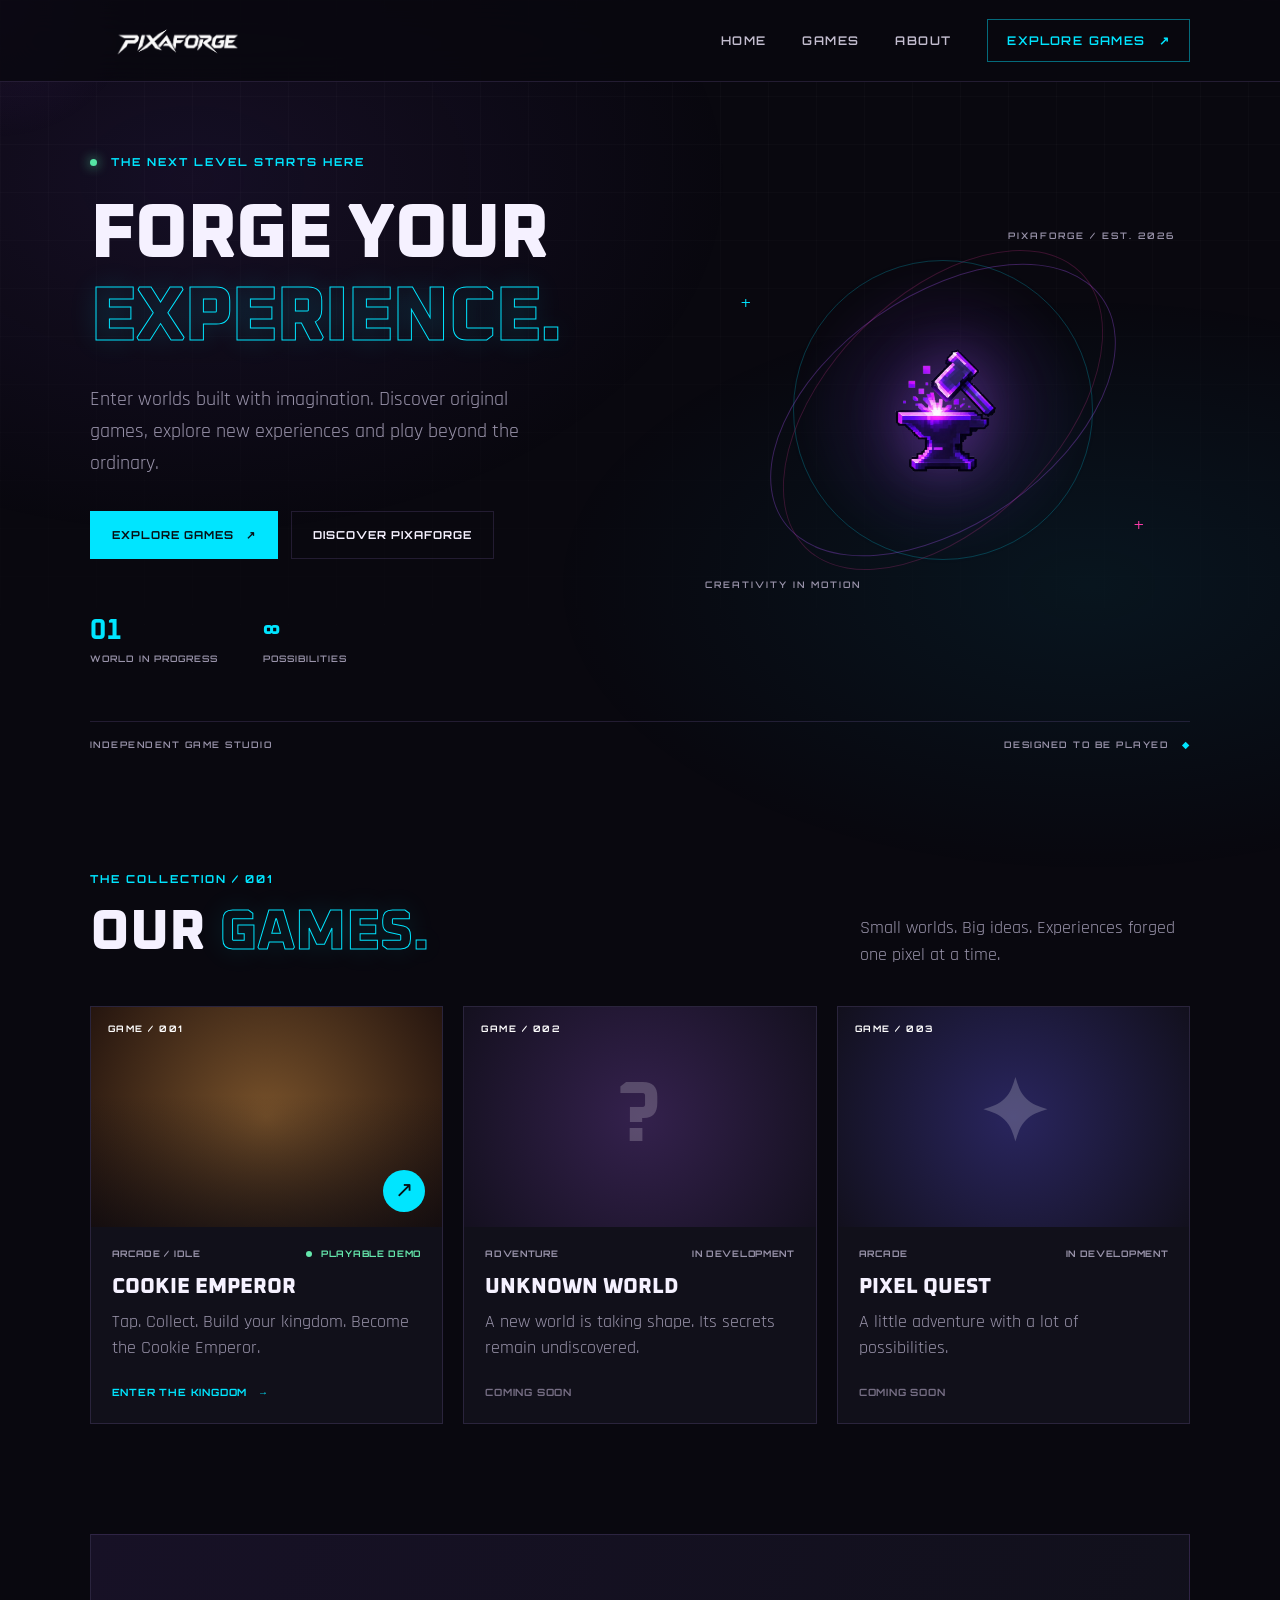
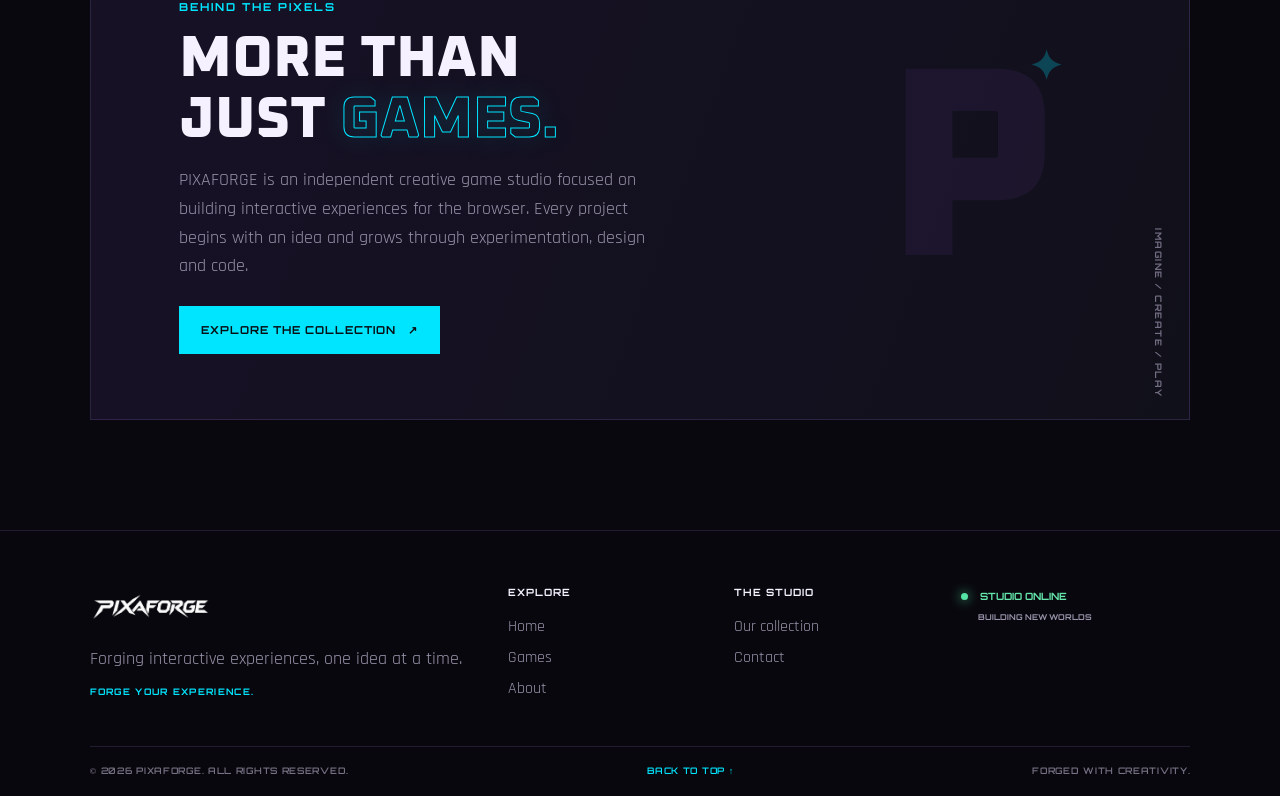
==== index.html @ 7cdd970c "Add files via upload" ====
<!DOCTYPE html>
<html lang="en">
<head>
  <meta charset="UTF-8">
  <meta name="viewport" content="width=device-width, initial-scale=1.0">
  <meta name="theme-color" content="#09080f">
  <meta name="description" content="PIXAFORGE — Forge your experience. Discover original browser games and interactive worlds.">
  <title>PIXAFORGE — Forge Your Experience</title>
  <link rel="icon" href="favicon.png">
  <link rel="preconnect" href="https://fonts.googleapis.com">
  <link rel="preconnect" href="https://fonts.gstatic.com" crossorigin>
  <link href="https://fonts.googleapis.com/css2?family=Orbitron:wght@400;500;600;700;800;900&family=Rajdhani:wght@400;500;600;700&family=Oxanium:wght@400;500;600;700;800&display=swap" rel="stylesheet">
  <link rel="stylesheet" href="style.css">
</head>
<body>
  <div class="background-glow"></div>
  <div class="background-grid"></div>
  <div class="cursor-glow" id="cursorGlow"></div>

  <header class="site-header">
    <a class="brand" href="#home" aria-label="PIXAFORGE home">
      <img src="word.png" alt="PIXAFORGE" onerror="this.style.display='none';this.nextElementSibling.style.display='block'">
      <span class="brand-fallback">PIXAFORGE</span>
    </a>

    <button class="menu-toggle" id="menuToggle" aria-label="Toggle navigation" aria-expanded="false">
      <span></span><span></span><span></span>
    </button>

    <nav class="main-nav" id="mainNav">
      <a href="#home">HOME</a>
      <a href="#games">GAMES</a>
      <a href="#about">ABOUT</a>
      <a class="nav-cta" href="#games">EXPLORE GAMES <span>↗</span></a>
    </nav>
  </header>

  <main>
    <!-- PIXAFORGE HOME -->
    <div id="studioView">
      <section class="hero section-wrap" id="home">
        <div class="hero-copy">
          <div class="eyebrow"><span class="status-dot"></span> THE NEXT LEVEL STARTS HERE</div>
          <h1>FORGE YOUR<br><span>EXPERIENCE.</span></h1>
          <p class="hero-description">
            Enter worlds built with imagination. Discover original games,
            explore new experiences and play beyond the ordinary.
          </p>
          <div class="hero-actions">
            <a class="button button-primary" href="#games">EXPLORE GAMES <span>↗</span></a>
            <a class="button button-ghost" href="#about">DISCOVER PIXAFORGE</a>
          </div>
          <div class="hero-stats">
            <div><strong>01</strong><span>WORLD IN PROGRESS</span></div>
            <div><strong>∞</strong><span>POSSIBILITIES</span></div>
          </div>
        </div>

        <div class="hero-visual">
          <div class="orbit orbit-one"></div>
          <div class="orbit orbit-two"></div>
          <div class="orbit orbit-three"></div>
          <div class="hero-logo">
            <img src="favicon.png" alt="PIXAFORGE emblem" onerror="this.style.display='none';this.nextElementSibling.style.display='grid'">
            <span class="hero-logo-fallback">P</span>
          </div>
          <div class="visual-label label-top">PIXAFORGE / EST. 2026</div>
          <div class="visual-label label-bottom">CREATIVITY IN MOTION</div>
          <div class="visual-cross cross-one">+</div>
          <div class="visual-cross cross-two">+</div>
        </div>

        <div class="hero-bottom">
          <span>INDEPENDENT GAME STUDIO</span>
          <span>DESIGNED TO BE PLAYED <b>◆</b></span>
        </div>
      </section>

      <section class="games-section section-wrap" id="games">
        <div class="section-heading">
          <div>
            <div class="eyebrow">THE COLLECTION / 001</div>
            <h2>OUR <span>GAMES.</span></h2>
          </div>
          <p>Small worlds. Big ideas. Experiences forged one pixel at a time.</p>
        </div>

        <div class="games-grid">
          <article class="game-card featured-card">
            <a class="game-image" href="#cookie-emperor" aria-label="Play Cookie Emperor">
              <img src="game.png" alt="COOKIE EMPEROR game artwork" onerror="this.style.display='none';this.parentElement.classList.add('image-fallback')">
              <span class="image-overlay"></span>
              <span class="game-number">GAME / 001</span>
              <span class="play-icon">↗</span>
            </a>
            <div class="game-info">
              <div class="game-meta"><span>ARCADE / IDLE</span><span class="available"><i></i> PLAYABLE DEMO</span></div>
              <h3>COOKIE EMPEROR</h3>
              <p>Tap. Collect. Build your kingdom. Become the Cookie Emperor.</p>
              <a href="#cookie-emperor" class="text-link">ENTER THE KINGDOM <span>→</span></a>
            </div>
          </article>

          <article class="game-card coming-card">
            <div class="coming-art"><span class="coming-symbol">?</span><span class="game-number">GAME / 002</span></div>
            <div class="game-info">
              <div class="game-meta"><span>ADVENTURE</span><span>IN DEVELOPMENT</span></div>
              <h3>UNKNOWN WORLD</h3>
              <p>A new world is taking shape. Its secrets remain undiscovered.</p>
              <span class="text-link muted-link">COMING SOON</span>
            </div>
          </article>

          <article class="game-card coming-card">
            <div class="coming-art art-purple"><span class="coming-symbol">✦</span><span class="game-number">GAME / 003</span></div>
            <div class="game-info">
              <div class="game-meta"><span>ARCADE</span><span>IN DEVELOPMENT</span></div>
              <h3>PIXEL QUEST</h3>
              <p>A little adventure with a lot of possibilities.</p>
              <span class="text-link muted-link">COMING SOON</span>
            </div>
          </article>
        </div>
      </section>

      <section class="about-section section-wrap" id="about">
        <div class="about-panel">
          <div class="about-decoration">P<span>✦</span></div>
          <div class="about-content">
            <div class="eyebrow">BEHIND THE PIXELS</div>
            <h2>MORE THAN<br>JUST <span>GAMES.</span></h2>
            <p>PIXAFORGE is an independent creative game studio focused on building interactive experiences for the browser. Every project begins with an idea and grows through experimentation, design and code.</p>
            <a class="button button-primary" href="#games">EXPLORE THE COLLECTION <span>↗</span></a>
          </div>
          <div class="about-side">IMAGINE / CREATE / PLAY</div>
        </div>
      </section>
    </div>

    <!-- COOKIE EMPEROR GAME -->
    <section class="game-view" id="cookieEmperor" hidden>
      <div class="game-topbar">
        <a href="#home" class="back-studio">← PIXAFORGE</a>
        <div class="game-brand"><span>✦</span> COOKIE EMPEROR</div>
        <button class="game-settings" id="settingsButton" aria-label="Game information">⚙</button>
      </div>

      <div class="kingdom-header">
        <div>
          <div class="kingdom-kicker">WELCOME TO YOUR KINGDOM</div>
          <h1 id="kingdomTitle">COOKIE KINGDOM</h1>
          <div class="empire-rank" id="rankLabel">APPRENTICE BAKER</div>
        </div>
        <button class="rename-button" id="renameKingdom">✎ RENAME KINGDOM</button>
      </div>

      <div class="game-resourcebar">
        <div class="resource">
          <span class="resource-icon">🍪</span>
          <div><small>TOTAL COOKIES</small><strong id="cookieCount">0</strong></div>
        </div>
        <div class="resource">
          <span class="resource-icon">⚒</span>
          <div><small>PRODUCTION / SEC</small><strong id="cpsCount">0</strong></div>
        </div>
        <div class="resource">
          <span class="resource-icon">👑</span>
          <div><small>EMPIRE LEVEL</small><strong id="empireLevel">1</strong></div>
        </div>
      </div>

      <div class="game-layout">
        <section class="cookie-stage">
          <div class="stage-heading">
            <span>THE ROYAL BAKERY</span>
            <span class="stage-status"><i></i> OPEN</span>
          </div>
          <div class="cookie-scene">
            <div class="cookie-rays"></div>
            <button class="giant-cookie" id="giantCookie" aria-label="Bake a cookie">
              <span class="cookie-face">🍪</span>
            </button>
            <div class="click-hint">CLICK THE COOKIE TO BAKE</div>
            <div class="floating-text" id="floatingText" aria-live="polite"></div>
          </div>
          <div class="click-power">
            <span>BAKING POWER</span>
            <strong>+<b id="clickPower">1</b> COOKIE / CLICK</strong>
          </div>
          <div class="stage-tip">Every great empire begins with a single cookie.</div>
        </section>

        <section class="empire-panel">
          <div class="panel-heading">
            <div><small>YOUR PROGRESS</small><h2>EMPIRE STATUS</h2></div>
            <span class="crown-mark">♛</span>
          </div>
          <div class="level-row"><span>Empire experience</span><strong id="xpText">0 / 100</strong></div>
          <div class="xp-track"><span id="xpBar"></span></div>
          <div class="progress-note">Bake cookies and expand your kingdom to gain experience.</div>

          <div class="panel-divider"></div>
          <div class="panel-heading upgrade-heading">
            <div><small>PERMANENT IMPROVEMENTS</small><h2>UPGRADES</h2></div>
          </div>
          <div class="upgrade-list" id="upgradeList">
            <button class="upgrade-item" id="clickUpgrade">
              <span class="upgrade-icon">👆</span>
              <span class="upgrade-description"><b>Stronger Fingers</b><small>Increase cookies per click</small><em>Cost: <span id="clickUpgradeCost">25</span></em></span>
              <span class="upgrade-buy">BUY</span>
            </button>
            <button class="upgrade-item" id="ovenUpgrade">
              <span class="upgrade-icon">🔥</span>
              <span class="upgrade-description"><b>Royal Oven</b><small>Increase all production</small><em>Cost: <span id="ovenUpgradeCost">100</span></em></span>
              <span class="upgrade-buy">BUY</span>
            </button>
          </div>
        </section>

        <section class="building-panel">
          <div class="panel-heading">
            <div><small>GROW YOUR ECONOMY</small><h2>BUILDINGS</h2></div>
            <span class="building-count" id="buildingCount">0 OWNED</span>
          </div>
          <div class="building-list" id="buildingList">
            <article class="building-item">
              <span class="building-icon">🏠</span>
              <div class="building-details"><b>Tiny Bakery</b><small>Produces 1 cookie/sec</small><strong>Cost: 15 cookies</strong></div>
              <div class="building-buy"><span class="owned">0 owned</span><button data-building="0">BUY</button></div>
            </article>
            <article class="building-item">
              <span class="building-icon">🌾</span>
              <div class="building-details"><b>Cookie Farm</b><small>Produces 5 cookies/sec</small><strong>Cost: 100 cookies</strong></div>
              <div class="building-buy"><span class="owned">0 owned</span><button data-building="1">BUY</button></div>
            </article>
            <article class="building-item">
              <span class="building-icon">🔥</span>
              <div class="building-details"><b>Royal Oven</b><small>Produces 20 cookies/sec</small><strong>Cost: 500 cookies</strong></div>
              <div class="building-buy"><span class="owned">0 owned</span><button data-building="2">BUY</button></div>
            </article>
            <article class="building-item">
              <span class="building-icon">🏭</span>
              <div class="building-details"><b>Cookie Factory</b><small>Produces 75 cookies/sec</small><strong>Cost: 2,500 cookies</strong></div>
              <div class="building-buy"><span class="owned">0 owned</span><button data-building="3">BUY</button></div>
            </article>
          </div>
          <div class="shop-footer">MORE ROYAL BUILDINGS COMING IN FUTURE UPDATES</div>
        </section>
      </div>

      <div class="game-bottom">
        <span>COOKIE EMPEROR <b>•</b> PIXAFORGE ORIGINAL</span>
        <span>BUILD YOUR EMPIRE, ONE COOKIE AT A TIME.</span>
      </div>
    </section>
  </main>

  <footer class="site-footer" id="siteFooter">
    <div class="footer-main">
      <div class="footer-brand">
        <img src="word.png" alt="PIXAFORGE" onerror="this.style.display='none'">
        <p>Forging interactive experiences, one idea at a time.</p>
        <span>FORGE YOUR EXPERIENCE.</span>
      </div>
      <div class="footer-column"><h4>EXPLORE</h4><a href="#home">Home</a><a href="#games">Games</a><a href="#about">About</a></div>
      <div class="footer-column"><h4>THE STUDIO</h4><a href="#games">Our collection</a><a href="mailto:hello@pixaforge.com">Contact</a></div>
      <div class="footer-status"><i></i> STUDIO ONLINE<br><small>BUILDING NEW WORLDS</small></div>
    </div>
    <div class="footer-bottom"><span>© 2026 PIXAFORGE. ALL RIGHTS RESERVED.</span><a href="#home">BACK TO TOP ↑</a><span>FORGED WITH CREATIVITY.</span></div>
  </footer>

  <div class="modal-backdrop" id="gameModal" hidden>
    <div class="game-modal">
      <button class="modal-close" id="closeModal" aria-label="Close">×</button>
      <div class="eyebrow">KINGDOM SETTINGS</div>
      <h2>YOUR EMPIRE</h2>
      <p>This is the playable front-end prototype. Account registration, cloud saves, online leaderboards and server-verified offline earnings require the Supabase backend integration.</p>
      <button class="button button-primary" id="modalOkay">UNDERSTOOD</button>
    </div>
  </div>

  <script src="script.js"></script>
</body>
</html>
---- style.css ----
/* =========================================
   PIXAFORGE — STUDIO DESIGN
========================================= */

:root {
  --bg: #09080f;
  --surface: #11101a;
  --surface-light: #171326;
  --text: #f5f1ff;
  --muted: #9993aa;
  --purple: #a855f7;
  --cyan: #00e5ff;
  --pink: #ff3cac;
  --blue: #6366ff;
  --border: rgba(190,150,255,.15);
  --game-bg: #24140f;
  --game-panel: #38251b;
  --game-panel-light: #493020;
  --game-text: #f5e1b8;
  --game-muted: #c4a984;
  --gold: #f5c451;
  --caramel: #c9853b;
}

* { box-sizing: border-box; margin: 0; padding: 0; }
html { scroll-behavior: smooth; scroll-padding-top: 90px; }
body {
  background: var(--bg);
  color: var(--text);
  font-family: "Rajdhani", sans-serif;
  font-size: 18px;
  overflow-x: hidden;
}
a { color: inherit; text-decoration: none; }
button { font: inherit; }
button, a { -webkit-tap-highlight-color: transparent; }

.background-glow {
  position: fixed; inset: 0; pointer-events: none; z-index: -2;
  background:
    radial-gradient(ellipse at 15% 20%, rgba(99,55,170,.14), transparent 35%),
    radial-gradient(ellipse at 85% 65%, rgba(0,180,220,.08), transparent 35%);
}
.background-grid {
  position: fixed; inset: 0; z-index: -1; pointer-events: none;
  background-image: linear-gradient(rgba(255,255,255,.025) 1px, transparent 1px),
                    linear-gradient(90deg, rgba(255,255,255,.025) 1px, transparent 1px);
  background-size: 48px 48px;
  mask-image: linear-gradient(to bottom, black, transparent 90%);
}
.cursor-glow {
  position: fixed; width: 280px; height: 280px; border-radius: 50%;
  pointer-events: none; z-index: 0; opacity: .10;
  background: radial-gradient(circle, var(--purple), transparent 70%);
  transform: translate(-50%,-50%);
}
.site-header {
  height: 82px; padding: 0 7%;
  display: flex; align-items: center; justify-content: space-between;
  position: sticky; top: 0; z-index: 20;
  background: rgba(9,8,15,.83); backdrop-filter: blur(18px);
  border-bottom: 1px solid var(--border);
}
.brand { display: flex; align-items: center; min-width: 160px; }
.brand img { width: 175px; max-height: 42px; object-fit: contain; }
.brand-fallback { display: none; font: 800 21px "Orbitron"; letter-spacing: 2px; }
.main-nav { display: flex; align-items: center; gap: 36px; }
.main-nav a { font: 600 12px "Orbitron"; letter-spacing: 1.4px; color: #c3bdcf; transition: .25s; }
.main-nav a:hover { color: var(--cyan); }
.main-nav .nav-cta {
  padding: 13px 19px; border: 1px solid rgba(0,229,255,.45);
  color: var(--cyan); transition: .25s;
}
.nav-cta:hover { background: rgba(0,229,255,.1); box-shadow: 0 0 22px #00e5ff22; }
.nav-cta span { margin-left: 8px; }
.menu-toggle { display: none; background: none; border: 0; cursor: pointer; }
.menu-toggle span { display: block; width: 25px; height: 2px; background: white; margin: 5px; }

.section-wrap { width: min(1180px, 86%); margin: auto; }
.hero { min-height: 690px; position: relative; display: grid; grid-template-columns: 1.1fr .9fr; align-items: center; padding-top: 55px; padding-bottom: 90px; }
.hero-copy { position: relative; z-index: 2; }
.eyebrow { font: 700 11px "Orbitron"; letter-spacing: 2px; color: var(--cyan); }
.status-dot, .stage-status i, .footer-status i {
  display: inline-block; width: 7px; height: 7px; background: #56e5a5;
  border-radius: 50%; margin-right: 9px; box-shadow: 0 0 12px #56e5a5;
}
.hero h1 {
  margin-top: 25px; font: 800 clamp(43px,6vw,78px)/1.08 "Oxanium";
  letter-spacing: -2px;
}
.hero h1 span, .section-heading h2 span, .about-content h2 span {
  color: transparent; -webkit-text-stroke: 1px var(--cyan);
  text-shadow: 0 0 28px rgba(0,229,255,.12);
}
.hero-description { color: var(--muted); max-width: 480px; margin-top: 23px; line-height: 1.6; font-size: 20px; }
.hero-actions { display: flex; flex-wrap: wrap; gap: 13px; margin-top: 32px; }
.button {
  display: inline-flex; align-items: center; justify-content: center; gap: 12px;
  min-height: 48px; padding: 0 21px; font: 700 11px "Orbitron";
  letter-spacing: 1px; border: 1px solid transparent; cursor: pointer; transition: .25s;
}
.button-primary { background: var(--cyan); color: #071014; }
.button-primary:hover { background: white; box-shadow: 0 0 30px #00e5ff55; transform: translateY(-2px); }
.button-ghost { border-color: var(--border); color: var(--text); }
.button-ghost:hover { border-color: var(--purple); color: var(--purple); }
.hero-stats { display: flex; gap: 45px; margin-top: 55px; }
.hero-stats div { display: flex; flex-direction: column; gap: 4px; }
.hero-stats strong { font: 700 28px "Oxanium"; color: var(--cyan); }
.hero-stats span { color: var(--muted); font: 600 9px "Orbitron"; letter-spacing: 1px; }

.hero-visual { min-height: 440px; position: relative; display: grid; place-items: center; }
.hero-visual::before {
  content: ""; position: absolute; width: 290px; height: 290px; border-radius: 50%;
  background: radial-gradient(circle, rgba(125,54,220,.22), transparent 70%);
  filter: blur(12px);
}
.orbit { position: absolute; border: 1px solid rgba(0,229,255,.22); border-radius: 50%; }
.orbit-one { width: 300px; height: 300px; animation: spin 22s linear infinite; }
.orbit-two { width: 390px; height: 230px; transform: rotate(-35deg); border-color: rgba(168,85,247,.32); animation: spin 28s linear infinite reverse; }
.orbit-three { width: 230px; height: 390px; transform: rotate(45deg); border-color: rgba(255,60,172,.2); }
.hero-logo { width: 150px; height: 150px; display: grid; place-items: center; z-index: 1; }
.hero-logo img { width: 100%; height: 100%; object-fit: contain; filter: drop-shadow(0 0 28px #a855f766); }
.hero-logo-fallback { display: none; width: 110px; height: 110px; place-items: center; border: 2px solid var(--cyan); font: 800 75px "Oxanium"; color: var(--cyan); }
.visual-label { position: absolute; color: var(--muted); font: 600 9px "Orbitron"; letter-spacing: 2px; }
.label-top { top: 40px; right: 15px; }
.label-bottom { bottom: 40px; left: 10px; }
.visual-cross { position: absolute; color: var(--cyan); font-size: 22px; }
.cross-one { top: 100px; left: 45px; }
.cross-two { bottom: 90px; right: 45px; color: var(--pink); }
.hero-bottom {
  position: absolute; bottom: 22px; left: 0; right: 0;
  border-top: 1px solid var(--border); padding-top: 17px;
  display: flex; justify-content: space-between; color: var(--muted);
  font: 600 9px "Orbitron"; letter-spacing: 1.5px;
}
.hero-bottom b { color: var(--cyan); margin-left: 8px; }
@keyframes spin { to { transform: rotate(360deg); } }

.games-section { padding-top: 100px; padding-bottom: 110px; }
.section-heading { display: flex; align-items: end; justify-content: space-between; gap: 30px; margin-bottom: 38px; }
.section-heading h2 { font: 800 clamp(36px,5vw,56px) "Oxanium"; margin-top: 12px; }
.section-heading p { max-width: 330px; color: var(--muted); line-height: 1.5; }
.games-grid { display: grid; grid-template-columns: repeat(3,1fr); gap: 20px; }
.game-card { background: var(--surface); border: 1px solid var(--border); min-width: 0; transition: .3s; }
.game-card:hover { transform: translateY(-5px); border-color: rgba(0,229,255,.35); }
.game-image, .coming-art { height: 220px; position: relative; display: block; overflow: hidden; background: #171326; }
.game-image img { width: 100%; height: 100%; object-fit: cover; transition: .5s; }
.game-card:hover .game-image img { transform: scale(1.04); }
.image-overlay { position: absolute; inset: 0; background: linear-gradient(0deg,rgba(9,8,15,.6),transparent 60%); }
.game-number { position: absolute; top: 16px; left: 17px; color: white; font: 700 9px "Orbitron"; letter-spacing: 1.5px; }
.play-icon { position: absolute; right: 17px; bottom: 15px; width: 42px; height: 42px; display: grid; place-items: center; border-radius: 50%; background: var(--cyan); color: #071014; font-size: 22px; }
.image-fallback { background: radial-gradient(circle at center,#77512a,#25150f); }
.coming-art { display: grid; place-items: center; background: radial-gradient(circle,#34214d,#14101f); }
.art-purple { background: radial-gradient(circle,#29255e,#12101d); }
.coming-symbol { font: 700 85px "Oxanium"; color: rgba(255,255,255,.2); }
.game-info { padding: 21px; }
.game-meta { display: flex; justify-content: space-between; gap: 8px; color: var(--muted); font: 700 9px "Orbitron"; letter-spacing: .7px; }
.available { color: #65e7ac; }
.available i { display: inline-block; width: 6px; height: 6px; background: #65e7ac; border-radius: 50%; margin-right: 5px; }
.game-info h3 { font: 800 21px "Oxanium"; margin-top: 15px; }
.game-info p { min-height: 48px; color: var(--muted); line-height: 1.45; margin: 9px 0 18px; }
.text-link { color: var(--cyan); font: 700 10px "Orbitron"; letter-spacing: .8px; }
.text-link span { margin-left: 7px; }
.muted-link { color: #756d83; }

.about-section { padding-bottom: 110px; }
.about-panel {
  min-height: 390px; position: relative; overflow: hidden;
  border: 1px solid var(--border); background: linear-gradient(110deg,#171126,#10101a);
  padding: 65px 8%; display: flex; align-items: center;
}
.about-decoration {
  position: absolute; right: 12%; top: 50%; transform: translateY(-50%);
  font: 900 270px "Oxanium"; color: rgba(168,85,247,.07);
}
.about-decoration span { position: absolute; font-size: 40px; color: rgba(0,229,255,.25); top: 35px; right: -5px; }
.about-content { max-width: 530px; position: relative; z-index: 1; }
.about-content h2 { font: 800 clamp(38px,5vw,58px)/1.05 "Oxanium"; margin: 15px 0; }
.about-content p { max-width: 490px; color: var(--muted); line-height: 1.6; margin-bottom: 25px; }
.about-side { position: absolute; right: 25px; bottom: 22px; color: #746d83; font: 700 9px "Orbitron"; letter-spacing: 1.5px; writing-mode: vertical-rl; }

.site-footer { border-top: 1px solid var(--border); background: #08070d; padding: 55px 7% 20px; }
.footer-main { display: grid; grid-template-columns: 2fr 1fr 1fr 1.2fr; gap: 35px; padding-bottom: 45px; }
.footer-brand img { max-width: 175px; max-height: 40px; object-fit: contain; }
.footer-brand p { color: var(--muted); margin: 15px 0 8px; }
.footer-brand span { color: var(--cyan); font: 700 9px "Orbitron"; letter-spacing: 1.3px; }
.footer-column { display: flex; flex-direction: column; gap: 10px; }
.footer-column h4 { font: 700 10px "Orbitron"; letter-spacing: 1px; margin-bottom: 8px; }
.footer-column a { color: var(--muted); font-size: 16px; }
.footer-column a:hover { color: var(--cyan); }
.footer-status { color: #65e7ac; font: 700 10px "Orbitron"; line-height: 2; }
.footer-status small { color: var(--muted); margin-left: 17px; font-size: 8px; }
.footer-bottom { display: flex; justify-content: space-between; gap: 15px; border-top: 1px solid var(--border); padding-top: 18px; color: #777184; font: 600 9px "Orbitron"; letter-spacing: .7px; }
.footer-bottom a { color: var(--cyan); }

/* =========================================
   COOKIE EMPEROR — ROYAL BAKERY DESIGN
========================================= */

.game-view {
  width: min(1450px, 94%); margin: auto; padding: 25px 0 45px;
  color: var(--game-text); font-family: "Rajdhani", sans-serif;
}
.game-view[hidden], #studioView[hidden], .site-footer[hidden] { display: none !important; }
.game-topbar {
  display: flex; align-items: center; justify-content: space-between;
  border-bottom: 1px solid rgba(245,196,81,.2); padding: 0 0 18px;
}
.back-studio, .game-settings {
  color: var(--game-muted); font: 700 11px "Orbitron"; letter-spacing: 1px;
}
.back-studio:hover { color: var(--gold); }
.game-brand { font: 800 17px "Oxanium"; letter-spacing: 1px; color: var(--gold); }
.game-brand span { color: var(--caramel); }
.game-settings { background: none; border: 0; cursor: pointer; font-size: 20px; }
.kingdom-header { display: flex; justify-content: space-between; align-items: center; padding: 28px 0 22px; gap: 15px; }
.kingdom-kicker { color: var(--caramel); font: 700 9px "Orbitron"; letter-spacing: 2px; }
.kingdom-header h1 { font: 800 clamp(25px,4vw,38px) "Oxanium"; color: var(--game-text); margin: 5px 0; }
.empire-rank { font: 700 10px "Orbitron"; letter-spacing: 1.3px; color: var(--gold); }
.rename-button {
  border: 1px solid rgba(245,196,81,.35); color: var(--gold);
  background: transparent; padding: 11px 14px; cursor: pointer;
  font: 700 9px "Orbitron"; letter-spacing: .8px;
}
.rename-button:hover { background: rgba(245,196,81,.1); }
.game-resourcebar {
  display: grid; grid-template-columns: repeat(3,1fr); gap: 12px;
  padding: 15px; background: #1c100c; border: 1px solid rgba(245,196,81,.2);
}
.resource { display: flex; align-items: center; gap: 13px; padding: 3px 12px; border-right: 1px solid rgba(245,196,81,.15); }
.resource:last-child { border: 0; }
.resource-icon { font-size: 25px; }
.resource div { display: flex; flex-direction: column; }
.resource small { color: var(--game-muted); font: 700 8px "Orbitron"; letter-spacing: 1px; }
.resource strong { color: var(--gold); font: 800 22px "Oxanium"; }
.game-layout { display: grid; grid-template-columns: 1.05fr .95fr 1.15fr; gap: 14px; margin-top: 15px; align-items: stretch; }
.cookie-stage, .empire-panel, .building-panel {
  background: var(--game-panel); border: 1px solid rgba(245,196,81,.17); padding: 18px;
  min-width: 0;
}
.stage-heading { display: flex; justify-content: space-between; color: var(--game-muted); font: 700 9px "Orbitron"; letter-spacing: 1px; }
.stage-status { color: #8cce88; }
.stage-status i { width: 6px; height: 6px; margin-right: 4px; }
.cookie-scene {
  min-height: 335px; position: relative; display: flex; flex-direction: column;
  align-items: center; justify-content: center; overflow: hidden;
  background: radial-gradient(ellipse at center,#67452a 0%,#42291d 42%,#302018 75%);
  margin: 17px 0 12px; border: 1px solid rgba(245,196,81,.14);
}
.cookie-rays { position: absolute; width: 270px; height: 270px; border: 1px dashed rgba(245,196,81,.22); border-radius: 50%; }
.giant-cookie {
  position: relative; z-index: 1; width: 190px; height: 190px; border-radius: 50%;
  border: 9px solid #9c5b2c; background: radial-gradient(circle at 35% 30%,#d99b50,#a95e2b 70%);
  box-shadow: inset -12px -13px 0 rgba(82,39,17,.25), 0 12px 0 #6e3d21, 0 18px 35px #140b08aa;
  cursor: pointer; transition: transform .08s; display: grid; place-items: center;
}
.giant-cookie:hover { filter: brightness(1.08); }
.giant-cookie:active { transform: scale(.94) translateY(5px); box-shadow: inset -12px -13px 0 rgba(82,39,17,.25), 0 5px 0 #6e3d21, 0 10px 20px #140b08aa; }
.cookie-face { font-size: 100px; filter: drop-shadow(0 4px 2px #542b19); }
.click-hint { color: #e7c99d; font: 700 9px "Orbitron"; letter-spacing: 1.4px; margin-top: 27px; }
.floating-text { position: absolute; top: 20%; color: #ffe18a; font: 800 23px "Oxanium"; pointer-events: none; }
.floating-text.pop { animation: floatUp .7s ease-out forwards; }
@keyframes floatUp { from { opacity: 1; transform: translateY(0); } to { opacity: 0; transform: translateY(-65px); } }
.click-power { display: flex; justify-content: space-between; gap: 8px; font: 700 9px "Orbitron"; color: var(--game-muted); }
.click-power strong { color: var(--gold); }
.stage-tip { text-align: center; color: var(--game-muted); font-size: 14px; margin-top: 15px; font-style: italic; }

.panel-heading { display: flex; align-items: center; justify-content: space-between; padding-bottom: 17px; border-bottom: 1px solid rgba(245,196,81,.15); }
.panel-heading small { color: var(--caramel); font: 700 8px "Orbitron"; letter-spacing: 1px; }
.panel-heading h2 { font: 800 18px "Oxanium"; margin-top: 4px; }
.crown-mark { color: var(--gold); font-size: 29px; }
.level-row { display: flex; justify-content: space-between; color: var(--game-muted); font-size: 14px; margin: 20px 0 8px; }
.level-row strong { color: var(--gold); }
.xp-track { height: 9px; background: #24150e; border: 1px solid rgba(245,196,81,.15); overflow: hidden; }
.xp-track span { display: block; width: 0; height: 100%; background: linear-gradient(90deg,#b76b30,#f5c451); transition: width .25s; }
.progress-note { color: var(--game-muted); font-size: 13px; margin-top: 9px; line-height: 1.4; }
.panel-divider { height: 1px; background: rgba(245,196,81,.15); margin: 22px 0 17px; }
.upgrade-heading { border: 0; padding-bottom: 8px; }
.upgrade-list { display: grid; gap: 9px; }
.upgrade-item {
  width: 100%; display: flex; align-items: center; gap: 10px; text-align: left;
  padding: 11px 9px; border: 1px solid rgba(245,196,81,.16);
  background: #2b1c14; color: var(--game-text); cursor: pointer;
}
.upgrade-item:hover:not(:disabled) { border-color: var(--gold); background: #3a2618; }
.upgrade-item:disabled { opacity: .45; cursor: not-allowed; }
.upgrade-icon { font-size: 24px; }
.upgrade-description { flex: 1; display: flex; flex-direction: column; min-width: 0; }
.upgrade-description b { font-size: 15px; }
.upgrade-description small { color: var(--game-muted); font-size: 12px; }
.upgrade-description em { color: var(--gold); font-style: normal; font-size: 12px; }
.upgrade-buy { color: var(--gold); font: 700 9px "Orbitron"; }

.building-count { color: var(--gold); font: 700 9px "Orbitron"; }
.building-list { display: grid; gap: 9px; padding-top: 12px; }
.building-item {
  display: flex; align-items: center; gap: 10px; padding: 11px 9px;
  background: #2b1c14; border: 1px solid rgba(245,196,81,.13);
}
.building-icon { width: 39px; height: 39px; flex-shrink: 0; display: grid; place-items: center; background: #432c1d; font-size: 23px; }
.building-details { display: flex; flex-direction: column; flex: 1; min-width: 0; }
.building-details b { font-size: 15px; }
.building-details small { color: var(--game-muted); font-size: 12px; }
.building-details strong { color: var(--gold); font-size: 12px; }
.building-buy { display: flex; flex-direction: column; align-items: flex-end; gap: 5px; }
.building-buy .owned { color: var(--game-muted); font-size: 11px; }
.building-buy button {
  background: var(--gold); color: #2c1a0e; border: 0; padding: 6px 12px;
  font: 800 9px "Orbitron"; cursor: pointer;
}
.building-buy button:disabled { background: #6d5a43; color: #b7a78d; cursor: not-allowed; }
.shop-footer { color: var(--game-muted); font: 700 8px "Orbitron"; text-align: center; margin-top: 17px; letter-spacing: .7px; }
.game-bottom { display: flex; justify-content: space-between; gap: 12px; padding-top: 20px; color: var(--game-muted); font: 700 8px "Orbitron"; letter-spacing: 1px; }
.game-bottom b { color: var(--gold); margin: 0 5px; }

/* MODAL */
.modal-backdrop {
  position: fixed; inset: 0; z-index: 100; background: rgba(0,0,0,.75);
  display: grid; place-items: center; padding: 20px;
}
.modal-backdrop[hidden] { display: none; }
.game-modal {
  width: min(430px,100%); position: relative; background: #302016;
  border: 1px solid rgba(245,196,81,.4); padding: 35px; color: var(--game-text);
}
.game-modal h2 { font: 800 26px "Oxanium"; margin: 10px 0; }
.game-modal p { color: var(--game-muted); line-height: 1.5; margin-bottom: 23px; }
.modal-close { position: absolute; top: 10px; right: 14px; border: 0; background: none; color: var(--game-text); font-size: 28px; cursor: pointer; }

/* RESPONSIVE */
@media (max-width: 1000px) {
  .hero { min-height: 620px; }
  .hero-visual { transform: scale(.85); }
  .games-grid { grid-template-columns: repeat(2,1fr); }
  .game-layout { grid-template-columns: 1fr 1fr; }
  .cookie-stage { grid-row: span 2; }
  .building-panel { grid-column: 2; }
  .footer-main { grid-template-columns: 1.5fr 1fr 1fr; }
  .footer-status { grid-column: 1 / -1; }
}
@media (max-width: 700px) {
  .site-header { height: 70px; padding: 0 6%; }
  .brand img { width: 145px; }
  .menu-toggle { display: block; z-index: 3; }
  .main-nav {
    display: none; position: absolute; top: 69px; left: 0; right: 0;
    padding: 25px 7%; background: #0e0c16; border-bottom: 1px solid var(--border);
    flex-direction: column; align-items: stretch; gap: 22px;
  }
  .main-nav.open { display: flex; }
  .main-nav .nav-cta { text-align: center; }
  .section-wrap { width: 88%; }
  .hero { display: flex; flex-direction: column; align-items: flex-start; padding-top: 75px; min-height: auto; padding-bottom: 105px; }
  .hero h1 { font-size: clamp(43px,12vw,65px); }
  .hero-description { font-size: 18px; }
  .hero-visual { width: 100%; min-height: 310px; transform: scale(.78); margin: -5px 0 -20px; }
  .orbit-one { width: 260px; height: 260px; }
  .orbit-two { width: 330px; height: 200px; }
  .orbit-three { width: 200px; height: 330px; }
  .hero-bottom { font-size: 7px; }
  .section-heading { display: block; }
  .section-heading p { margin-top: 13px; }
  .games-grid { grid-template-columns: 1fr; }
  .game-image, .coming-art { height: 205px; }
  .about-panel { padding: 45px 8%; }
  .about-decoration { right: -5%; font-size: 190px; }
  .about-side { display: none; }
  .footer-main { grid-template-columns: 1fr 1fr; }
  .footer-brand { grid-column: 1 / -1; }
  .footer-bottom { flex-direction: column; line-height: 1.8; }

  .game-view { width: 92%; padding-top: 17px; }
  .game-brand { font-size: 12px; }
  .back-studio { font-size: 9px; }
  .kingdom-header { align-items: flex-start; flex-direction: column; }
  .rename-button { align-self: flex-start; }
  .game-resourcebar { padding: 10px 4px; gap: 0; }
  .resource { padding: 3px 7px; gap: 6px; }
  .resource-icon { font-size: 19px; }
  .resource small { font-size: 6px; letter-spacing: .3px; }
  .resource strong { font-size: 17px; }
  .game-layout { display: flex; flex-direction: column; }
  .cookie-stage { order: 1; }
  .empire-panel { order: 2; }
  .building-panel { order: 3; }
  .cookie-scene { min-height: 300px; }
  .giant-cookie { width: 165px; height: 165px; }
  .cookie-face { font-size: 85px; }
  .game-bottom { flex-direction: column; line-height: 1.7; }
}
@media (max-width: 380px) {
  .hero-actions { flex-direction: column; align-items: stretch; }
  .hero-stats { gap: 25px; }
  .resource { flex-direction: column; align-items: flex-start; }
  .resource-icon { display: none; }
  .building-item { gap: 7px; padding: 9px 6px; }
  .building-icon { width: 32px; height: 32px; font-size: 19px; }
  .building-details b { font-size: 13px; }
}
@media (hover: none) { .cursor-glow { display: none; } }
@media (prefers-reduced-motion: reduce) {
  *, *::before, *::after { scroll-behavior: auto !important; animation-duration: .01ms !important; transition-duration: .01ms !important; }
}
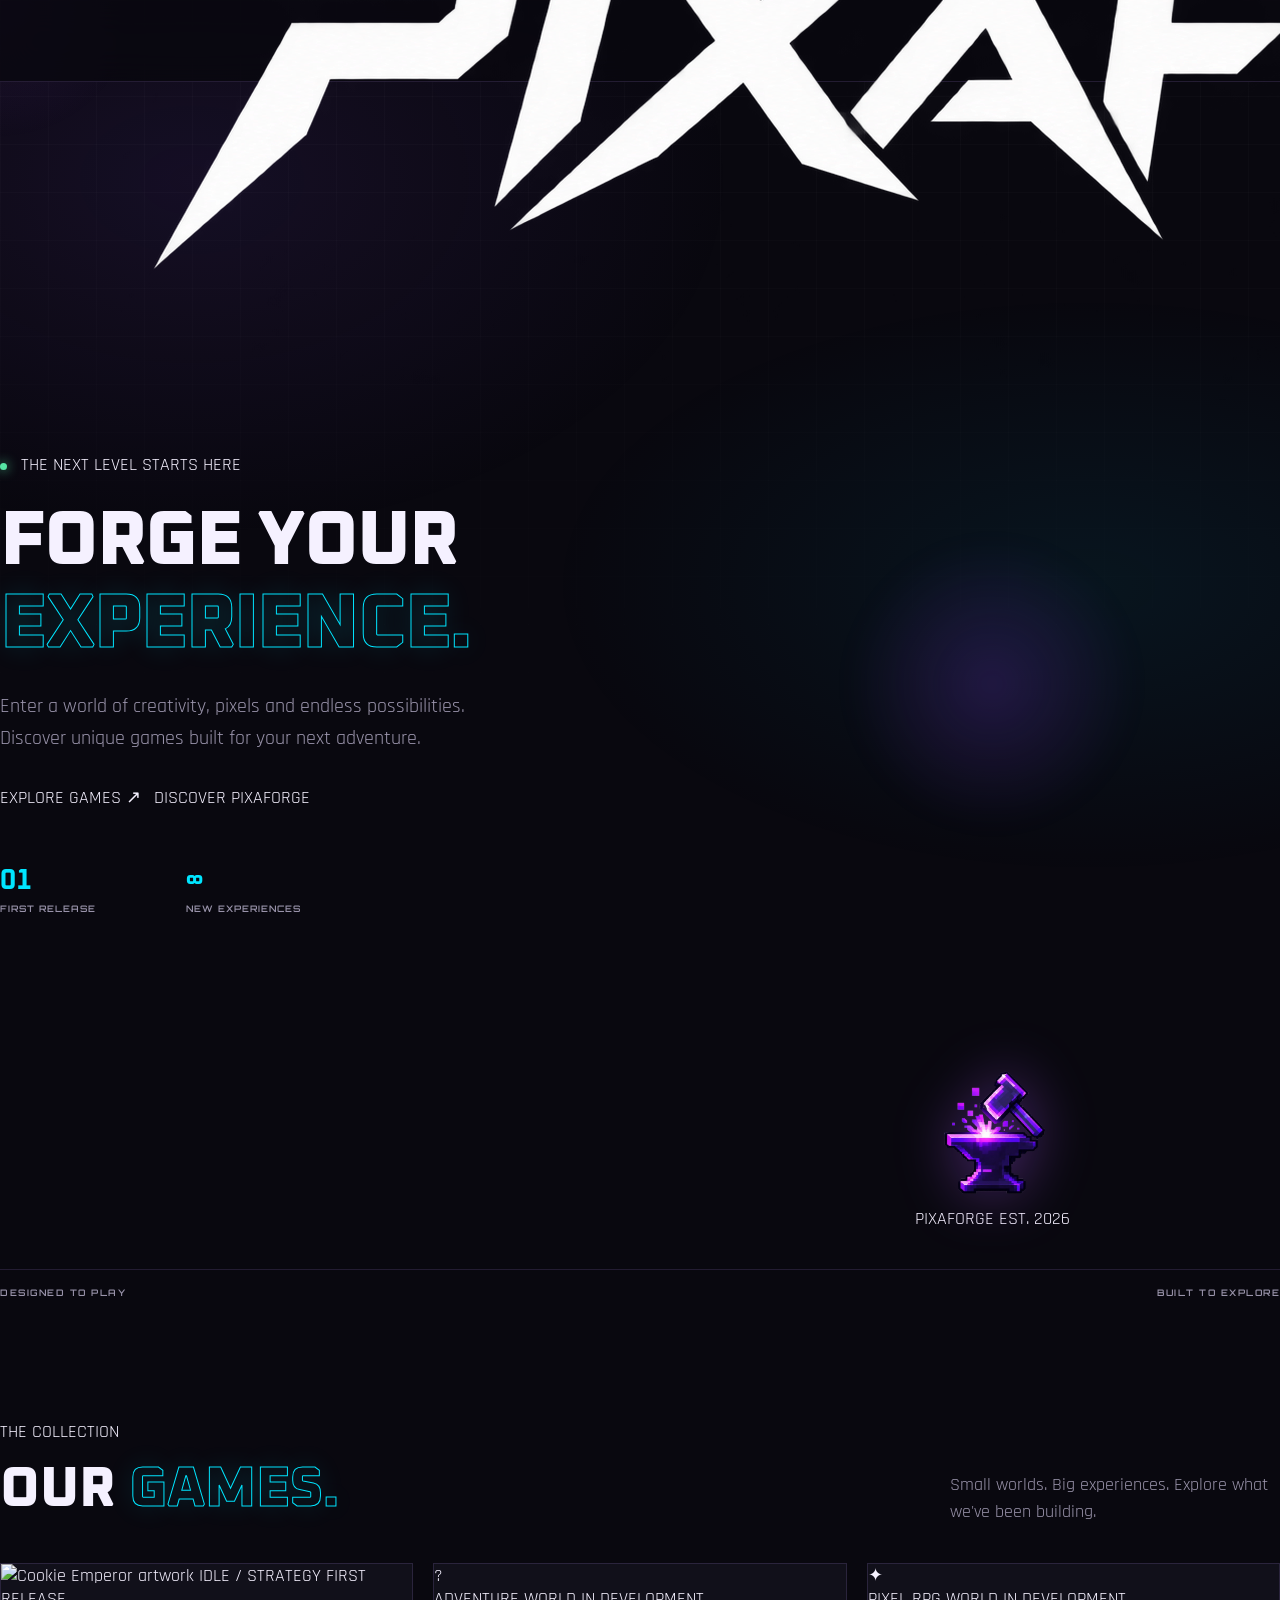
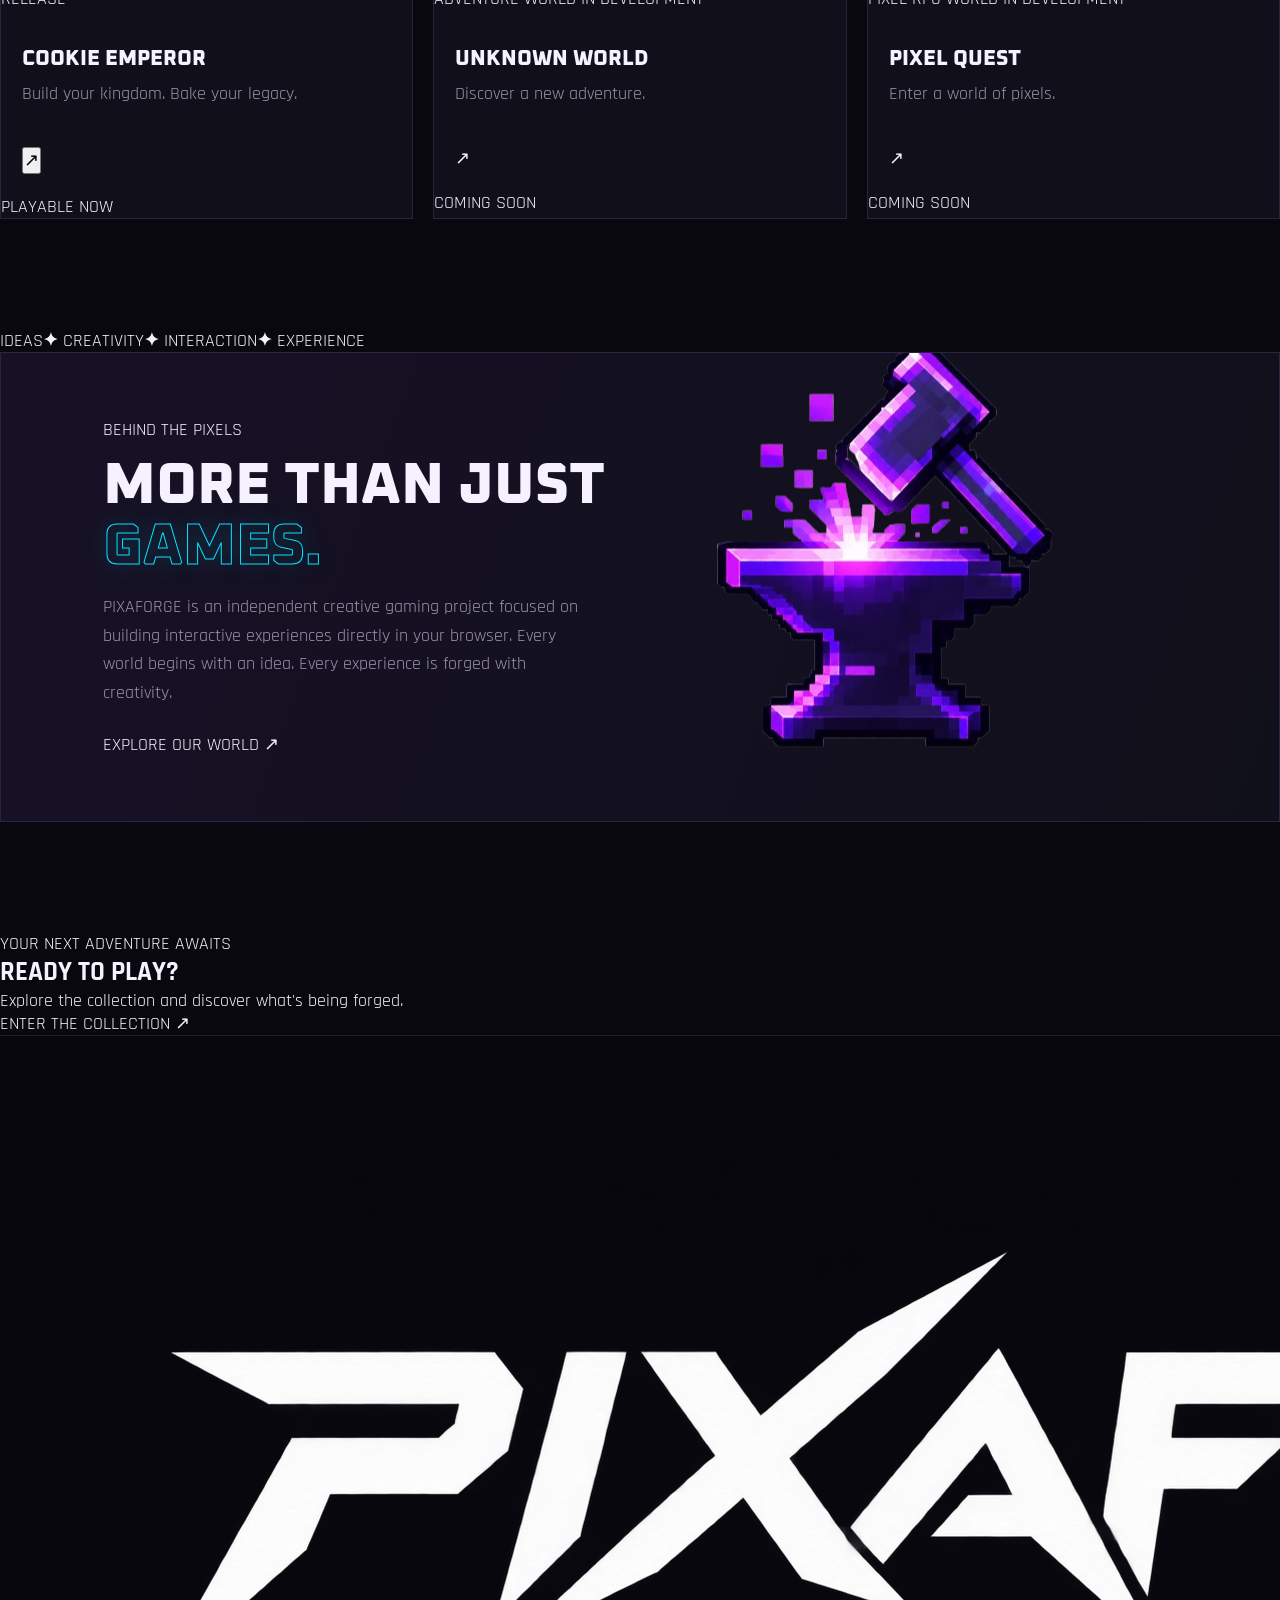
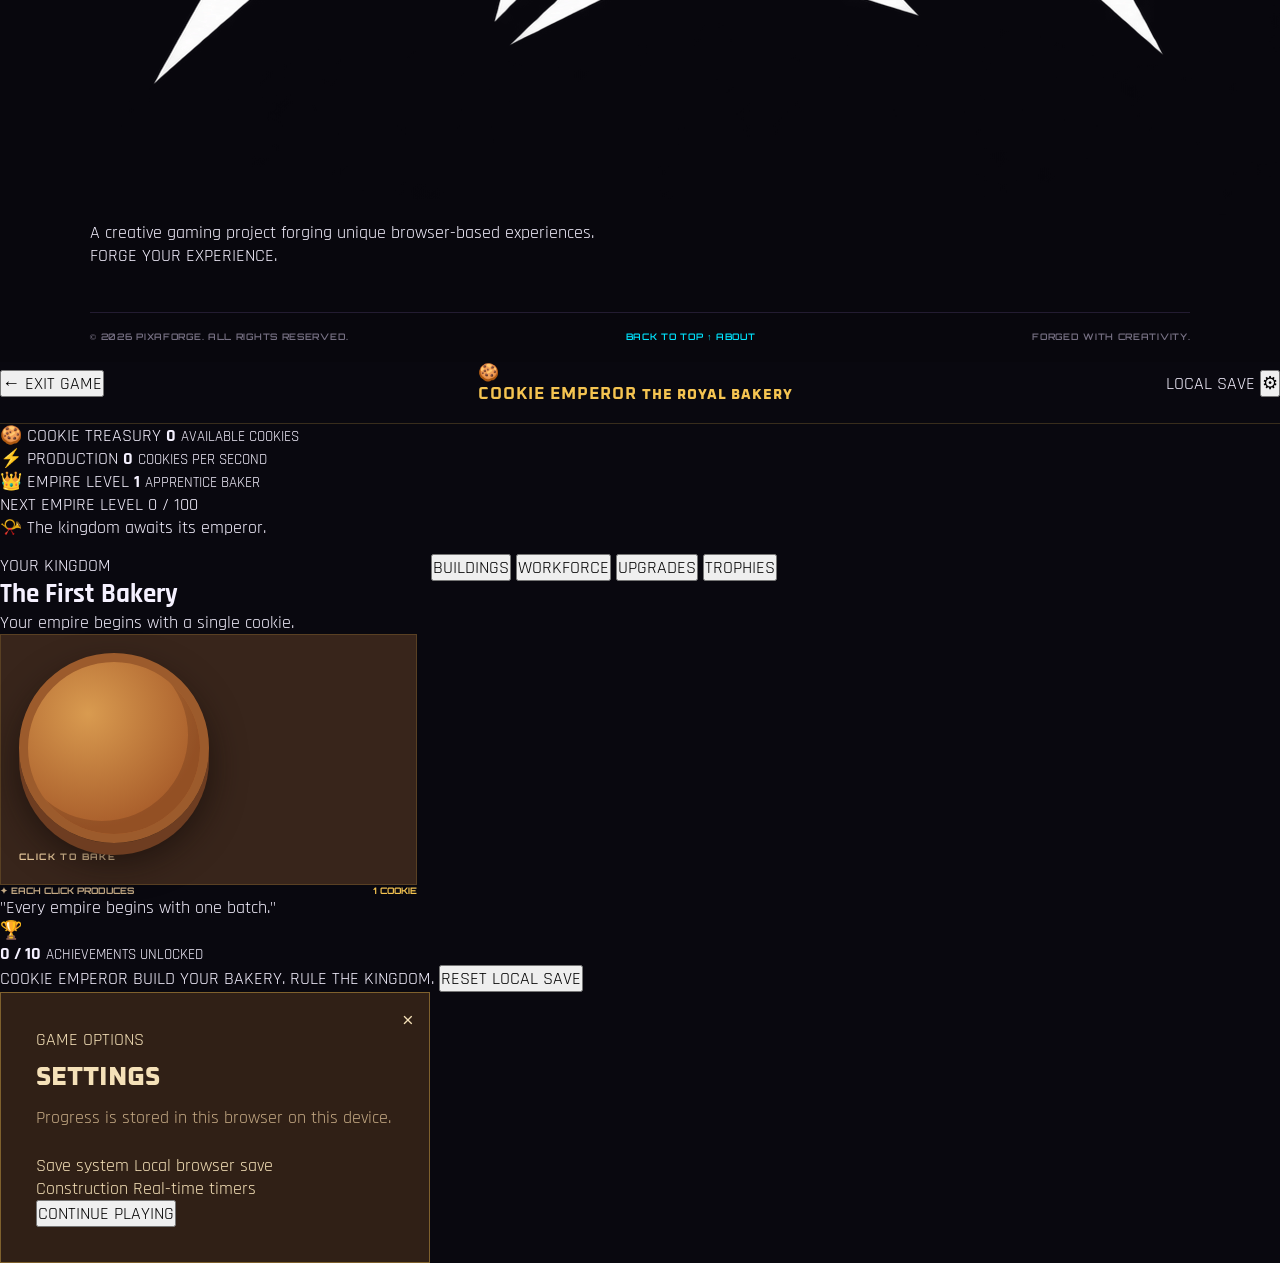
==== commit 3988a145: "Refactor index.html for improved structure and content Updated the structure and content of the inde" ====
--- a/index.html
+++ b/index.html
@@ -1,284 +1,407 @@
 <!DOCTYPE html>
 <html lang="en">
 <head>
-  <meta charset="UTF-8">
-  <meta name="viewport" content="width=device-width, initial-scale=1.0">
-  <meta name="theme-color" content="#09080f">
-  <meta name="description" content="PIXAFORGE — Forge your experience. Discover original browser games and interactive worlds.">
-  <title>PIXAFORGE — Forge Your Experience</title>
-  <link rel="icon" href="favicon.png">
-  <link rel="preconnect" href="https://fonts.googleapis.com">
-  <link rel="preconnect" href="https://fonts.gstatic.com" crossorigin>
-  <link href="https://fonts.googleapis.com/css2?family=Orbitron:wght@400;500;600;700;800;900&family=Rajdhani:wght@400;500;600;700&family=Oxanium:wght@400;500;600;700;800&display=swap" rel="stylesheet">
-  <link rel="stylesheet" href="style.css">
+    <meta charset="UTF-8">
+    <meta name="viewport" content="width=device-width, initial-scale=1.0">
+    <meta name="description" content="Discover unique browser games forged by PIXAFORGE.">
+    <meta name="theme-color" content="#09080f">
+    <title>PIXAFORGE — Forge Your Experience</title>
+
+    <link rel="icon" type="image/png" href="favicon.png">
+    <link rel="preconnect" href="https://fonts.googleapis.com">
+    <link rel="preconnect" href="https://fonts.gstatic.com" crossorigin>
+    <link href="https://fonts.googleapis.com/css2?family=Orbitron:wght@400;500;600;700;800;900&family=Rajdhani:wght@400;500;600;700&family=Oxanium:wght@400;500;600;700;800&display=swap" rel="stylesheet">
+    <link rel="stylesheet" href="style.css">
 </head>
 <body>
-  <div class="background-glow"></div>
-  <div class="background-grid"></div>
-  <div class="cursor-glow" id="cursorGlow"></div>
-
-  <header class="site-header">
-    <a class="brand" href="#home" aria-label="PIXAFORGE home">
-      <img src="word.png" alt="PIXAFORGE" onerror="this.style.display='none';this.nextElementSibling.style.display='block'">
-      <span class="brand-fallback">PIXAFORGE</span>
+
+<div class="cursor-glow"></div>
+<div class="background-glow"></div>
+<div class="background-grid"></div>
+
+<header class="site-header">
+    <a href="#home" class="logo">
+        <img src="word.png" alt="PIXAFORGE">
     </a>
 
     <button class="menu-toggle" id="menuToggle" aria-label="Toggle navigation" aria-expanded="false">
-      <span></span><span></span><span></span>
+        <span></span><span></span><span></span>
     </button>
 
     <nav class="main-nav" id="mainNav">
-      <a href="#home">HOME</a>
-      <a href="#games">GAMES</a>
-      <a href="#about">ABOUT</a>
-      <a class="nav-cta" href="#games">EXPLORE GAMES <span>↗</span></a>
+        <a href="#home">HOME</a>
+        <a href="#games">GAMES</a>
+        <a href="#about">ABOUT</a>
     </nav>
-  </header>
-
-  <main>
-    <!-- PIXAFORGE HOME -->
-    <div id="studioView">
-      <section class="hero section-wrap" id="home">
-        <div class="hero-copy">
-          <div class="eyebrow"><span class="status-dot"></span> THE NEXT LEVEL STARTS HERE</div>
-          <h1>FORGE YOUR<br><span>EXPERIENCE.</span></h1>
-          <p class="hero-description">
-            Enter worlds built with imagination. Discover original games,
-            explore new experiences and play beyond the ordinary.
-          </p>
-          <div class="hero-actions">
-            <a class="button button-primary" href="#games">EXPLORE GAMES <span>↗</span></a>
-            <a class="button button-ghost" href="#about">DISCOVER PIXAFORGE</a>
-          </div>
-          <div class="hero-stats">
-            <div><strong>01</strong><span>WORLD IN PROGRESS</span></div>
-            <div><strong>∞</strong><span>POSSIBILITIES</span></div>
-          </div>
+
+    <a href="#games" class="header-button">EXPLORE GAMES ↗</a>
+</header>
+
+<main>
+    <section class="hero" id="home">
+        <div class="hero-content">
+            <div class="hero-tag">
+                <span class="status-dot"></span>
+                THE NEXT LEVEL STARTS HERE
+            </div>
+
+            <h1>FORGE YOUR <span>EXPERIENCE.</span></h1>
+
+            <p class="hero-description">
+                Enter a world of creativity, pixels and endless possibilities.
+                Discover unique games built for your next adventure.
+            </p>
+
+            <div class="hero-actions">
+                <a href="#games" class="primary-button">EXPLORE GAMES ↗</a>
+                <a href="#about" class="secondary-button">DISCOVER PIXAFORGE</a>
+            </div>
+
+            <div class="hero-stats">
+                <div class="stat">
+                    <strong>01</strong>
+                    <span>FIRST RELEASE</span>
+                </div>
+                <div class="stat-divider"></div>
+                <div class="stat">
+                    <strong>∞</strong>
+                    <span>NEW EXPERIENCES</span>
+                </div>
+            </div>
         </div>
 
         <div class="hero-visual">
-          <div class="orbit orbit-one"></div>
-          <div class="orbit orbit-two"></div>
-          <div class="orbit orbit-three"></div>
-          <div class="hero-logo">
-            <img src="favicon.png" alt="PIXAFORGE emblem" onerror="this.style.display='none';this.nextElementSibling.style.display='grid'">
-            <span class="hero-logo-fallback">P</span>
-          </div>
-          <div class="visual-label label-top">PIXAFORGE / EST. 2026</div>
-          <div class="visual-label label-bottom">CREATIVITY IN MOTION</div>
-          <div class="visual-cross cross-one">+</div>
-          <div class="visual-cross cross-two">+</div>
+            <div class="hero-orbit orbit-one"></div>
+            <div class="hero-orbit orbit-two"></div>
+            <div class="hero-orbit orbit-three"></div>
+
+            <div class="hero-logo">
+                <img src="favicon.png" alt="PIXAFORGE emblem">
+            </div>
+
+            <div class="hero-visual-label">
+                <span>PIXAFORGE</span>
+                <span>EST. 2026</span>
+            </div>
         </div>
 
         <div class="hero-bottom">
-          <span>INDEPENDENT GAME STUDIO</span>
-          <span>DESIGNED TO BE PLAYED <b>◆</b></span>
-        </div>
-      </section>
-
-      <section class="games-section section-wrap" id="games">
+            <span>DESIGNED TO PLAY</span>
+            <span>BUILT TO EXPLORE</span>
+        </div>
+    </section>
+
+    <section class="games-section" id="games">
         <div class="section-heading">
-          <div>
-            <div class="eyebrow">THE COLLECTION / 001</div>
-            <h2>OUR <span>GAMES.</span></h2>
-          </div>
-          <p>Small worlds. Big ideas. Experiences forged one pixel at a time.</p>
+            <div>
+                <span class="section-label">THE COLLECTION</span>
+                <h2>OUR <span>GAMES.</span></h2>
+            </div>
+            <p>Small worlds. Big experiences. Explore what we've been building.</p>
         </div>
 
         <div class="games-grid">
-          <article class="game-card featured-card">
-            <a class="game-image" href="#cookie-emperor" aria-label="Play Cookie Emperor">
-              <img src="game.png" alt="COOKIE EMPEROR game artwork" onerror="this.style.display='none';this.parentElement.classList.add('image-fallback')">
-              <span class="image-overlay"></span>
-              <span class="game-number">GAME / 001</span>
-              <span class="play-icon">↗</span>
+            <article class="game-card featured-game">
+                <div class="game-art">
+                    <img src="game.png" alt="Cookie Emperor artwork">
+                    <span class="game-category">IDLE / STRATEGY</span>
+                    <span class="game-featured-label">FIRST RELEASE</span>
+                </div>
+
+                <div class="game-info">
+                    <div>
+                        <h3>COOKIE EMPEROR</h3>
+                        <p>Build your kingdom. Bake your legacy.</p>
+                    </div>
+                    <button class="game-play play-game" aria-label="Play Cookie Emperor">↗</button>
+                </div>
+
+                <div class="game-card-bottom">
+                    <span class="game-status-dot"></span>
+                    PLAYABLE NOW
+                </div>
+            </article>
+
+            <article class="game-card">
+                <div class="game-art placeholder-art">
+                    <div class="placeholder-symbol">?</div>
+                    <span class="game-category">ADVENTURE</span>
+                    <span class="placeholder-caption">WORLD IN DEVELOPMENT</span>
+                </div>
+
+                <div class="game-info">
+                    <div>
+                        <h3>UNKNOWN WORLD</h3>
+                        <p>Discover a new adventure.</p>
+                    </div>
+                    <span class="game-play disabled-play">↗</span>
+                </div>
+
+                <div class="game-card-bottom">
+                    <span class="coming-dot"></span>
+                    COMING SOON
+                </div>
+            </article>
+
+            <article class="game-card">
+                <div class="game-art placeholder-art second-art">
+                    <div class="placeholder-symbol">✦</div>
+                    <span class="game-category">PIXEL RPG</span>
+                    <span class="placeholder-caption">WORLD IN DEVELOPMENT</span>
+                </div>
+
+                <div class="game-info">
+                    <div>
+                        <h3>PIXEL QUEST</h3>
+                        <p>Enter a world of pixels.</p>
+                    </div>
+                    <span class="game-play disabled-play">↗</span>
+                </div>
+
+                <div class="game-card-bottom">
+                    <span class="coming-dot"></span>
+                    COMING SOON
+                </div>
+            </article>
+        </div>
+    </section>
+
+    <section class="studio-strip">
+        <div class="strip-line"></div>
+        <p>
+            <span>IDEAS</span><b>✦</b>
+            <span>CREATIVITY</span><b>✦</b>
+            <span>INTERACTION</span><b>✦</b>
+            <span>EXPERIENCE</span>
+        </p>
+        <div class="strip-line"></div>
+    </section>
+
+    <section class="about-section" id="about">
+        <div class="about-panel">
+            <div class="about-content">
+                <span class="section-label">BEHIND THE PIXELS</span>
+                <h2>MORE THAN JUST <span>GAMES.</span></h2>
+
+                <p>
+                    PIXAFORGE is an independent creative gaming project focused on
+                    building interactive experiences directly in your browser.
+                    Every world begins with an idea. Every experience is forged with creativity.
+                </p>
+
+                <a href="#games" class="primary-button">EXPLORE OUR WORLD ↗</a>
+            </div>
+
+            <div class="about-decoration">
+                <div class="about-orbit"></div>
+                <img src="favicon.png" alt="">
+            </div>
+        </div>
+    </section>
+
+    <section class="final-cta">
+        <span class="section-label">YOUR NEXT ADVENTURE AWAITS</span>
+        <h2>READY TO <span>PLAY?</span></h2>
+        <p>Explore the collection and discover what's being forged.</p>
+        <a href="#games" class="primary-button">ENTER THE COLLECTION ↗</a>
+    </section>
+</main>
+
+<footer class="site-footer">
+    <div class="footer-main">
+        <div class="footer-brand-section">
+            <a href="#home" class="footer-logo">
+                <img src="word.png" alt="PIXAFORGE">
             </a>
-            <div class="game-info">
-              <div class="game-meta"><span>ARCADE / IDLE</span><span class="available"><i></i> PLAYABLE DEMO</span></div>
-              <h3>COOKIE EMPEROR</h3>
-              <p>Tap. Collect. Build your kingdom. Become the Cookie Emperor.</p>
-              <a href="#cookie-emperor" class="text-link">ENTER THE KINGDOM <span>→</span></a>
-            </div>
-          </article>
-
-          <article class="game-card coming-card">
-            <div class="coming-art"><span class="coming-symbol">?</span><span class="game-number">GAME / 002</span></div>
-            <div class="game-info">
-              <div class="game-meta"><span>ADVENTURE</span><span>IN DEVELOPMENT</span></div>
-              <h3>UNKNOWN WORLD</h3>
-              <p>A new world is taking shape. Its secrets remain undiscovered.</p>
-              <span class="text-link muted-link">COMING SOON</span>
-            </div>
-          </article>
-
-          <article class="game-card coming-card">
-            <div class="coming-art art-purple"><span class="coming-symbol">✦</span><span class="game-number">GAME / 003</span></div>
-            <div class="game-info">
-              <div class="game-meta"><span>ARCADE</span><span>IN DEVELOPMENT</span></div>
-              <h3>PIXEL QUEST</h3>
-              <p>A little adventure with a lot of possibilities.</p>
-              <span class="text-link muted-link">COMING SOON</span>
-            </div>
-          </article>
-        </div>
-      </section>
-
-      <section class="about-section section-wrap" id="about">
-        <div class="about-panel">
-          <div class="about-decoration">P<span>✦</span></div>
-          <div class="about-content">
-            <div class="eyebrow">BEHIND THE PIXELS</div>
-            <h2>MORE THAN<br>JUST <span>GAMES.</span></h2>
-            <p>PIXAFORGE is an independent creative game studio focused on building interactive experiences for the browser. Every project begins with an idea and grows through experimentation, design and code.</p>
-            <a class="button button-primary" href="#games">EXPLORE THE COLLECTION <span>↗</span></a>
-          </div>
-          <div class="about-side">IMAGINE / CREATE / PLAY</div>
-        </div>
-      </section>
+            <p class="footer-description">
+                A creative gaming project forging unique browser-based experiences.
+            </p>
+            <span class="footer-tagline">FORGE YOUR EXPERIENCE.</span>
+        </div>
+
+        <div class="footer-column">
+            <h3>EXPLORE</h3>
+            <a href="#home">Home</a>
+            <a href="#games">Our Games</a>
+            <a href="#about">About Us</a>
+        </div>
+
+        <div class="footer-column">
+            <h3>THE STUDIO</h3>
+            <a href="#about">Our Mission</a>
+            <a href="#games">Game Collection</a>
+            <a href="#games">First Release</a>
+        </div>
+
+        <div class="footer-status">
+            <h3>STUDIO STATUS</h3>
+            <div class="status-indicator">
+                <span class="status-light"></span>
+                BUILDING NEW WORLDS
+            </div>
+            <p>New ideas are being forged. Stay tuned for future releases.</p>
+        </div>
     </div>
 
-    <!-- COOKIE EMPEROR GAME -->
-    <section class="game-view" id="cookieEmperor" hidden>
-      <div class="game-topbar">
-        <a href="#home" class="back-studio">← PIXAFORGE</a>
-        <div class="game-brand"><span>✦</span> COOKIE EMPEROR</div>
-        <button class="game-settings" id="settingsButton" aria-label="Game information">⚙</button>
-      </div>
-
-      <div class="kingdom-header">
-        <div>
-          <div class="kingdom-kicker">WELCOME TO YOUR KINGDOM</div>
-          <h1 id="kingdomTitle">COOKIE KINGDOM</h1>
-          <div class="empire-rank" id="rankLabel">APPRENTICE BAKER</div>
-        </div>
-        <button class="rename-button" id="renameKingdom">✎ RENAME KINGDOM</button>
-      </div>
-
-      <div class="game-resourcebar">
-        <div class="resource">
-          <span class="resource-icon">🍪</span>
-          <div><small>TOTAL COOKIES</small><strong id="cookieCount">0</strong></div>
-        </div>
-        <div class="resource">
-          <span class="resource-icon">⚒</span>
-          <div><small>PRODUCTION / SEC</small><strong id="cpsCount">0</strong></div>
-        </div>
-        <div class="resource">
-          <span class="resource-icon">👑</span>
-          <div><small>EMPIRE LEVEL</small><strong id="empireLevel">1</strong></div>
-        </div>
-      </div>
-
-      <div class="game-layout">
-        <section class="cookie-stage">
-          <div class="stage-heading">
-            <span>THE ROYAL BAKERY</span>
-            <span class="stage-status"><i></i> OPEN</span>
-          </div>
-          <div class="cookie-scene">
-            <div class="cookie-rays"></div>
-            <button class="giant-cookie" id="giantCookie" aria-label="Bake a cookie">
-              <span class="cookie-face">🍪</span>
+    <div class="footer-bottom">
+        <span>© 2026 PIXAFORGE. ALL RIGHTS RESERVED.</span>
+
+        <div class="footer-bottom-links">
+            <a href="#home">BACK TO TOP ↑</a>
+            <a href="#about">ABOUT</a>
+        </div>
+
+        <span class="footer-credit">FORGED WITH CREATIVITY.</span>
+    </div>
+</footer>
+
+<!-- COOKIE EMPEROR GAME -->
+<div class="game-overlay" id="gameOverlay" aria-hidden="true">
+    <div class="game-shell">
+
+        <header class="game-topbar">
+            <button class="game-back" id="closeGame">← EXIT GAME</button>
+
+            <div class="game-brand">
+                <span class="game-brand-icon">🍪</span>
+                <div>
+                    <strong>COOKIE EMPEROR</strong>
+                    <small>THE ROYAL BAKERY</small>
+                </div>
+            </div>
+
+            <div class="game-top-actions">
+                <span class="save-indicator" id="saveIndicator">
+                    <i></i> LOCAL SAVE
+                </span>
+                <button class="game-icon-button" id="gameSettings" aria-label="Settings">⚙</button>
+            </div>
+        </header>
+
+        <div class="game-dashboard">
+            <div class="game-stat">
+                <span>🍪 COOKIE TREASURY</span>
+                <strong id="cookieBalance">0</strong>
+                <small>AVAILABLE COOKIES</small>
+            </div>
+
+            <div class="game-stat">
+                <span>⚡ PRODUCTION</span>
+                <strong id="cookieCps">0</strong>
+                <small>COOKIES PER SECOND</small>
+            </div>
+
+            <div class="game-stat">
+                <span>👑 EMPIRE LEVEL</span>
+                <strong id="empireLevel">1</strong>
+                <small id="empireRank">APPRENTICE BAKER</small>
+            </div>
+        </div>
+
+        <div class="game-progress-wrap">
+            <div class="game-progress-label">
+                <span>NEXT EMPIRE LEVEL</span>
+                <span id="levelProgressText">0 / 100</span>
+            </div>
+            <div class="game-progress">
+                <div id="levelProgressBar"></div>
+            </div>
+        </div>
+
+        <div class="game-event" id="eventBanner">
+            <span>📯</span>
+            <span id="eventText">The kingdom awaits its emperor.</span>
+        </div>
+
+        <div class="game-layout">
+            <section class="cookie-zone">
+                <div class="kingdom-heading">
+                    <span class="game-eyebrow">YOUR KINGDOM</span>
+                    <h2 id="kingdomTitle">The First Bakery</h2>
+                    <p>Your empire begins with a single cookie.</p>
+                </div>
+
+                <div class="cookie-stage">
+                    <div class="cookie-stage-glow"></div>
+
+                    <button class="giant-cookie" id="giantCookie" aria-label="Bake a cookie">
+                        <span class="cookie-face">
+                            <span class="cookie-chip chip-one"></span>
+                            <span class="cookie-chip chip-two"></span>
+                            <span class="cookie-chip chip-three"></span>
+                            <span class="cookie-chip chip-four"></span>
+                            <span class="cookie-chip chip-five"></span>
+                            <span class="cookie-chip chip-six"></span>
+                            <span class="cookie-chip chip-seven"></span>
+                        </span>
+                    </button>
+
+                    <span class="click-hint">CLICK TO BAKE</span>
+                </div>
+
+                <div class="click-power">
+                    ✦ EACH CLICK PRODUCES <strong id="clickPower">1 COOKIE</strong>
+                </div>
+
+                <div class="kingdom-quote" id="kingdomQuote">
+                    "Every empire begins with one batch."
+                </div>
+
+                <div class="achievement-mini">
+                    <span>🏆</span>
+                    <div>
+                        <strong id="achievementCount">0 / 10</strong>
+                        <small>ACHIEVEMENTS UNLOCKED</small>
+                    </div>
+                </div>
+            </section>
+
+            <section class="game-store">
+                <div class="store-tabs">
+                    <button class="store-tab active" data-tab="buildings">BUILDINGS</button>
+                    <button class="store-tab" data-tab="workforce">WORKFORCE</button>
+                    <button class="store-tab" data-tab="upgrades">UPGRADES</button>
+                    <button class="store-tab" data-tab="achievements">TROPHIES</button>
+                </div>
+
+                <div class="store-content" id="storeContent"></div>
+            </section>
+        </div>
+
+        <footer class="game-footer">
+            <span>COOKIE EMPEROR</span>
+            <span>BUILD YOUR BAKERY. RULE THE KINGDOM.</span>
+            <button id="resetGame">RESET LOCAL SAVE</button>
+        </footer>
+    </div>
+
+    <div class="game-modal" id="settingsModal" aria-hidden="true">
+        <div class="game-modal-card">
+            <button class="modal-close" id="closeSettings" aria-label="Close settings">×</button>
+
+            <span class="game-eyebrow">GAME OPTIONS</span>
+            <h2>SETTINGS</h2>
+            <p>Progress is stored in this browser on this device.</p>
+
+            <div class="settings-row">
+                <span>Save system</span>
+                <span class="settings-note">Local browser save</span>
+            </div>
+
+            <div class="settings-row">
+                <span>Construction</span>
+                <span class="settings-note">Real-time timers</span>
+            </div>
+
+            <button class="primary-button modal-done" id="settingsDone">
+                CONTINUE PLAYING
             </button>
-            <div class="click-hint">CLICK THE COOKIE TO BAKE</div>
-            <div class="floating-text" id="floatingText" aria-live="polite"></div>
-          </div>
-          <div class="click-power">
-            <span>BAKING POWER</span>
-            <strong>+<b id="clickPower">1</b> COOKIE / CLICK</strong>
-          </div>
-          <div class="stage-tip">Every great empire begins with a single cookie.</div>
-        </section>
-
-        <section class="empire-panel">
-          <div class="panel-heading">
-            <div><small>YOUR PROGRESS</small><h2>EMPIRE STATUS</h2></div>
-            <span class="crown-mark">♛</span>
-          </div>
-          <div class="level-row"><span>Empire experience</span><strong id="xpText">0 / 100</strong></div>
-          <div class="xp-track"><span id="xpBar"></span></div>
-          <div class="progress-note">Bake cookies and expand your kingdom to gain experience.</div>
-
-          <div class="panel-divider"></div>
-          <div class="panel-heading upgrade-heading">
-            <div><small>PERMANENT IMPROVEMENTS</small><h2>UPGRADES</h2></div>
-          </div>
-          <div class="upgrade-list" id="upgradeList">
-            <button class="upgrade-item" id="clickUpgrade">
-              <span class="upgrade-icon">👆</span>
-              <span class="upgrade-description"><b>Stronger Fingers</b><small>Increase cookies per click</small><em>Cost: <span id="clickUpgradeCost">25</span></em></span>
-              <span class="upgrade-buy">BUY</span>
-            </button>
-            <button class="upgrade-item" id="ovenUpgrade">
-              <span class="upgrade-icon">🔥</span>
-              <span class="upgrade-description"><b>Royal Oven</b><small>Increase all production</small><em>Cost: <span id="ovenUpgradeCost">100</span></em></span>
-              <span class="upgrade-buy">BUY</span>
-            </button>
-          </div>
-        </section>
-
-        <section class="building-panel">
-          <div class="panel-heading">
-            <div><small>GROW YOUR ECONOMY</small><h2>BUILDINGS</h2></div>
-            <span class="building-count" id="buildingCount">0 OWNED</span>
-          </div>
-          <div class="building-list" id="buildingList">
-            <article class="building-item">
-              <span class="building-icon">🏠</span>
-              <div class="building-details"><b>Tiny Bakery</b><small>Produces 1 cookie/sec</small><strong>Cost: 15 cookies</strong></div>
-              <div class="building-buy"><span class="owned">0 owned</span><button data-building="0">BUY</button></div>
-            </article>
-            <article class="building-item">
-              <span class="building-icon">🌾</span>
-              <div class="building-details"><b>Cookie Farm</b><small>Produces 5 cookies/sec</small><strong>Cost: 100 cookies</strong></div>
-              <div class="building-buy"><span class="owned">0 owned</span><button data-building="1">BUY</button></div>
-            </article>
-            <article class="building-item">
-              <span class="building-icon">🔥</span>
-              <div class="building-details"><b>Royal Oven</b><small>Produces 20 cookies/sec</small><strong>Cost: 500 cookies</strong></div>
-              <div class="building-buy"><span class="owned">0 owned</span><button data-building="2">BUY</button></div>
-            </article>
-            <article class="building-item">
-              <span class="building-icon">🏭</span>
-              <div class="building-details"><b>Cookie Factory</b><small>Produces 75 cookies/sec</small><strong>Cost: 2,500 cookies</strong></div>
-              <div class="building-buy"><span class="owned">0 owned</span><button data-building="3">BUY</button></div>
-            </article>
-          </div>
-          <div class="shop-footer">MORE ROYAL BUILDINGS COMING IN FUTURE UPDATES</div>
-        </section>
-      </div>
-
-      <div class="game-bottom">
-        <span>COOKIE EMPEROR <b>•</b> PIXAFORGE ORIGINAL</span>
-        <span>BUILD YOUR EMPIRE, ONE COOKIE AT A TIME.</span>
-      </div>
-    </section>
-  </main>
-
-  <footer class="site-footer" id="siteFooter">
-    <div class="footer-main">
-      <div class="footer-brand">
-        <img src="word.png" alt="PIXAFORGE" onerror="this.style.display='none'">
-        <p>Forging interactive experiences, one idea at a time.</p>
-        <span>FORGE YOUR EXPERIENCE.</span>
-      </div>
-      <div class="footer-column"><h4>EXPLORE</h4><a href="#home">Home</a><a href="#games">Games</a><a href="#about">About</a></div>
-      <div class="footer-column"><h4>THE STUDIO</h4><a href="#games">Our collection</a><a href="mailto:hello@pixaforge.com">Contact</a></div>
-      <div class="footer-status"><i></i> STUDIO ONLINE<br><small>BUILDING NEW WORLDS</small></div>
+        </div>
     </div>
-    <div class="footer-bottom"><span>© 2026 PIXAFORGE. ALL RIGHTS RESERVED.</span><a href="#home">BACK TO TOP ↑</a><span>FORGED WITH CREATIVITY.</span></div>
-  </footer>
-
-  <div class="modal-backdrop" id="gameModal" hidden>
-    <div class="game-modal">
-      <button class="modal-close" id="closeModal" aria-label="Close">×</button>
-      <div class="eyebrow">KINGDOM SETTINGS</div>
-      <h2>YOUR EMPIRE</h2>
-      <p>This is the playable front-end prototype. Account registration, cloud saves, online leaderboards and server-verified offline earnings require the Supabase backend integration.</p>
-      <button class="button button-primary" id="modalOkay">UNDERSTOOD</button>
-    </div>
-  </div>
-
-  <script src="script.js"></script>
+
+    <div class="toast-container" id="toastContainer"></div>
+</div>
+
+<script src="script.js"></script>
 </body>
-</html>+</html>
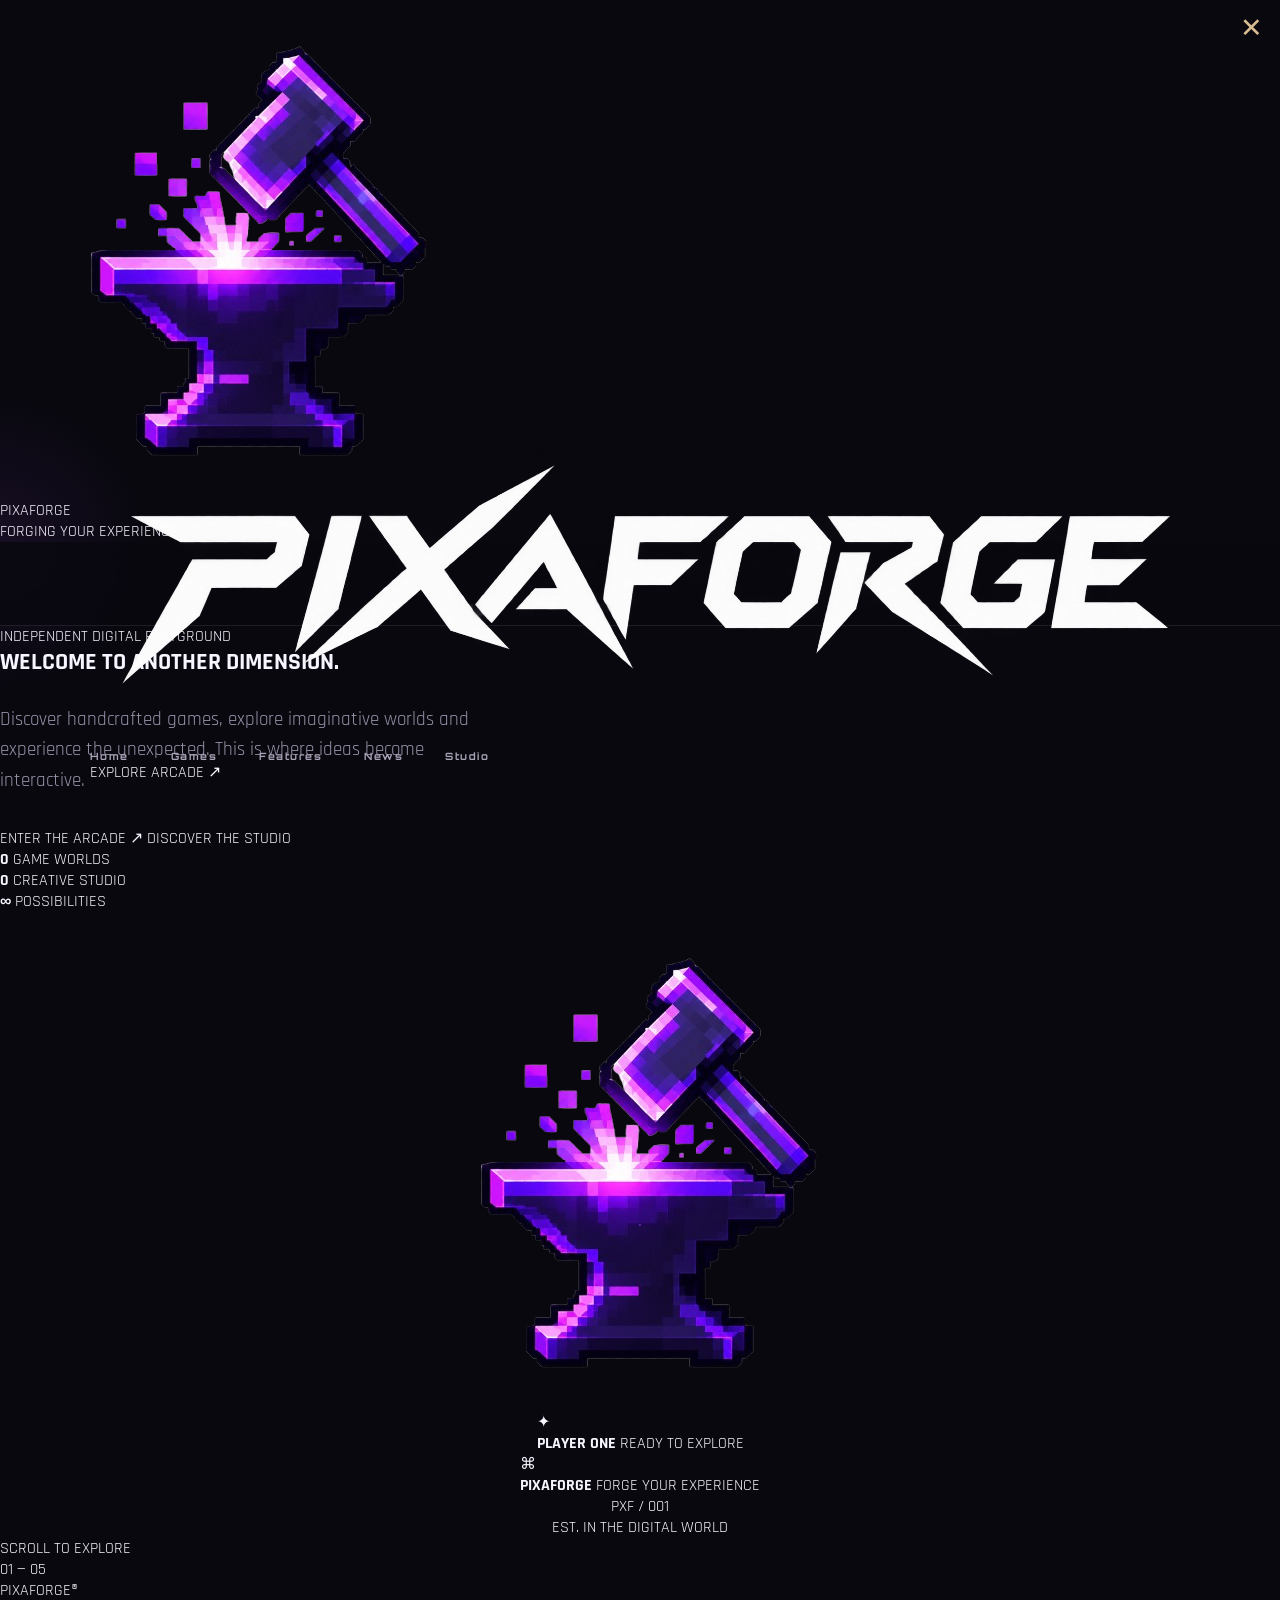
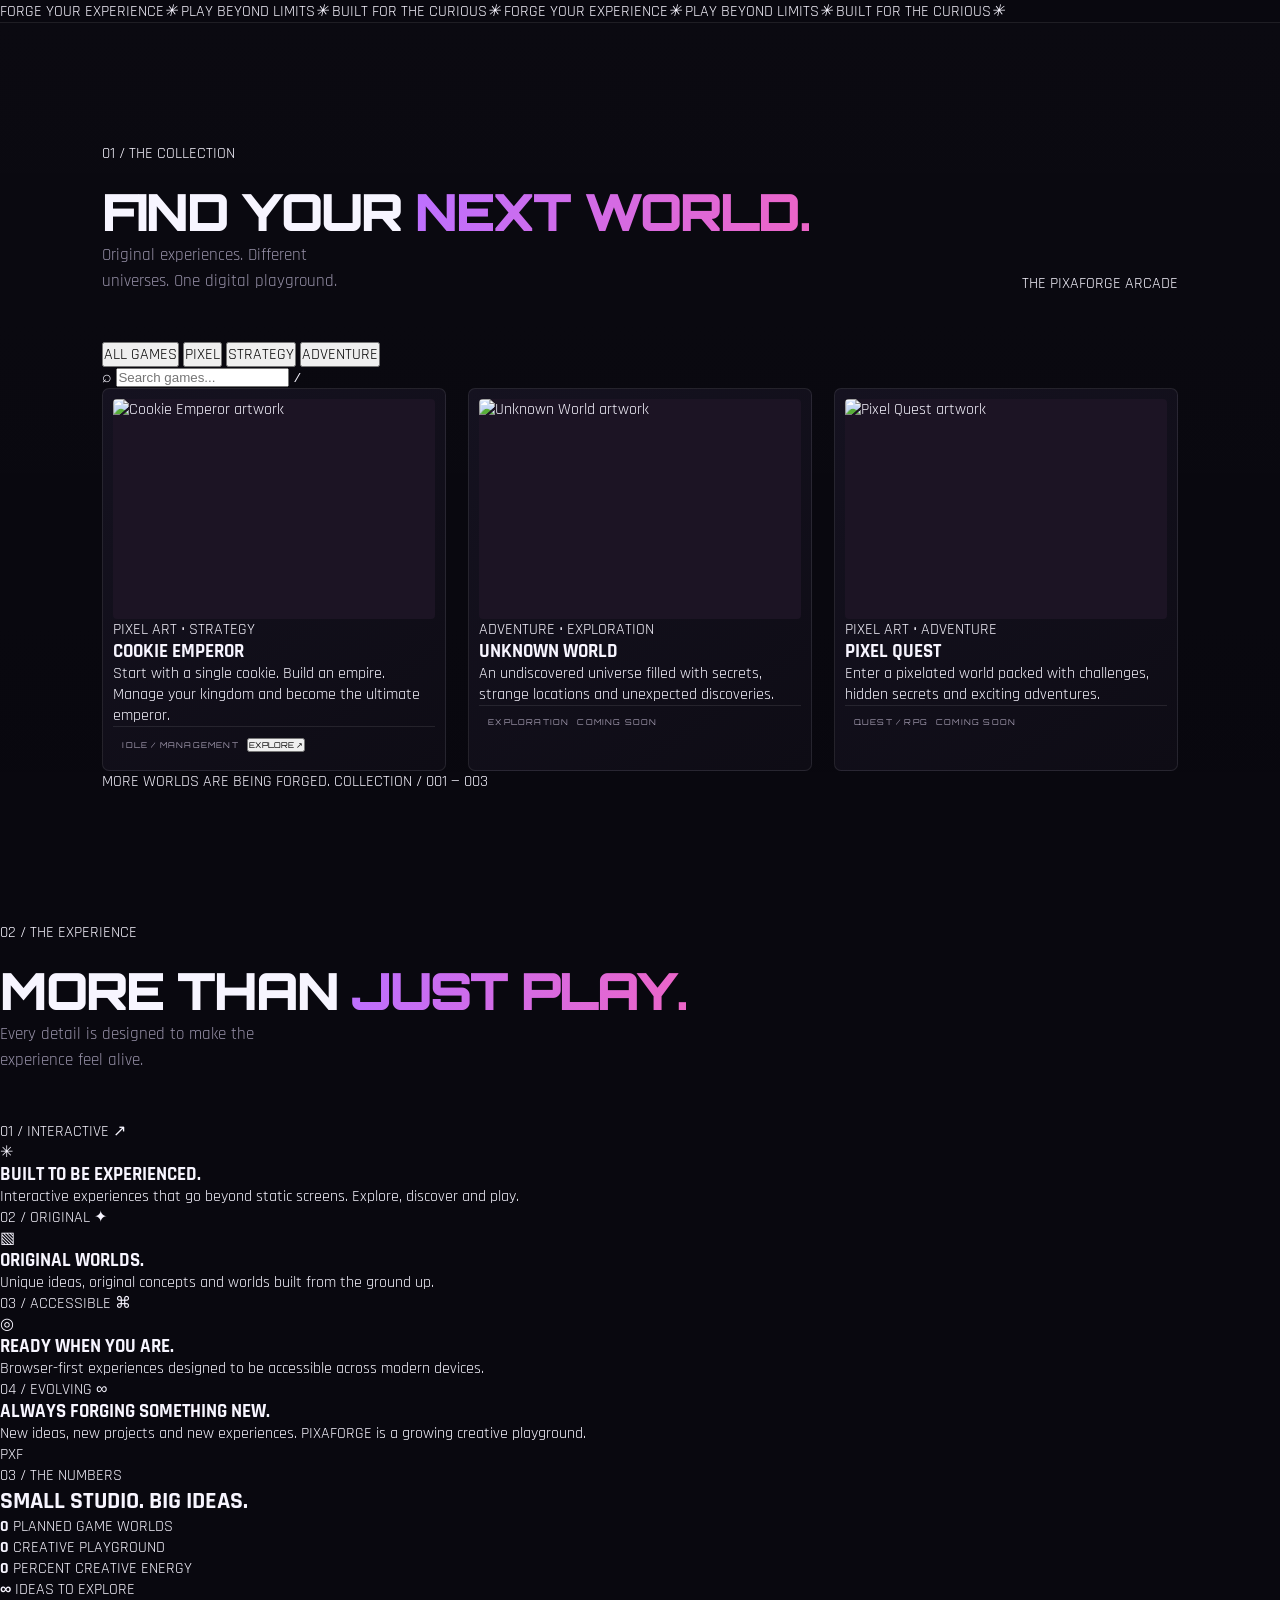
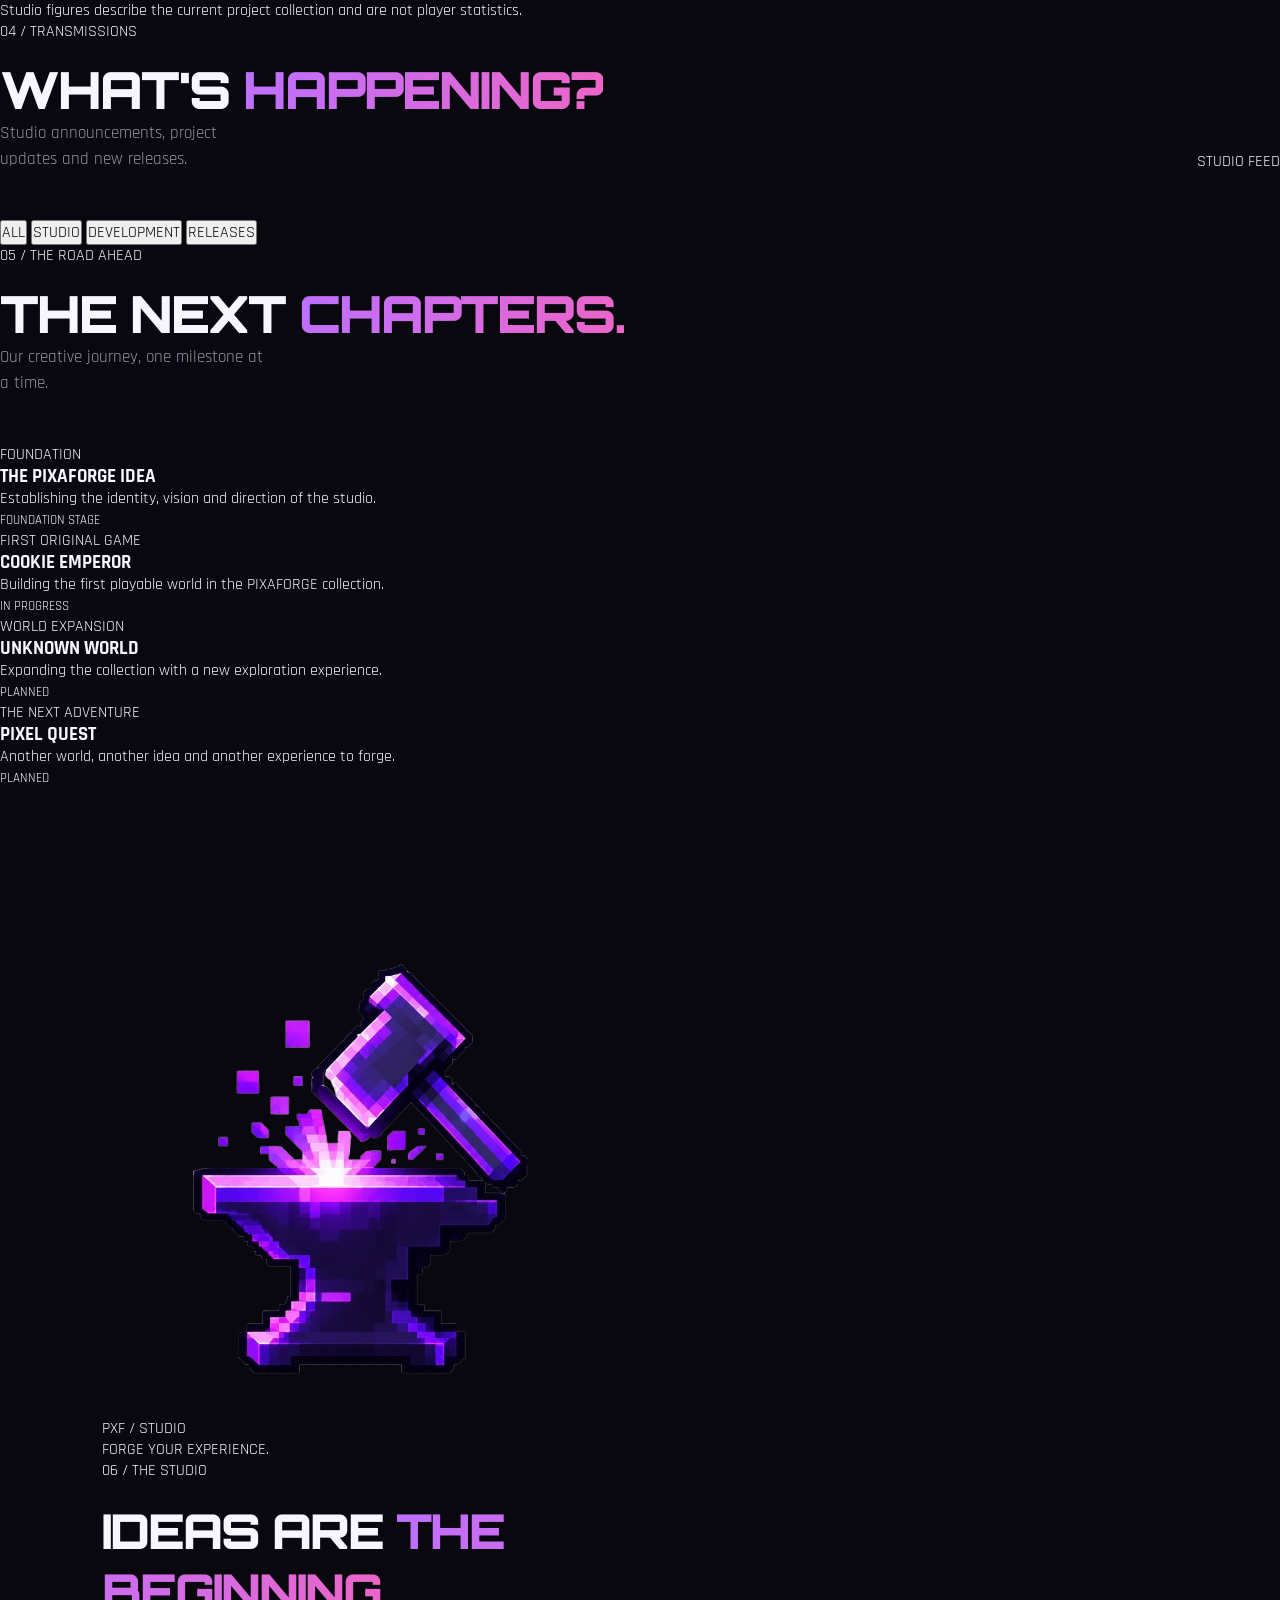
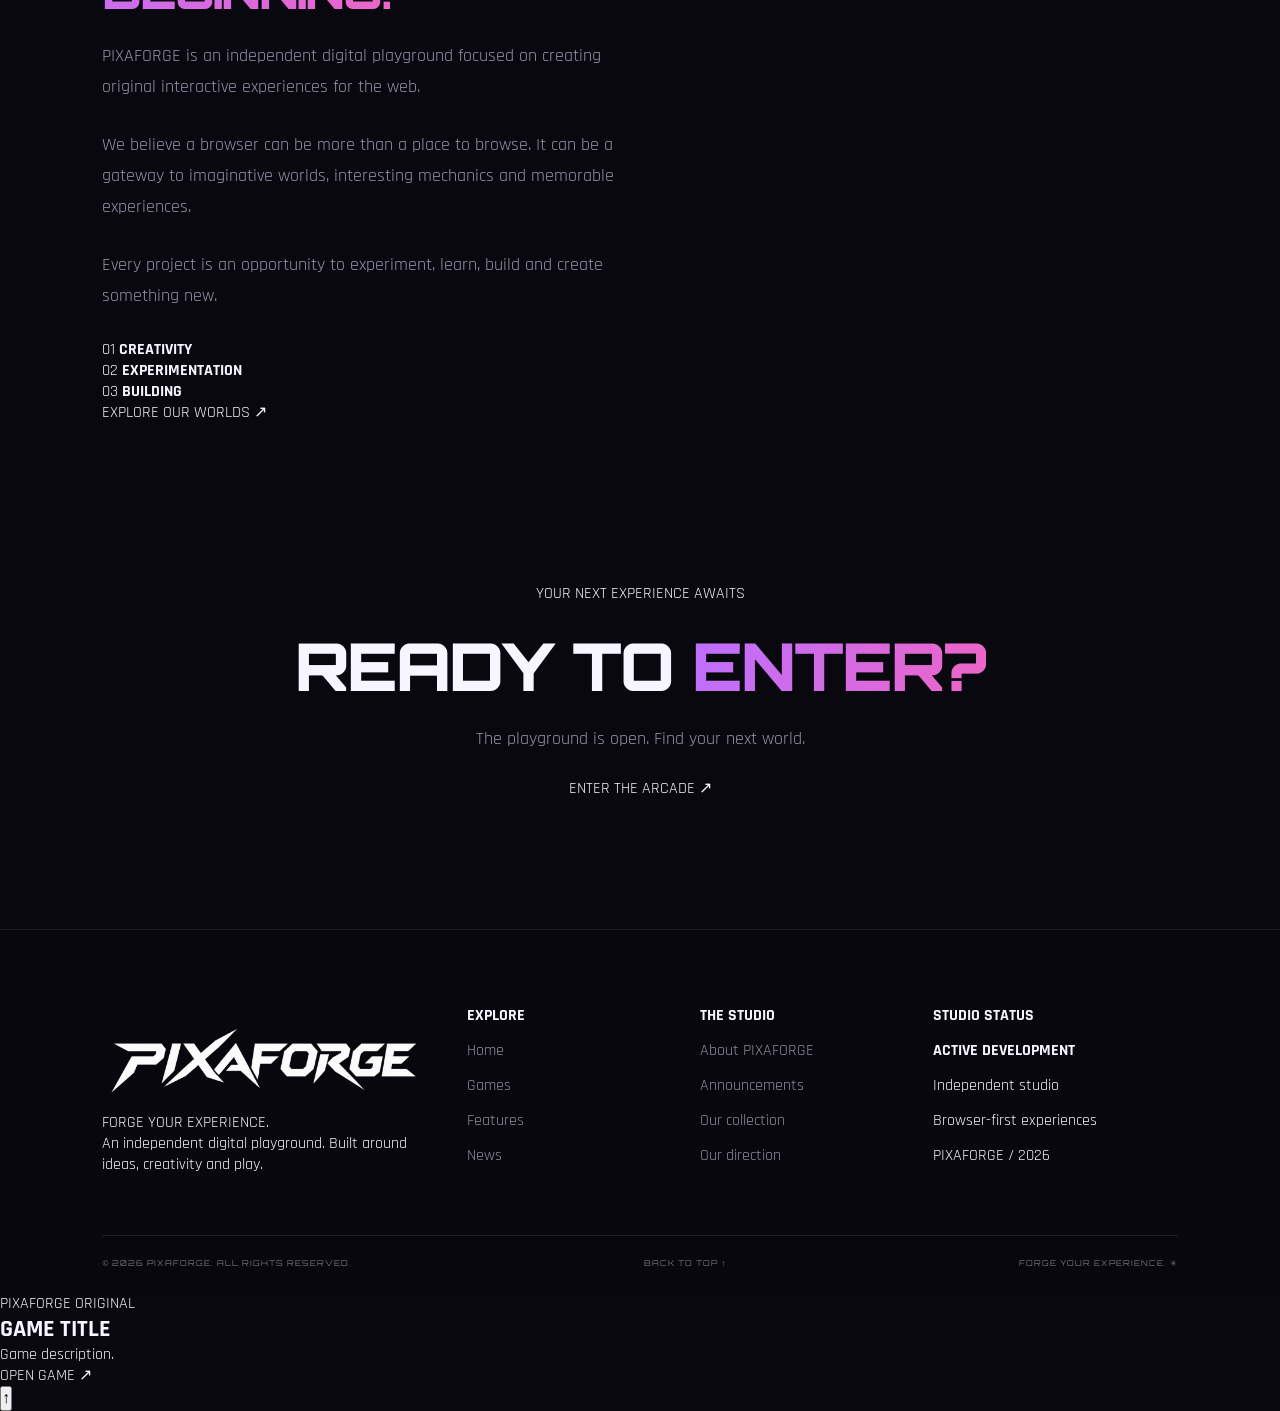
==== commit ed1d7f76: "update for vercel" ====
--- a/index.html
+++ b/index.html
@@ -1,407 +1,991 @@
+
 <!DOCTYPE html>
 <html lang="en">
 <head>
-    <meta charset="UTF-8">
-    <meta name="viewport" content="width=device-width, initial-scale=1.0">
-    <meta name="description" content="Discover unique browser games forged by PIXAFORGE.">
-    <meta name="theme-color" content="#09080f">
-    <title>PIXAFORGE — Forge Your Experience</title>
-
-    <link rel="icon" type="image/png" href="favicon.png">
-    <link rel="preconnect" href="https://fonts.googleapis.com">
-    <link rel="preconnect" href="https://fonts.gstatic.com" crossorigin>
-    <link href="https://fonts.googleapis.com/css2?family=Orbitron:wght@400;500;600;700;800;900&family=Rajdhani:wght@400;500;600;700&family=Oxanium:wght@400;500;600;700;800&display=swap" rel="stylesheet">
-    <link rel="stylesheet" href="style.css">
+  <meta charset="UTF-8">
+  <meta name="viewport" content="width=device-width, initial-scale=1.0">
+  <meta name="theme-color" content="#090811">
+
+  <title>PIXAFORGE — Forge Your Experience</title>
+
+  <meta name="description" content="PIXAFORGE is an independent digital playground. Discover original browser games, explore new worlds and forge your experience.">
+  <meta name="keywords" content="PIXAFORGE, browser games, indie games, pixel games, online games, game studio">
+  <meta name="author" content="PIXAFORGE">
+
+  <link rel="icon" type="image/png" href="favicon.png">
+
+  <link rel="preconnect" href="https://fonts.googleapis.com">
+  <link rel="preconnect" href="https://fonts.gstatic.com" crossorigin>
+
+  <link href="https://fonts.googleapis.com/css2?family=Orbitron:wght@400;500;600;700;800;900&family=Rajdhani:wght@400;500;600;700&family=Oxanium:wght@400;500;600;700;800&display=swap" rel="stylesheet">
+
+  <link rel="stylesheet" href="style.css">
+  <script src="script.js" defer></script>
 </head>
+
 <body>
 
-<div class="cursor-glow"></div>
-<div class="background-glow"></div>
-<div class="background-grid"></div>
-
-<header class="site-header">
-    <a href="#home" class="logo">
-        <img src="word.png" alt="PIXAFORGE">
-    </a>
-
-    <button class="menu-toggle" id="menuToggle" aria-label="Toggle navigation" aria-expanded="false">
-        <span></span><span></span><span></span>
-    </button>
-
-    <nav class="main-nav" id="mainNav">
-        <a href="#home">HOME</a>
-        <a href="#games">GAMES</a>
-        <a href="#about">ABOUT</a>
-    </nav>
-
-    <a href="#games" class="header-button">EXPLORE GAMES ↗</a>
-</header>
-
-<main>
-    <section class="hero" id="home">
-        <div class="hero-content">
-            <div class="hero-tag">
-                <span class="status-dot"></span>
-                THE NEXT LEVEL STARTS HERE
-            </div>
-
-            <h1>FORGE YOUR <span>EXPERIENCE.</span></h1>
-
-            <p class="hero-description">
-                Enter a world of creativity, pixels and endless possibilities.
-                Discover unique games built for your next adventure.
+  <!-- =========================================
+       GLOBAL EFFECTS
+  ========================================== -->
+
+  <div class="page-loader" id="pageLoader">
+    <div class="loader-content">
+      <div class="loader-symbol">
+        <img src="favicon.png" alt="">
+      </div>
+      <div class="loader-wordmark">PIXAFORGE</div>
+      <div class="loader-line">
+        <span></span>
+      </div>
+      <p>FORGING YOUR EXPERIENCE</p>
+    </div>
+  </div>
+
+  <div class="scroll-progress" id="scrollProgress"></div>
+
+  <div class="background-effects" aria-hidden="true">
+    <div class="background-grid"></div>
+    <div class="ambient ambient-one"></div>
+    <div class="ambient ambient-two"></div>
+    <div class="ambient ambient-three"></div>
+    <div class="particle-field" id="particleField"></div>
+  </div>
+
+  <div class="cursor-glow" id="cursorGlow"></div>
+  <div class="cursor-dot" id="cursorDot"></div>
+
+  <!-- =========================================
+       HEADER
+  ========================================== -->
+
+  <header class="site-header" id="siteHeader">
+    <div class="header-inner">
+
+      <a href="#home" class="brand" aria-label="PIXAFORGE home">
+        <img src="word.png" alt="PIXAFORGE" class="brand-logo">
+      </a>
+
+      <nav class="main-nav" id="mainNav">
+        <a href="#home" class="nav-link active">Home</a>
+        <a href="#games" class="nav-link">Games</a>
+        <a href="#features" class="nav-link">Features</a>
+        <a href="#news" class="nav-link">News</a>
+        <a href="#about" class="nav-link">Studio</a>
+      </nav>
+
+      <div class="header-actions">
+        <a href="#games" class="header-cta">
+          <span>EXPLORE ARCADE</span>
+          <span class="cta-arrow">↗</span>
+        </a>
+
+        <button
+          class="menu-toggle"
+          id="menuToggle"
+          type="button"
+          aria-label="Open navigation"
+          aria-expanded="false"
+        >
+          <span></span>
+          <span></span>
+          <span></span>
+        </button>
+      </div>
+
+    </div>
+  </header>
+
+
+  <main>
+
+    <!-- =========================================
+         HERO
+    ========================================== -->
+
+    <section class="hero-section" id="home">
+
+      <div class="hero-inner">
+
+        <div class="hero-content reveal">
+
+          <div class="hero-eyebrow">
+            <span class="eyebrow-line"></span>
+            <span class="live-dot"></span>
+            INDEPENDENT DIGITAL PLAYGROUND
+          </div>
+
+          <h1 class="hero-title">
+            <span class="hero-title-small">WELCOME TO</span>
+            <span class="hero-title-main">ANOTHER</span>
+            <span class="hero-title-gradient">DIMENSION.</span>
+          </h1>
+
+          <p class="hero-description">
+            Discover handcrafted games, explore imaginative worlds
+            and experience the unexpected. This is where ideas
+            become interactive.
+          </p>
+
+          <div class="hero-buttons">
+            <a href="#games" class="button button-primary">
+              <span>ENTER THE ARCADE</span>
+              <span class="button-icon">↗</span>
+            </a>
+
+            <a href="#about" class="button button-outline">
+              <span>DISCOVER THE STUDIO</span>
+            </a>
+          </div>
+
+          <div class="hero-bottom-stats">
+
+            <div class="hero-stat">
+              <strong data-count="3">0</strong>
+              <span>GAME WORLDS</span>
+            </div>
+
+            <div class="hero-stat-divider"></div>
+
+            <div class="hero-stat">
+              <strong data-count="1">0</strong>
+              <span>CREATIVE STUDIO</span>
+            </div>
+
+            <div class="hero-stat-divider"></div>
+
+            <div class="hero-stat">
+              <strong>∞</strong>
+              <span>POSSIBILITIES</span>
+            </div>
+
+          </div>
+
+        </div>
+
+
+        <div class="hero-visual reveal">
+
+          <div class="hero-visual-grid"></div>
+
+          <div class="hero-orbit hero-orbit-one"></div>
+          <div class="hero-orbit hero-orbit-two"></div>
+          <div class="hero-orbit hero-orbit-three"></div>
+
+          <div class="hero-emblem-shadow"></div>
+
+          <div class="hero-emblem-container">
+            <img src="favicon.png" alt="PIXAFORGE emblem" class="hero-emblem">
+          </div>
+
+          <div class="floating-card floating-card-top">
+            <span class="floating-card-icon">✦</span>
+            <div>
+              <strong>PLAYER ONE</strong>
+              <span>READY TO EXPLORE</span>
+            </div>
+          </div>
+
+          <div class="floating-card floating-card-bottom">
+            <span class="floating-card-icon">⌘</span>
+            <div>
+              <strong>PIXAFORGE</strong>
+              <span>FORGE YOUR EXPERIENCE</span>
+            </div>
+          </div>
+
+          <div class="visual-coordinate coordinate-one">PXF / 001</div>
+          <div class="visual-coordinate coordinate-two">EST. IN THE DIGITAL WORLD</div>
+
+        </div>
+
+      </div>
+
+      <div class="hero-scroll-indicator">
+        <span class="scroll-line"></span>
+        <span>SCROLL TO EXPLORE</span>
+      </div>
+
+      <div class="hero-corner hero-corner-left">01 — 05</div>
+      <div class="hero-corner hero-corner-right">PIXAFORGE®</div>
+
+    </section>
+
+
+    <!-- =========================================
+         MARQUEE
+    ========================================== -->
+
+    <section class="marquee-section" aria-label="PIXAFORGE statement">
+      <div class="marquee-track">
+        <div class="marquee-content">
+          <span>FORGE YOUR EXPERIENCE</span><i>✳</i>
+          <span>PLAY BEYOND LIMITS</span><i>✳</i>
+          <span>BUILT FOR THE CURIOUS</span><i>✳</i>
+          <span>FORGE YOUR EXPERIENCE</span><i>✳</i>
+          <span>PLAY BEYOND LIMITS</span><i>✳</i>
+          <span>BUILT FOR THE CURIOUS</span><i>✳</i>
+        </div>
+      </div>
+    </section>
+
+
+    <!-- =========================================
+         GAMES LIBRARY
+    ========================================== -->
+
+    <section class="games-section section-space" id="games">
+
+      <div class="section-container">
+
+        <div class="section-heading reveal">
+
+          <div class="section-heading-main">
+            <span class="section-index">01 / THE COLLECTION</span>
+
+            <h2>
+              FIND YOUR
+              <span class="gradient-text">NEXT WORLD.</span>
+            </h2>
+
+            <p>
+              Original experiences. Different universes.
+              One digital playground.
             </p>
-
-            <div class="hero-actions">
-                <a href="#games" class="primary-button">EXPLORE GAMES ↗</a>
-                <a href="#about" class="secondary-button">DISCOVER PIXAFORGE</a>
-            </div>
-
-            <div class="hero-stats">
-                <div class="stat">
-                    <strong>01</strong>
-                    <span>FIRST RELEASE</span>
-                </div>
-                <div class="stat-divider"></div>
-                <div class="stat">
-                    <strong>∞</strong>
-                    <span>NEW EXPERIENCES</span>
-                </div>
-            </div>
-        </div>
-
-        <div class="hero-visual">
-            <div class="hero-orbit orbit-one"></div>
-            <div class="hero-orbit orbit-two"></div>
-            <div class="hero-orbit orbit-three"></div>
-
-            <div class="hero-logo">
-                <img src="favicon.png" alt="PIXAFORGE emblem">
-            </div>
-
-            <div class="hero-visual-label">
-                <span>PIXAFORGE</span>
-                <span>EST. 2026</span>
-            </div>
-        </div>
-
-        <div class="hero-bottom">
-            <span>DESIGNED TO PLAY</span>
-            <span>BUILT TO EXPLORE</span>
-        </div>
+          </div>
+
+          <div class="section-heading-side">
+            <span class="live-dot"></span>
+            <span>THE PIXAFORGE ARCADE</span>
+          </div>
+
+        </div>
+
+
+        <div class="games-toolbar reveal">
+
+          <div class="game-filters" id="gameFilters">
+            <button class="filter-button active" data-filter="all" type="button">ALL GAMES</button>
+            <button class="filter-button" data-filter="pixel" type="button">PIXEL</button>
+            <button class="filter-button" data-filter="strategy" type="button">STRATEGY</button>
+            <button class="filter-button" data-filter="adventure" type="button">ADVENTURE</button>
+          </div>
+
+          <label class="game-search">
+            <span>⌕</span>
+            <input type="search" id="gameSearch" placeholder="Search games..." autocomplete="off">
+            <kbd>/</kbd>
+          </label>
+
+        </div>
+
+
+        <div class="games-grid" id="gamesGrid">
+
+          <!-- GAME CARD 1 -->
+
+          <article class="game-card game-card-featured reveal"
+            data-category="pixel strategy"
+            data-title="Cookie Emperor"
+            data-description="Build your cookie empire and become a ruler."
+            data-status="available"
+            data-image="assets/games/cookie-emperor.png"
+            data-link="games/cookie-emperor/index.html">
+
+            <div class="game-art">
+              <img
+                src="assets/games/cookie-emperor.png"
+                alt="Cookie Emperor artwork"
+                loading="lazy"
+                onerror="this.onerror=null;this.src='game.png';"
+              >
+
+              <div class="game-art-shade"></div>
+              <div class="game-art-grid"></div>
+
+              <span class="game-card-number">GAME 001</span>
+              <span class="game-status available">AVAILABLE</span>
+
+              <button class="favorite-button" type="button" aria-label="Add Cookie Emperor to favorites" aria-pressed="false">☆</button>
+
+              <div class="game-art-bottom">
+                <span>PIXAFORGE ORIGINAL</span>
+                <span>01 / 03</span>
+              </div>
+            </div>
+
+            <div class="game-card-body">
+
+              <div class="game-card-meta">
+                <span>PIXEL ART</span>
+                <span>•</span>
+                <span>STRATEGY</span>
+              </div>
+
+              <h3>COOKIE EMPEROR</h3>
+
+              <p>
+                Start with a single cookie. Build an empire.
+                Manage your kingdom and become the ultimate emperor.
+              </p>
+
+              <div class="game-card-bottom">
+                <span class="game-type">IDLE / MANAGEMENT</span>
+                <button class="game-details-button" type="button">EXPLORE <span>↗</span></button>
+              </div>
+
+            </div>
+
+          </article>
+
+
+          <!-- GAME CARD 2 -->
+
+          <article class="game-card reveal"
+            data-category="adventure"
+            data-title="Unknown World"
+            data-description="Explore an undiscovered world full of mysteries."
+            data-status="soon"
+            data-image="assets/games/unknown-world.png"
+            data-link="">
+
+            <div class="game-art">
+              <img
+                src="assets/games/unknown-world.png"
+                alt="Unknown World artwork"
+                loading="lazy"
+              >
+
+              <div class="game-art-shade"></div>
+              <div class="game-art-grid"></div>
+
+              <span class="game-card-number">GAME 002</span>
+              <span class="game-status coming-soon">IN DEVELOPMENT</span>
+
+              <button class="favorite-button" type="button" aria-label="Add Unknown World to favorites" aria-pressed="false">☆</button>
+
+              <div class="game-art-bottom">
+                <span>WORLD BUILDING</span>
+                <span>02 / 03</span>
+              </div>
+            </div>
+
+            <div class="game-card-body">
+
+              <div class="game-card-meta">
+                <span>ADVENTURE</span>
+                <span>•</span>
+                <span>EXPLORATION</span>
+              </div>
+
+              <h3>UNKNOWN WORLD</h3>
+
+              <p>
+                An undiscovered universe filled with secrets,
+                strange locations and unexpected discoveries.
+              </p>
+
+              <div class="game-card-bottom">
+                <span class="game-type">EXPLORATION</span>
+                <span class="coming-label">COMING SOON</span>
+              </div>
+
+            </div>
+
+          </article>
+
+
+          <!-- GAME CARD 3 -->
+
+          <article class="game-card reveal"
+            data-category="pixel adventure"
+            data-title="Pixel Quest"
+            data-description="A pixel adventure filled with challenges and discoveries."
+            data-status="soon"
+            data-image="assets/games/pixel-quest.png"
+            data-link="">
+
+            <div class="game-art">
+              <img
+                src="assets/games/pixel-quest.png"
+                alt="Pixel Quest artwork"
+                loading="lazy"
+              >
+
+              <div class="game-art-shade"></div>
+              <div class="game-art-grid"></div>
+
+              <span class="game-card-number">GAME 003</span>
+              <span class="game-status coming-soon">IN DEVELOPMENT</span>
+
+              <button class="favorite-button" type="button" aria-label="Add Pixel Quest to favorites" aria-pressed="false">☆</button>
+
+              <div class="game-art-bottom">
+                <span>PIXEL UNIVERSE</span>
+                <span>03 / 03</span>
+              </div>
+            </div>
+
+            <div class="game-card-body">
+
+              <div class="game-card-meta">
+                <span>PIXEL ART</span>
+                <span>•</span>
+                <span>ADVENTURE</span>
+              </div>
+
+              <h3>PIXEL QUEST</h3>
+
+              <p>
+                Enter a pixelated world packed with challenges,
+                hidden secrets and exciting adventures.
+              </p>
+
+              <div class="game-card-bottom">
+                <span class="game-type">QUEST / RPG</span>
+                <span class="coming-label">COMING SOON</span>
+              </div>
+
+            </div>
+
+          </article>
+
+        </div>
+
+
+        <div class="games-empty" id="gamesEmpty" hidden>
+          <span>⌕</span>
+          <h3>NO WORLDS FOUND</h3>
+          <p>Try another search or category.</p>
+          <button type="button" id="clearGameSearch">CLEAR FILTERS</button>
+        </div>
+
+
+        <div class="games-footer reveal">
+          <span>MORE WORLDS ARE BEING FORGED.</span>
+          <span>COLLECTION / 001 — 003</span>
+        </div>
+
+      </div>
+
     </section>
 
-    <section class="games-section" id="games">
-        <div class="section-heading">
+
+    <!-- =========================================
+         FEATURE SHOWCASE
+    ========================================== -->
+
+    <section class="features-section section-space" id="features">
+
+      <div class="section-container">
+
+        <div class="section-heading reveal">
+          <div class="section-heading-main">
+            <span class="section-index">02 / THE EXPERIENCE</span>
+
+            <h2>
+              MORE THAN
+              <span class="gradient-text">JUST PLAY.</span>
+            </h2>
+
+            <p>
+              Every detail is designed to make the experience
+              feel alive.
+            </p>
+          </div>
+        </div>
+
+
+        <div class="features-grid">
+
+          <article class="feature-card feature-large reveal">
+            <div class="feature-card-top">
+              <span>01 / INTERACTIVE</span>
+              <span class="feature-symbol">↗</span>
+            </div>
+
+            <div class="feature-art feature-art-one">
+              <div class="feature-orbit"></div>
+              <div class="feature-orbit second"></div>
+              <div class="feature-center-symbol">✳</div>
+            </div>
+
+            <h3>BUILT TO BE EXPERIENCED.</h3>
+            <p>
+              Interactive experiences that go beyond static screens.
+              Explore, discover and play.
+            </p>
+          </article>
+
+
+          <article class="feature-card reveal">
+            <div class="feature-card-top">
+              <span>02 / ORIGINAL</span>
+              <span class="feature-symbol">✦</span>
+            </div>
+
+            <div class="feature-icon-block">▧</div>
+
+            <h3>ORIGINAL WORLDS.</h3>
+            <p>
+              Unique ideas, original concepts and worlds
+              built from the ground up.
+            </p>
+          </article>
+
+
+          <article class="feature-card reveal">
+            <div class="feature-card-top">
+              <span>03 / ACCESSIBLE</span>
+              <span class="feature-symbol">⌘</span>
+            </div>
+
+            <div class="feature-icon-block">◎</div>
+
+            <h3>READY WHEN YOU ARE.</h3>
+            <p>
+              Browser-first experiences designed to be
+              accessible across modern devices.
+            </p>
+          </article>
+
+
+          <article class="feature-card feature-wide reveal">
+            <div class="feature-card-top">
+              <span>04 / EVOLVING</span>
+              <span class="feature-symbol">∞</span>
+            </div>
+
+            <div class="feature-wide-content">
+              <div>
+                <h3>ALWAYS FORGING SOMETHING NEW.</h3>
+                <p>
+                  New ideas, new projects and new experiences.
+                  PIXAFORGE is a growing creative playground.
+                </p>
+              </div>
+
+              <div class="feature-wide-graphic">
+                <span>PXF</span>
+                <div class="wide-graphic-line"></div>
+                <div class="wide-graphic-line"></div>
+                <div class="wide-graphic-line"></div>
+              </div>
+            </div>
+          </article>
+
+        </div>
+
+      </div>
+
+    </section>
+
+
+    <!-- =========================================
+         STUDIO STATISTICS
+    ========================================== -->
+
+    <section class="numbers-section">
+
+      <div class="section-container">
+
+        <div class="numbers-heading reveal">
+          <span class="section-index">03 / THE NUMBERS</span>
+          <h2>SMALL STUDIO. <span class="gradient-text">BIG IDEAS.</span></h2>
+        </div>
+
+        <div class="numbers-grid">
+
+          <div class="number-card reveal">
+            <strong data-count="3">0</strong>
+            <span>PLANNED GAME WORLDS</span>
+          </div>
+
+          <div class="number-card reveal">
+            <strong data-count="1">0</strong>
+            <span>CREATIVE PLAYGROUND</span>
+          </div>
+
+          <div class="number-card reveal">
+            <strong data-count="100">0</strong>
+            <span>PERCENT CREATIVE ENERGY</span>
+          </div>
+
+          <div class="number-card reveal">
+            <strong>∞</strong>
+            <span>IDEAS TO EXPLORE</span>
+          </div>
+
+        </div>
+
+        <p class="numbers-disclaimer">
+          Studio figures describe the current project collection and are not player statistics.
+        </p>
+
+      </div>
+
+    </section>
+
+
+    <!-- =========================================
+         NEWS / TRANSMISSIONS
+    ========================================== -->
+
+    <section class="news-section section-space" id="news">
+
+      <div class="section-container">
+
+        <div class="section-heading reveal">
+
+          <div class="section-heading-main">
+            <span class="section-index">04 / TRANSMISSIONS</span>
+
+            <h2>
+              WHAT'S
+              <span class="gradient-text">HAPPENING?</span>
+            </h2>
+
+            <p>
+              Studio announcements, project updates and new releases.
+            </p>
+          </div>
+
+          <div class="news-live">
+            <span class="live-dot"></span>
+            STUDIO FEED
+          </div>
+
+        </div>
+
+
+        <div class="news-controls reveal">
+          <div class="news-categories" id="newsCategories">
+            <button class="news-filter active" type="button" data-news-filter="all">ALL</button>
+            <button class="news-filter" type="button" data-news-filter="studio">STUDIO</button>
+            <button class="news-filter" type="button" data-news-filter="development">DEVELOPMENT</button>
+            <button class="news-filter" type="button" data-news-filter="release">RELEASES</button>
+          </div>
+        </div>
+
+
+        <div class="news-grid" id="newsGrid">
+          <!-- News cards are generated from PIXAFORGE_NEWS in script.js. -->
+        </div>
+
+        <div class="news-empty" id="newsEmpty" hidden>
+          No transmissions in this category yet.
+        </div>
+
+      </div>
+
+    </section>
+
+
+    <!-- =========================================
+         DEVELOPMENT TIMELINE
+    ========================================== -->
+
+    <section class="timeline-section section-space">
+
+      <div class="section-container">
+
+        <div class="section-heading reveal">
+          <div class="section-heading-main">
+            <span class="section-index">05 / THE ROAD AHEAD</span>
+            <h2>THE NEXT <span class="gradient-text">CHAPTERS.</span></h2>
+            <p>Our creative journey, one milestone at a time.</p>
+          </div>
+        </div>
+
+        <div class="timeline">
+
+          <article class="timeline-item completed reveal">
+            <div class="timeline-marker"></div>
+            <div class="timeline-content">
+              <span>FOUNDATION</span>
+              <h3>THE PIXAFORGE IDEA</h3>
+              <p>Establishing the identity, vision and direction of the studio.</p>
+              <small>FOUNDATION STAGE</small>
+            </div>
+          </article>
+
+          <article class="timeline-item active reveal">
+            <div class="timeline-marker"></div>
+            <div class="timeline-content">
+              <span>FIRST ORIGINAL GAME</span>
+              <h3>COOKIE EMPEROR</h3>
+              <p>Building the first playable world in the PIXAFORGE collection.</p>
+              <small>IN PROGRESS</small>
+            </div>
+          </article>
+
+          <article class="timeline-item reveal">
+            <div class="timeline-marker"></div>
+            <div class="timeline-content">
+              <span>WORLD EXPANSION</span>
+              <h3>UNKNOWN WORLD</h3>
+              <p>Expanding the collection with a new exploration experience.</p>
+              <small>PLANNED</small>
+            </div>
+          </article>
+
+          <article class="timeline-item reveal">
+            <div class="timeline-marker"></div>
+            <div class="timeline-content">
+              <span>THE NEXT ADVENTURE</span>
+              <h3>PIXEL QUEST</h3>
+              <p>Another world, another idea and another experience to forge.</p>
+              <small>PLANNED</small>
+            </div>
+          </article>
+
+        </div>
+
+      </div>
+
+    </section>
+
+
+    <!-- =========================================
+         ABOUT THE STUDIO
+    ========================================== -->
+
+    <section class="about-section section-space" id="about">
+
+      <div class="section-container about-layout">
+
+        <div class="about-visual reveal">
+
+          <div class="about-art-grid"></div>
+          <div class="about-art-glow"></div>
+
+          <div class="about-emblem">
+            <img src="favicon.png" alt="PIXAFORGE emblem">
+          </div>
+
+          <div class="about-coordinate about-coordinate-one">PXF / STUDIO</div>
+          <div class="about-coordinate about-coordinate-two">FORGE YOUR EXPERIENCE.</div>
+
+        </div>
+
+
+        <div class="about-content reveal">
+
+          <span class="section-index">06 / THE STUDIO</span>
+
+          <h2>
+            IDEAS ARE
+            <span class="gradient-text">THE BEGINNING.</span>
+          </h2>
+
+          <p>
+            PIXAFORGE is an independent digital playground focused
+            on creating original interactive experiences for the web.
+          </p>
+
+          <p>
+            We believe a browser can be more than a place to browse.
+            It can be a gateway to imaginative worlds, interesting
+            mechanics and memorable experiences.
+          </p>
+
+          <p>
+            Every project is an opportunity to experiment, learn,
+            build and create something new.
+          </p>
+
+          <div class="about-values">
+
             <div>
-                <span class="section-label">THE COLLECTION</span>
-                <h2>OUR <span>GAMES.</span></h2>
-            </div>
-            <p>Small worlds. Big experiences. Explore what we've been building.</p>
-        </div>
-
-        <div class="games-grid">
-            <article class="game-card featured-game">
-                <div class="game-art">
-                    <img src="game.png" alt="Cookie Emperor artwork">
-                    <span class="game-category">IDLE / STRATEGY</span>
-                    <span class="game-featured-label">FIRST RELEASE</span>
-                </div>
-
-                <div class="game-info">
-                    <div>
-                        <h3>COOKIE EMPEROR</h3>
-                        <p>Build your kingdom. Bake your legacy.</p>
-                    </div>
-                    <button class="game-play play-game" aria-label="Play Cookie Emperor">↗</button>
-                </div>
-
-                <div class="game-card-bottom">
-                    <span class="game-status-dot"></span>
-                    PLAYABLE NOW
-                </div>
-            </article>
-
-            <article class="game-card">
-                <div class="game-art placeholder-art">
-                    <div class="placeholder-symbol">?</div>
-                    <span class="game-category">ADVENTURE</span>
-                    <span class="placeholder-caption">WORLD IN DEVELOPMENT</span>
-                </div>
-
-                <div class="game-info">
-                    <div>
-                        <h3>UNKNOWN WORLD</h3>
-                        <p>Discover a new adventure.</p>
-                    </div>
-                    <span class="game-play disabled-play">↗</span>
-                </div>
-
-                <div class="game-card-bottom">
-                    <span class="coming-dot"></span>
-                    COMING SOON
-                </div>
-            </article>
-
-            <article class="game-card">
-                <div class="game-art placeholder-art second-art">
-                    <div class="placeholder-symbol">✦</div>
-                    <span class="game-category">PIXEL RPG</span>
-                    <span class="placeholder-caption">WORLD IN DEVELOPMENT</span>
-                </div>
-
-                <div class="game-info">
-                    <div>
-                        <h3>PIXEL QUEST</h3>
-                        <p>Enter a world of pixels.</p>
-                    </div>
-                    <span class="game-play disabled-play">↗</span>
-                </div>
-
-                <div class="game-card-bottom">
-                    <span class="coming-dot"></span>
-                    COMING SOON
-                </div>
-            </article>
-        </div>
+              <span>01</span>
+              <strong>CREATIVITY</strong>
+            </div>
+
+            <div>
+              <span>02</span>
+              <strong>EXPERIMENTATION</strong>
+            </div>
+
+            <div>
+              <span>03</span>
+              <strong>BUILDING</strong>
+            </div>
+
+          </div>
+
+          <a href="#games" class="button button-primary">
+            EXPLORE OUR WORLDS <span class="button-icon">↗</span>
+          </a>
+
+        </div>
+
+      </div>
+
     </section>
 
-    <section class="studio-strip">
-        <div class="strip-line"></div>
+
+    <!-- =========================================
+         FINAL CTA
+    ========================================== -->
+
+    <section class="final-cta">
+
+      <div class="final-cta-glow"></div>
+      <div class="final-cta-grid"></div>
+
+      <div class="final-cta-content reveal">
+
+        <span class="section-index">YOUR NEXT EXPERIENCE AWAITS</span>
+
+        <h2>
+          READY TO
+          <span class="gradient-text">ENTER?</span>
+        </h2>
+
         <p>
-            <span>IDEAS</span><b>✦</b>
-            <span>CREATIVITY</span><b>✦</b>
-            <span>INTERACTION</span><b>✦</b>
-            <span>EXPERIENCE</span>
+          The playground is open. Find your next world.
         </p>
-        <div class="strip-line"></div>
+
+        <a href="#games" class="button button-primary button-large">
+          ENTER THE ARCADE
+          <span class="button-icon">↗</span>
+        </a>
+
+      </div>
+
     </section>
 
-    <section class="about-section" id="about">
-        <div class="about-panel">
-            <div class="about-content">
-                <span class="section-label">BEHIND THE PIXELS</span>
-                <h2>MORE THAN JUST <span>GAMES.</span></h2>
-
-                <p>
-                    PIXAFORGE is an independent creative gaming project focused on
-                    building interactive experiences directly in your browser.
-                    Every world begins with an idea. Every experience is forged with creativity.
-                </p>
-
-                <a href="#games" class="primary-button">EXPLORE OUR WORLD ↗</a>
-            </div>
-
-            <div class="about-decoration">
-                <div class="about-orbit"></div>
-                <img src="favicon.png" alt="">
-            </div>
-        </div>
-    </section>
-
-    <section class="final-cta">
-        <span class="section-label">YOUR NEXT ADVENTURE AWAITS</span>
-        <h2>READY TO <span>PLAY?</span></h2>
-        <p>Explore the collection and discover what's being forged.</p>
-        <a href="#games" class="primary-button">ENTER THE COLLECTION ↗</a>
-    </section>
-</main>
-
-<footer class="site-footer">
-    <div class="footer-main">
-        <div class="footer-brand-section">
-            <a href="#home" class="footer-logo">
-                <img src="word.png" alt="PIXAFORGE">
-            </a>
-            <p class="footer-description">
-                A creative gaming project forging unique browser-based experiences.
-            </p>
-            <span class="footer-tagline">FORGE YOUR EXPERIENCE.</span>
-        </div>
+  </main>
+
+
+  <!-- =========================================
+       FOOTER
+  ========================================== -->
+
+  <footer class="site-footer">
+
+    <div class="section-container">
+
+      <div class="footer-main">
+
+        <div class="footer-brand">
+          <a href="#home">
+            <img src="word.png" alt="PIXAFORGE" class="footer-logo">
+          </a>
+
+          <p>FORGE YOUR EXPERIENCE.</p>
+
+          <span>
+            An independent digital playground.
+            Built around ideas, creativity and play.
+          </span>
+        </div>
+
 
         <div class="footer-column">
-            <h3>EXPLORE</h3>
-            <a href="#home">Home</a>
-            <a href="#games">Our Games</a>
-            <a href="#about">About Us</a>
-        </div>
+          <h4>EXPLORE</h4>
+          <a href="#home">Home</a>
+          <a href="#games">Games</a>
+          <a href="#features">Features</a>
+          <a href="#news">News</a>
+        </div>
+
 
         <div class="footer-column">
-            <h3>THE STUDIO</h3>
-            <a href="#about">Our Mission</a>
-            <a href="#games">Game Collection</a>
-            <a href="#games">First Release</a>
-        </div>
-
-        <div class="footer-status">
-            <h3>STUDIO STATUS</h3>
-            <div class="status-indicator">
-                <span class="status-light"></span>
-                BUILDING NEW WORLDS
-            </div>
-            <p>New ideas are being forged. Stay tuned for future releases.</p>
-        </div>
+          <h4>THE STUDIO</h4>
+          <a href="#about">About PIXAFORGE</a>
+          <a href="#news">Announcements</a>
+          <a href="#games">Our collection</a>
+          <a href="#about">Our direction</a>
+        </div>
+
+
+        <div class="footer-column footer-status">
+          <h4>STUDIO STATUS</h4>
+          <span class="footer-status-line">
+            <i class="live-dot"></i>
+            <strong>ACTIVE DEVELOPMENT</strong>
+          </span>
+          <span>Independent studio</span>
+          <span>Browser-first experiences</span>
+          <span>PIXAFORGE / 2026</span>
+        </div>
+
+      </div>
+
+
+      <div class="footer-bottom">
+
+        <span>© 2026 PIXAFORGE. ALL RIGHTS RESERVED.</span>
+
+        <a href="#home" class="back-to-top" id="backToTop">
+          BACK TO TOP ↑
+        </a>
+
+        <span>FORGE YOUR EXPERIENCE. ✳</span>
+
+      </div>
+
     </div>
 
-    <div class="footer-bottom">
-        <span>© 2026 PIXAFORGE. ALL RIGHTS RESERVED.</span>
-
-        <div class="footer-bottom-links">
-            <a href="#home">BACK TO TOP ↑</a>
-            <a href="#about">ABOUT</a>
-        </div>
-
-        <span class="footer-credit">FORGED WITH CREATIVITY.</span>
+  </footer>
+
+
+  <!-- =========================================
+       GAME DETAILS MODAL
+  ========================================== -->
+
+  <div class="details-modal" id="detailsModal" aria-hidden="true">
+
+    <div class="modal-backdrop" data-modal-close></div>
+
+    <div class="details-modal-panel" role="dialog" aria-modal="true" aria-labelledby="modalTitle">
+
+      <button class="modal-close" type="button" data-modal-close aria-label="Close modal">✕</button>
+
+      <div class="modal-art">
+        <img src="" id="modalImage" alt="">
+        <div class="modal-art-overlay"></div>
+      </div>
+
+      <div class="modal-content">
+
+        <span class="section-index" id="modalCategory">PIXAFORGE ORIGINAL</span>
+
+        <h2 id="modalTitle">GAME TITLE</h2>
+
+        <p id="modalDescription">Game description.</p>
+
+        <div class="modal-status" id="modalStatus"></div>
+
+        <a href="#" id="modalPlay" class="button button-primary">
+          OPEN GAME <span class="button-icon">↗</span>
+        </a>
+
+      </div>
+
     </div>
-</footer>
-
-<!-- COOKIE EMPEROR GAME -->
-<div class="game-overlay" id="gameOverlay" aria-hidden="true">
-    <div class="game-shell">
-
-        <header class="game-topbar">
-            <button class="game-back" id="closeGame">← EXIT GAME</button>
-
-            <div class="game-brand">
-                <span class="game-brand-icon">🍪</span>
-                <div>
-                    <strong>COOKIE EMPEROR</strong>
-                    <small>THE ROYAL BAKERY</small>
-                </div>
-            </div>
-
-            <div class="game-top-actions">
-                <span class="save-indicator" id="saveIndicator">
-                    <i></i> LOCAL SAVE
-                </span>
-                <button class="game-icon-button" id="gameSettings" aria-label="Settings">⚙</button>
-            </div>
-        </header>
-
-        <div class="game-dashboard">
-            <div class="game-stat">
-                <span>🍪 COOKIE TREASURY</span>
-                <strong id="cookieBalance">0</strong>
-                <small>AVAILABLE COOKIES</small>
-            </div>
-
-            <div class="game-stat">
-                <span>⚡ PRODUCTION</span>
-                <strong id="cookieCps">0</strong>
-                <small>COOKIES PER SECOND</small>
-            </div>
-
-            <div class="game-stat">
-                <span>👑 EMPIRE LEVEL</span>
-                <strong id="empireLevel">1</strong>
-                <small id="empireRank">APPRENTICE BAKER</small>
-            </div>
-        </div>
-
-        <div class="game-progress-wrap">
-            <div class="game-progress-label">
-                <span>NEXT EMPIRE LEVEL</span>
-                <span id="levelProgressText">0 / 100</span>
-            </div>
-            <div class="game-progress">
-                <div id="levelProgressBar"></div>
-            </div>
-        </div>
-
-        <div class="game-event" id="eventBanner">
-            <span>📯</span>
-            <span id="eventText">The kingdom awaits its emperor.</span>
-        </div>
-
-        <div class="game-layout">
-            <section class="cookie-zone">
-                <div class="kingdom-heading">
-                    <span class="game-eyebrow">YOUR KINGDOM</span>
-                    <h2 id="kingdomTitle">The First Bakery</h2>
-                    <p>Your empire begins with a single cookie.</p>
-                </div>
-
-                <div class="cookie-stage">
-                    <div class="cookie-stage-glow"></div>
-
-                    <button class="giant-cookie" id="giantCookie" aria-label="Bake a cookie">
-                        <span class="cookie-face">
-                            <span class="cookie-chip chip-one"></span>
-                            <span class="cookie-chip chip-two"></span>
-                            <span class="cookie-chip chip-three"></span>
-                            <span class="cookie-chip chip-four"></span>
-                            <span class="cookie-chip chip-five"></span>
-                            <span class="cookie-chip chip-six"></span>
-                            <span class="cookie-chip chip-seven"></span>
-                        </span>
-                    </button>
-
-                    <span class="click-hint">CLICK TO BAKE</span>
-                </div>
-
-                <div class="click-power">
-                    ✦ EACH CLICK PRODUCES <strong id="clickPower">1 COOKIE</strong>
-                </div>
-
-                <div class="kingdom-quote" id="kingdomQuote">
-                    "Every empire begins with one batch."
-                </div>
-
-                <div class="achievement-mini">
-                    <span>🏆</span>
-                    <div>
-                        <strong id="achievementCount">0 / 10</strong>
-                        <small>ACHIEVEMENTS UNLOCKED</small>
-                    </div>
-                </div>
-            </section>
-
-            <section class="game-store">
-                <div class="store-tabs">
-                    <button class="store-tab active" data-tab="buildings">BUILDINGS</button>
-                    <button class="store-tab" data-tab="workforce">WORKFORCE</button>
-                    <button class="store-tab" data-tab="upgrades">UPGRADES</button>
-                    <button class="store-tab" data-tab="achievements">TROPHIES</button>
-                </div>
-
-                <div class="store-content" id="storeContent"></div>
-            </section>
-        </div>
-
-        <footer class="game-footer">
-            <span>COOKIE EMPEROR</span>
-            <span>BUILD YOUR BAKERY. RULE THE KINGDOM.</span>
-            <button id="resetGame">RESET LOCAL SAVE</button>
-        </footer>
-    </div>
-
-    <div class="game-modal" id="settingsModal" aria-hidden="true">
-        <div class="game-modal-card">
-            <button class="modal-close" id="closeSettings" aria-label="Close settings">×</button>
-
-            <span class="game-eyebrow">GAME OPTIONS</span>
-            <h2>SETTINGS</h2>
-            <p>Progress is stored in this browser on this device.</p>
-
-            <div class="settings-row">
-                <span>Save system</span>
-                <span class="settings-note">Local browser save</span>
-            </div>
-
-            <div class="settings-row">
-                <span>Construction</span>
-                <span class="settings-note">Real-time timers</span>
-            </div>
-
-            <button class="primary-button modal-done" id="settingsDone">
-                CONTINUE PLAYING
-            </button>
-        </div>
-    </div>
-
-    <div class="toast-container" id="toastContainer"></div>
-</div>
-
-<script src="script.js"></script>
+
+  </div>
+
+
+  <!-- =========================================
+       TOAST NOTIFICATIONS
+  ========================================== -->
+
+  <div class="toast-container" id="toastContainer" aria-live="polite"></div>
+
+
+  <!-- BACK TO TOP FLOATING CONTROL -->
+
+  <button
+    class="floating-top-button"
+    id="floatingTopButton"
+    type="button"
+    aria-label="Back to top"
+  >
+    ↑
+  </button>
+
 </body>
 </html>
--- a/style.css
+++ b/style.css
@@ -1,403 +1,326 @@
-/* =========================================
-   PIXAFORGE — STUDIO DESIGN
-========================================= */
-
 :root {
-  --bg: #09080f;
-  --surface: #11101a;
-  --surface-light: #171326;
-  --text: #f5f1ff;
-  --muted: #9993aa;
-  --purple: #a855f7;
-  --cyan: #00e5ff;
-  --pink: #ff3cac;
-  --blue: #6366ff;
-  --border: rgba(190,150,255,.15);
-  --game-bg: #24140f;
-  --game-panel: #38251b;
-  --game-panel-light: #493020;
-  --game-text: #f5e1b8;
-  --game-muted: #c4a984;
-  --gold: #f5c451;
-  --caramel: #c9853b;
-}
-
-* { box-sizing: border-box; margin: 0; padding: 0; }
-html { scroll-behavior: smooth; scroll-padding-top: 90px; }
-body {
-  background: var(--bg);
-  color: var(--text);
-  font-family: "Rajdhani", sans-serif;
-  font-size: 18px;
-  overflow-x: hidden;
-}
-a { color: inherit; text-decoration: none; }
-button { font: inherit; }
-button, a { -webkit-tap-highlight-color: transparent; }
-
-.background-glow {
-  position: fixed; inset: 0; pointer-events: none; z-index: -2;
-  background:
-    radial-gradient(ellipse at 15% 20%, rgba(99,55,170,.14), transparent 35%),
-    radial-gradient(ellipse at 85% 65%, rgba(0,180,220,.08), transparent 35%);
-}
-.background-grid {
-  position: fixed; inset: 0; z-index: -1; pointer-events: none;
-  background-image: linear-gradient(rgba(255,255,255,.025) 1px, transparent 1px),
-                    linear-gradient(90deg, rgba(255,255,255,.025) 1px, transparent 1px);
-  background-size: 48px 48px;
-  mask-image: linear-gradient(to bottom, black, transparent 90%);
-}
-.cursor-glow {
-  position: fixed; width: 280px; height: 280px; border-radius: 50%;
-  pointer-events: none; z-index: 0; opacity: .10;
-  background: radial-gradient(circle, var(--purple), transparent 70%);
-  transform: translate(-50%,-50%);
-}
-.site-header {
-  height: 82px; padding: 0 7%;
-  display: flex; align-items: center; justify-content: space-between;
-  position: sticky; top: 0; z-index: 20;
-  background: rgba(9,8,15,.83); backdrop-filter: blur(18px);
-  border-bottom: 1px solid var(--border);
-}
-.brand { display: flex; align-items: center; min-width: 160px; }
-.brand img { width: 175px; max-height: 42px; object-fit: contain; }
-.brand-fallback { display: none; font: 800 21px "Orbitron"; letter-spacing: 2px; }
-.main-nav { display: flex; align-items: center; gap: 36px; }
-.main-nav a { font: 600 12px "Orbitron"; letter-spacing: 1.4px; color: #c3bdcf; transition: .25s; }
-.main-nav a:hover { color: var(--cyan); }
-.main-nav .nav-cta {
-  padding: 13px 19px; border: 1px solid rgba(0,229,255,.45);
-  color: var(--cyan); transition: .25s;
-}
-.nav-cta:hover { background: rgba(0,229,255,.1); box-shadow: 0 0 22px #00e5ff22; }
-.nav-cta span { margin-left: 8px; }
-.menu-toggle { display: none; background: none; border: 0; cursor: pointer; }
-.menu-toggle span { display: block; width: 25px; height: 2px; background: white; margin: 5px; }
-
-.section-wrap { width: min(1180px, 86%); margin: auto; }
-.hero { min-height: 690px; position: relative; display: grid; grid-template-columns: 1.1fr .9fr; align-items: center; padding-top: 55px; padding-bottom: 90px; }
-.hero-copy { position: relative; z-index: 2; }
-.eyebrow { font: 700 11px "Orbitron"; letter-spacing: 2px; color: var(--cyan); }
-.status-dot, .stage-status i, .footer-status i {
-  display: inline-block; width: 7px; height: 7px; background: #56e5a5;
-  border-radius: 50%; margin-right: 9px; box-shadow: 0 0 12px #56e5a5;
-}
-.hero h1 {
-  margin-top: 25px; font: 800 clamp(43px,6vw,78px)/1.08 "Oxanium";
-  letter-spacing: -2px;
-}
-.hero h1 span, .section-heading h2 span, .about-content h2 span {
-  color: transparent; -webkit-text-stroke: 1px var(--cyan);
-  text-shadow: 0 0 28px rgba(0,229,255,.12);
-}
-.hero-description { color: var(--muted); max-width: 480px; margin-top: 23px; line-height: 1.6; font-size: 20px; }
-.hero-actions { display: flex; flex-wrap: wrap; gap: 13px; margin-top: 32px; }
-.button {
-  display: inline-flex; align-items: center; justify-content: center; gap: 12px;
-  min-height: 48px; padding: 0 21px; font: 700 11px "Orbitron";
-  letter-spacing: 1px; border: 1px solid transparent; cursor: pointer; transition: .25s;
-}
-.button-primary { background: var(--cyan); color: #071014; }
-.button-primary:hover { background: white; box-shadow: 0 0 30px #00e5ff55; transform: translateY(-2px); }
-.button-ghost { border-color: var(--border); color: var(--text); }
-.button-ghost:hover { border-color: var(--purple); color: var(--purple); }
-.hero-stats { display: flex; gap: 45px; margin-top: 55px; }
-.hero-stats div { display: flex; flex-direction: column; gap: 4px; }
-.hero-stats strong { font: 700 28px "Oxanium"; color: var(--cyan); }
-.hero-stats span { color: var(--muted); font: 600 9px "Orbitron"; letter-spacing: 1px; }
-
-.hero-visual { min-height: 440px; position: relative; display: grid; place-items: center; }
-.hero-visual::before {
-  content: ""; position: absolute; width: 290px; height: 290px; border-radius: 50%;
-  background: radial-gradient(circle, rgba(125,54,220,.22), transparent 70%);
-  filter: blur(12px);
-}
-.orbit { position: absolute; border: 1px solid rgba(0,229,255,.22); border-radius: 50%; }
-.orbit-one { width: 300px; height: 300px; animation: spin 22s linear infinite; }
-.orbit-two { width: 390px; height: 230px; transform: rotate(-35deg); border-color: rgba(168,85,247,.32); animation: spin 28s linear infinite reverse; }
-.orbit-three { width: 230px; height: 390px; transform: rotate(45deg); border-color: rgba(255,60,172,.2); }
-.hero-logo { width: 150px; height: 150px; display: grid; place-items: center; z-index: 1; }
-.hero-logo img { width: 100%; height: 100%; object-fit: contain; filter: drop-shadow(0 0 28px #a855f766); }
-.hero-logo-fallback { display: none; width: 110px; height: 110px; place-items: center; border: 2px solid var(--cyan); font: 800 75px "Oxanium"; color: var(--cyan); }
-.visual-label { position: absolute; color: var(--muted); font: 600 9px "Orbitron"; letter-spacing: 2px; }
-.label-top { top: 40px; right: 15px; }
-.label-bottom { bottom: 40px; left: 10px; }
-.visual-cross { position: absolute; color: var(--cyan); font-size: 22px; }
-.cross-one { top: 100px; left: 45px; }
-.cross-two { bottom: 90px; right: 45px; color: var(--pink); }
-.hero-bottom {
-  position: absolute; bottom: 22px; left: 0; right: 0;
-  border-top: 1px solid var(--border); padding-top: 17px;
-  display: flex; justify-content: space-between; color: var(--muted);
-  font: 600 9px "Orbitron"; letter-spacing: 1.5px;
-}
-.hero-bottom b { color: var(--cyan); margin-left: 8px; }
-@keyframes spin { to { transform: rotate(360deg); } }
-
-.games-section { padding-top: 100px; padding-bottom: 110px; }
-.section-heading { display: flex; align-items: end; justify-content: space-between; gap: 30px; margin-bottom: 38px; }
-.section-heading h2 { font: 800 clamp(36px,5vw,56px) "Oxanium"; margin-top: 12px; }
-.section-heading p { max-width: 330px; color: var(--muted); line-height: 1.5; }
-.games-grid { display: grid; grid-template-columns: repeat(3,1fr); gap: 20px; }
-.game-card { background: var(--surface); border: 1px solid var(--border); min-width: 0; transition: .3s; }
-.game-card:hover { transform: translateY(-5px); border-color: rgba(0,229,255,.35); }
-.game-image, .coming-art { height: 220px; position: relative; display: block; overflow: hidden; background: #171326; }
-.game-image img { width: 100%; height: 100%; object-fit: cover; transition: .5s; }
-.game-card:hover .game-image img { transform: scale(1.04); }
-.image-overlay { position: absolute; inset: 0; background: linear-gradient(0deg,rgba(9,8,15,.6),transparent 60%); }
-.game-number { position: absolute; top: 16px; left: 17px; color: white; font: 700 9px "Orbitron"; letter-spacing: 1.5px; }
-.play-icon { position: absolute; right: 17px; bottom: 15px; width: 42px; height: 42px; display: grid; place-items: center; border-radius: 50%; background: var(--cyan); color: #071014; font-size: 22px; }
-.image-fallback { background: radial-gradient(circle at center,#77512a,#25150f); }
-.coming-art { display: grid; place-items: center; background: radial-gradient(circle,#34214d,#14101f); }
-.art-purple { background: radial-gradient(circle,#29255e,#12101d); }
-.coming-symbol { font: 700 85px "Oxanium"; color: rgba(255,255,255,.2); }
-.game-info { padding: 21px; }
-.game-meta { display: flex; justify-content: space-between; gap: 8px; color: var(--muted); font: 700 9px "Orbitron"; letter-spacing: .7px; }
-.available { color: #65e7ac; }
-.available i { display: inline-block; width: 6px; height: 6px; background: #65e7ac; border-radius: 50%; margin-right: 5px; }
-.game-info h3 { font: 800 21px "Oxanium"; margin-top: 15px; }
-.game-info p { min-height: 48px; color: var(--muted); line-height: 1.45; margin: 9px 0 18px; }
-.text-link { color: var(--cyan); font: 700 10px "Orbitron"; letter-spacing: .8px; }
-.text-link span { margin-left: 7px; }
-.muted-link { color: #756d83; }
-
-.about-section { padding-bottom: 110px; }
-.about-panel {
-  min-height: 390px; position: relative; overflow: hidden;
-  border: 1px solid var(--border); background: linear-gradient(110deg,#171126,#10101a);
-  padding: 65px 8%; display: flex; align-items: center;
-}
-.about-decoration {
-  position: absolute; right: 12%; top: 50%; transform: translateY(-50%);
-  font: 900 270px "Oxanium"; color: rgba(168,85,247,.07);
-}
-.about-decoration span { position: absolute; font-size: 40px; color: rgba(0,229,255,.25); top: 35px; right: -5px; }
-.about-content { max-width: 530px; position: relative; z-index: 1; }
-.about-content h2 { font: 800 clamp(38px,5vw,58px)/1.05 "Oxanium"; margin: 15px 0; }
-.about-content p { max-width: 490px; color: var(--muted); line-height: 1.6; margin-bottom: 25px; }
-.about-side { position: absolute; right: 25px; bottom: 22px; color: #746d83; font: 700 9px "Orbitron"; letter-spacing: 1.5px; writing-mode: vertical-rl; }
-
-.site-footer { border-top: 1px solid var(--border); background: #08070d; padding: 55px 7% 20px; }
-.footer-main { display: grid; grid-template-columns: 2fr 1fr 1fr 1.2fr; gap: 35px; padding-bottom: 45px; }
-.footer-brand img { max-width: 175px; max-height: 40px; object-fit: contain; }
-.footer-brand p { color: var(--muted); margin: 15px 0 8px; }
-.footer-brand span { color: var(--cyan); font: 700 9px "Orbitron"; letter-spacing: 1.3px; }
-.footer-column { display: flex; flex-direction: column; gap: 10px; }
-.footer-column h4 { font: 700 10px "Orbitron"; letter-spacing: 1px; margin-bottom: 8px; }
-.footer-column a { color: var(--muted); font-size: 16px; }
-.footer-column a:hover { color: var(--cyan); }
-.footer-status { color: #65e7ac; font: 700 10px "Orbitron"; line-height: 2; }
-.footer-status small { color: var(--muted); margin-left: 17px; font-size: 8px; }
-.footer-bottom { display: flex; justify-content: space-between; gap: 15px; border-top: 1px solid var(--border); padding-top: 18px; color: #777184; font: 600 9px "Orbitron"; letter-spacing: .7px; }
-.footer-bottom a { color: var(--cyan); }
-
-/* =========================================
-   COOKIE EMPEROR — ROYAL BAKERY DESIGN
-========================================= */
-
-.game-view {
-  width: min(1450px, 94%); margin: auto; padding: 25px 0 45px;
-  color: var(--game-text); font-family: "Rajdhani", sans-serif;
-}
-.game-view[hidden], #studioView[hidden], .site-footer[hidden] { display: none !important; }
-.game-topbar {
-  display: flex; align-items: center; justify-content: space-between;
-  border-bottom: 1px solid rgba(245,196,81,.2); padding: 0 0 18px;
-}
-.back-studio, .game-settings {
-  color: var(--game-muted); font: 700 11px "Orbitron"; letter-spacing: 1px;
-}
-.back-studio:hover { color: var(--gold); }
-.game-brand { font: 800 17px "Oxanium"; letter-spacing: 1px; color: var(--gold); }
-.game-brand span { color: var(--caramel); }
-.game-settings { background: none; border: 0; cursor: pointer; font-size: 20px; }
-.kingdom-header { display: flex; justify-content: space-between; align-items: center; padding: 28px 0 22px; gap: 15px; }
-.kingdom-kicker { color: var(--caramel); font: 700 9px "Orbitron"; letter-spacing: 2px; }
-.kingdom-header h1 { font: 800 clamp(25px,4vw,38px) "Oxanium"; color: var(--game-text); margin: 5px 0; }
-.empire-rank { font: 700 10px "Orbitron"; letter-spacing: 1.3px; color: var(--gold); }
-.rename-button {
-  border: 1px solid rgba(245,196,81,.35); color: var(--gold);
-  background: transparent; padding: 11px 14px; cursor: pointer;
-  font: 700 9px "Orbitron"; letter-spacing: .8px;
-}
-.rename-button:hover { background: rgba(245,196,81,.1); }
-.game-resourcebar {
-  display: grid; grid-template-columns: repeat(3,1fr); gap: 12px;
-  padding: 15px; background: #1c100c; border: 1px solid rgba(245,196,81,.2);
-}
-.resource { display: flex; align-items: center; gap: 13px; padding: 3px 12px; border-right: 1px solid rgba(245,196,81,.15); }
-.resource:last-child { border: 0; }
-.resource-icon { font-size: 25px; }
-.resource div { display: flex; flex-direction: column; }
-.resource small { color: var(--game-muted); font: 700 8px "Orbitron"; letter-spacing: 1px; }
-.resource strong { color: var(--gold); font: 800 22px "Oxanium"; }
-.game-layout { display: grid; grid-template-columns: 1.05fr .95fr 1.15fr; gap: 14px; margin-top: 15px; align-items: stretch; }
-.cookie-stage, .empire-panel, .building-panel {
-  background: var(--game-panel); border: 1px solid rgba(245,196,81,.17); padding: 18px;
-  min-width: 0;
-}
-.stage-heading { display: flex; justify-content: space-between; color: var(--game-muted); font: 700 9px "Orbitron"; letter-spacing: 1px; }
-.stage-status { color: #8cce88; }
-.stage-status i { width: 6px; height: 6px; margin-right: 4px; }
-.cookie-scene {
-  min-height: 335px; position: relative; display: flex; flex-direction: column;
-  align-items: center; justify-content: center; overflow: hidden;
-  background: radial-gradient(ellipse at center,#67452a 0%,#42291d 42%,#302018 75%);
-  margin: 17px 0 12px; border: 1px solid rgba(245,196,81,.14);
-}
-.cookie-rays { position: absolute; width: 270px; height: 270px; border: 1px dashed rgba(245,196,81,.22); border-radius: 50%; }
-.giant-cookie {
-  position: relative; z-index: 1; width: 190px; height: 190px; border-radius: 50%;
-  border: 9px solid #9c5b2c; background: radial-gradient(circle at 35% 30%,#d99b50,#a95e2b 70%);
-  box-shadow: inset -12px -13px 0 rgba(82,39,17,.25), 0 12px 0 #6e3d21, 0 18px 35px #140b08aa;
-  cursor: pointer; transition: transform .08s; display: grid; place-items: center;
-}
-.giant-cookie:hover { filter: brightness(1.08); }
-.giant-cookie:active { transform: scale(.94) translateY(5px); box-shadow: inset -12px -13px 0 rgba(82,39,17,.25), 0 5px 0 #6e3d21, 0 10px 20px #140b08aa; }
-.cookie-face { font-size: 100px; filter: drop-shadow(0 4px 2px #542b19); }
-.click-hint { color: #e7c99d; font: 700 9px "Orbitron"; letter-spacing: 1.4px; margin-top: 27px; }
-.floating-text { position: absolute; top: 20%; color: #ffe18a; font: 800 23px "Oxanium"; pointer-events: none; }
-.floating-text.pop { animation: floatUp .7s ease-out forwards; }
-@keyframes floatUp { from { opacity: 1; transform: translateY(0); } to { opacity: 0; transform: translateY(-65px); } }
-.click-power { display: flex; justify-content: space-between; gap: 8px; font: 700 9px "Orbitron"; color: var(--game-muted); }
-.click-power strong { color: var(--gold); }
-.stage-tip { text-align: center; color: var(--game-muted); font-size: 14px; margin-top: 15px; font-style: italic; }
-
-.panel-heading { display: flex; align-items: center; justify-content: space-between; padding-bottom: 17px; border-bottom: 1px solid rgba(245,196,81,.15); }
-.panel-heading small { color: var(--caramel); font: 700 8px "Orbitron"; letter-spacing: 1px; }
-.panel-heading h2 { font: 800 18px "Oxanium"; margin-top: 4px; }
-.crown-mark { color: var(--gold); font-size: 29px; }
-.level-row { display: flex; justify-content: space-between; color: var(--game-muted); font-size: 14px; margin: 20px 0 8px; }
-.level-row strong { color: var(--gold); }
-.xp-track { height: 9px; background: #24150e; border: 1px solid rgba(245,196,81,.15); overflow: hidden; }
-.xp-track span { display: block; width: 0; height: 100%; background: linear-gradient(90deg,#b76b30,#f5c451); transition: width .25s; }
-.progress-note { color: var(--game-muted); font-size: 13px; margin-top: 9px; line-height: 1.4; }
-.panel-divider { height: 1px; background: rgba(245,196,81,.15); margin: 22px 0 17px; }
-.upgrade-heading { border: 0; padding-bottom: 8px; }
-.upgrade-list { display: grid; gap: 9px; }
-.upgrade-item {
-  width: 100%; display: flex; align-items: center; gap: 10px; text-align: left;
-  padding: 11px 9px; border: 1px solid rgba(245,196,81,.16);
-  background: #2b1c14; color: var(--game-text); cursor: pointer;
-}
-.upgrade-item:hover:not(:disabled) { border-color: var(--gold); background: #3a2618; }
-.upgrade-item:disabled { opacity: .45; cursor: not-allowed; }
-.upgrade-icon { font-size: 24px; }
-.upgrade-description { flex: 1; display: flex; flex-direction: column; min-width: 0; }
-.upgrade-description b { font-size: 15px; }
-.upgrade-description small { color: var(--game-muted); font-size: 12px; }
-.upgrade-description em { color: var(--gold); font-style: normal; font-size: 12px; }
-.upgrade-buy { color: var(--gold); font: 700 9px "Orbitron"; }
-
-.building-count { color: var(--gold); font: 700 9px "Orbitron"; }
-.building-list { display: grid; gap: 9px; padding-top: 12px; }
-.building-item {
-  display: flex; align-items: center; gap: 10px; padding: 11px 9px;
-  background: #2b1c14; border: 1px solid rgba(245,196,81,.13);
-}
-.building-icon { width: 39px; height: 39px; flex-shrink: 0; display: grid; place-items: center; background: #432c1d; font-size: 23px; }
-.building-details { display: flex; flex-direction: column; flex: 1; min-width: 0; }
-.building-details b { font-size: 15px; }
-.building-details small { color: var(--game-muted); font-size: 12px; }
-.building-details strong { color: var(--gold); font-size: 12px; }
-.building-buy { display: flex; flex-direction: column; align-items: flex-end; gap: 5px; }
-.building-buy .owned { color: var(--game-muted); font-size: 11px; }
-.building-buy button {
-  background: var(--gold); color: #2c1a0e; border: 0; padding: 6px 12px;
-  font: 800 9px "Orbitron"; cursor: pointer;
-}
-.building-buy button:disabled { background: #6d5a43; color: #b7a78d; cursor: not-allowed; }
-.shop-footer { color: var(--game-muted); font: 700 8px "Orbitron"; text-align: center; margin-top: 17px; letter-spacing: .7px; }
-.game-bottom { display: flex; justify-content: space-between; gap: 12px; padding-top: 20px; color: var(--game-muted); font: 700 8px "Orbitron"; letter-spacing: 1px; }
-.game-bottom b { color: var(--gold); margin: 0 5px; }
-
-/* MODAL */
-.modal-backdrop {
-  position: fixed; inset: 0; z-index: 100; background: rgba(0,0,0,.75);
-  display: grid; place-items: center; padding: 20px;
-}
-.modal-backdrop[hidden] { display: none; }
-.game-modal {
-  width: min(430px,100%); position: relative; background: #302016;
-  border: 1px solid rgba(245,196,81,.4); padding: 35px; color: var(--game-text);
-}
-.game-modal h2 { font: 800 26px "Oxanium"; margin: 10px 0; }
-.game-modal p { color: var(--game-muted); line-height: 1.5; margin-bottom: 23px; }
-.modal-close { position: absolute; top: 10px; right: 14px; border: 0; background: none; color: var(--game-text); font-size: 28px; cursor: pointer; }
+    --bg:#09080f;--panel:#14111f;--white:#f7f5ff;--muted:#9791a8;
+    --purple:#a855f7;--pink:#ec4899;--cyan:#54e8ff;
+    --gold:#f5c451;--cocoa:#24140f;--caramel:#c9853b;
+    --cream:#f5e1b8;--line:rgba(255,255,255,.09);
+    --display:"Orbitron",sans-serif;--body:"Rajdhani",sans-serif;
+    --tech:"Oxanium",sans-serif;
+}
+*{margin:0;padding:0;box-sizing:border-box}
+html{scroll-behavior:smooth;scroll-padding-top:90px}
+body{background:var(--bg);color:var(--white);font-family:var(--body);overflow-x:hidden}
+body.game-open{overflow:hidden}
+button,a{font:inherit}
+button{cursor:pointer}
+a{color:inherit;text-decoration:none}
+img{display:block;max-width:100%}
+
+.background-glow{position:fixed;inset:-20%;z-index:-3;pointer-events:none;background:radial-gradient(ellipse at 15% 15%,rgba(123,58,237,.18),transparent 35%),radial-gradient(ellipse at 85% 35%,rgba(236,72,153,.12),transparent 35%),radial-gradient(ellipse at 50% 90%,rgba(45,90,220,.1),transparent 40%);animation:bgShift 16s ease-in-out infinite alternate}
+.background-grid{position:fixed;inset:0;z-index:-2;pointer-events:none;opacity:.22;background-image:linear-gradient(rgba(255,255,255,.035) 1px,transparent 1px),linear-gradient(90deg,rgba(255,255,255,.035) 1px,transparent 1px);background-size:48px 48px;mask-image:linear-gradient(to bottom,black,transparent 95%)}
+.cursor-glow{position:fixed;z-index:-1;width:300px;height:300px;border-radius:50%;pointer-events:none;transform:translate(-50%,-50%);background:radial-gradient(circle,rgba(168,85,247,.09),transparent 70%)}
+@keyframes bgShift{to{transform:translate(2%,2%) scale(1.1)}}
+
+.site-header{position:sticky;top:0;z-index:100;height:84px;padding:0 7%;display:flex;align-items:center;justify-content:space-between;background:rgba(9,8,15,.82);backdrop-filter:blur(18px);border-bottom:1px solid var(--line)}
+.logo img,.footer-logo img{width:180px;max-height:46px;object-fit:contain}
+.main-nav{display:flex;gap:42px}
+.main-nav a,.header-button{font-family:var(--display);font-size:10px;font-weight:700;letter-spacing:1.5px;transition:.25s}
+.main-nav a{color:#aaa4b8;position:relative}
+.main-nav a:hover{color:white}
+.main-nav a:after{content:"";position:absolute;bottom:-9px;left:0;width:0;height:2px;background:linear-gradient(90deg,var(--purple),var(--pink));transition:.3s}
+.main-nav a:hover:after{width:100%}
+.header-button{padding:13px 18px;border:1px solid rgba(168,85,247,.45);background:rgba(168,85,247,.08);border-radius:4px}
+.header-button:hover{background:rgba(168,85,247,.2);box-shadow:0 0 25px rgba(168,85,247,.2)}
+.menu-toggle{display:none;background:none;border:0;width:34px}
+.menu-toggle span{display:block;height:2px;margin:6px 0;background:white}
+
+.primary-button,.secondary-button{display:inline-flex;align-items:center;justify-content:center;gap:18px;min-height:50px;padding:0 24px;font-family:var(--display);font-size:10px;font-weight:800;letter-spacing:1px;border-radius:3px;transition:.3s}
+.primary-button{color:white;border:1px solid transparent;background:linear-gradient(105deg,#8738e8,#d33fbd);box-shadow:0 8px 30px rgba(168,85,247,.17)}
+.primary-button:hover{transform:translateY(-3px);box-shadow:0 12px 35px rgba(168,85,247,.35);filter:brightness(1.15)}
+.secondary-button{border:1px solid var(--line);color:#c4bed1;background:rgba(255,255,255,.025)}
+.secondary-button:hover{border-color:rgba(84,232,255,.5);color:white}
+
+.hero{position:relative;min-height:720px;padding:120px 10% 100px;display:grid;grid-template-columns:1.1fr .9fr;align-items:center;gap:50px;overflow:hidden}
+.hero-content{position:relative;z-index:2;max-width:650px}
+.hero-tag,.section-label{display:inline-flex;align-items:center;gap:10px;color:#b5a6ce;font-family:var(--display);font-size:9px;font-weight:700;letter-spacing:2px}
+.hero-tag{margin-bottom:28px;padding:10px 13px;border:1px solid rgba(168,85,247,.24);background:rgba(168,85,247,.07)}
+.status-dot,.status-light{width:7px;height:7px;border-radius:50%;background:#6effb2;box-shadow:0 0 12px #6effb2}
+.hero h1,.section-heading h2,.about-content h2,.final-cta h2{font-family:var(--display);font-weight:900;letter-spacing:-2px}
+.hero h1{font-size:clamp(43px,6vw,78px);line-height:1.12}
+.hero h1 span,.section-heading h2 span,.about-content h2 span,.final-cta h2 span{display:block;color:transparent;background:linear-gradient(100deg,#bd70ff,#ec65c8 50%,#60dcff);background-clip:text;-webkit-background-clip:text;background-size:200% auto;animation:gradientFlow 6s linear infinite}
+@keyframes gradientFlow{to{background-position:200% center}}
+.hero-description{max-width:480px;margin:28px 0 32px;color:var(--muted);font-size:19px;line-height:1.6}
+.hero-actions{display:flex;flex-wrap:wrap;gap:13px}
+.hero-stats{display:flex;align-items:center;gap:26px;margin-top:58px}
+.stat{display:grid;gap:5px}
+.stat strong{font-family:var(--display);font-size:25px}
+.stat span{color:#888197;font-family:var(--display);font-size:8px;letter-spacing:1.3px}
+.stat-divider{width:1px;height:38px;background:var(--line)}
+.hero-visual{position:relative;display:grid;place-items:center;min-height:420px}
+.hero-logo{position:relative;z-index:2;width:190px;height:190px;display:grid;place-items:center;border:1px solid rgba(168,85,247,.4);border-radius:30px;background:linear-gradient(145deg,rgba(168,85,247,.16),rgba(236,72,153,.06));box-shadow:0 0 60px rgba(168,85,247,.17),inset 0 0 40px rgba(168,85,247,.08);transform:rotate(-7deg);animation:logoFloat 5s ease-in-out infinite}
+.hero-logo img{width:115px;height:115px;object-fit:contain;filter:drop-shadow(0 0 18px rgba(168,85,247,.6))}
+@keyframes logoFloat{50%{transform:translateY(-15px) rotate(-3deg)}}
+.hero-orbit{position:absolute;border:1px solid rgba(168,85,247,.23);border-radius:50%;animation:orbitSpin 22s linear infinite}
+.orbit-one{width:290px;height:290px}
+.orbit-two{width:390px;height:390px;border-style:dashed;animation-direction:reverse}
+.orbit-three{width:470px;height:470px;border-color:rgba(84,232,255,.1)}
+@keyframes orbitSpin{to{transform:rotate(360deg)}}
+.hero-visual-label{position:absolute;bottom:4px;display:flex;gap:35px;color:#8e849e;font-family:var(--display);font-size:9px;letter-spacing:2px}
+.hero-bottom{position:absolute;bottom:25px;left:10%;right:10%;display:flex;justify-content:space-between;color:#706a7b;font-family:var(--display);font-size:8px;letter-spacing:2px}
+
+.games-section{padding:120px 8% 130px;border-top:1px solid var(--line);background:linear-gradient(180deg,rgba(255,255,255,.012),transparent)}
+.section-heading{display:flex;align-items:end;justify-content:space-between;gap:30px;margin-bottom:48px}
+.section-heading h2{margin-top:15px;font-size:clamp(34px,4vw,52px)}
+.section-heading h2 span,.about-content h2 span,.final-cta h2 span{display:inline}
+.section-heading p{max-width:270px;color:var(--muted);font-size:17px;line-height:1.5}
+.games-grid{display:grid;grid-template-columns:repeat(3,minmax(0,1fr));gap:22px}
+.game-card{min-width:0;padding:10px;overflow:hidden;border:1px solid var(--line);border-radius:7px;background:linear-gradient(145deg,#151220,#0e0c15);transition:.35s}
+.game-card:hover{transform:translateY(-9px);border-color:rgba(168,85,247,.48);box-shadow:0 20px 55px rgba(0,0,0,.35),0 0 35px rgba(168,85,247,.08)}
+.featured-game{border-color:rgba(168,85,247,.35)}
+.game-art{position:relative;height:220px;overflow:hidden;border-radius:4px;background:#1c1424}
+.game-art img{width:100%;height:100%;object-fit:cover;transition:transform .6s}
+.game-card:hover .game-art img{transform:scale(1.06)}
+.game-category,.game-featured-label{position:absolute;top:13px;padding:8px 10px;font-family:var(--display);font-size:8px;font-weight:800;letter-spacing:1px;border:1px solid rgba(255,255,255,.15);background:rgba(9,8,15,.75)}
+.game-category{left:13px;color:#d5b8ff}
+.game-featured-label{right:13px;color:#fff0c4}
+.game-info{display:flex;align-items:center;justify-content:space-between;gap:15px;padding:20px 9px 13px}
+.game-info h3{font-family:var(--display);font-size:14px}
+.game-info p{margin-top:7px;color:var(--muted);font-size:15px}
+.game-play{flex:0 0 40px;width:40px;height:40px;display:grid;place-items:center;color:white;border:1px solid rgba(168,85,247,.4);border-radius:4px;background:rgba(168,85,247,.12);font-size:20px;transition:.25s}
+button.game-play:hover{background:var(--purple);transform:rotate(45deg)}
+.disabled-play{opacity:.4}
+.game-card-bottom{display:flex;align-items:center;gap:8px;padding:11px 9px 8px;border-top:1px solid var(--line);color:#a29aaf;font-family:var(--display);font-size:8px;letter-spacing:1.2px}
+.game-status-dot,.coming-dot{width:6px;height:6px;border-radius:50%}
+.game-status-dot{background:#63ffb2;box-shadow:0 0 9px #63ffb2}
+.coming-dot{background:#f1bd64;box-shadow:0 0 9px rgba(241,189,100,.5)}
+.placeholder-art{display:grid;place-items:center;background:radial-gradient(circle at 50% 45%,rgba(168,85,247,.24),transparent 45%),linear-gradient(135deg,#191325,#0e111d)}
+.second-art{background:radial-gradient(circle at 50% 45%,rgba(84,232,255,.18),transparent 45%),linear-gradient(135deg,#101d25,#171023)}
+.placeholder-symbol{color:rgba(255,255,255,.75);font-family:var(--display);font-size:95px;text-shadow:0 0 35px rgba(168,85,247,.65)}
+.second-art .placeholder-symbol{color:#9eeaff}
+.placeholder-caption{position:absolute;bottom:22px;color:#a59bb6;font-family:var(--display);font-size:8px;letter-spacing:2px}
+
+.studio-strip{padding:28px 8%;display:flex;align-items:center;gap:35px;background:rgba(168,85,247,.045);border-block:1px solid var(--line)}
+.studio-strip p{display:flex;flex-wrap:wrap;justify-content:center;align-items:center;gap:22px;flex:1;color:#a9a0b7;font-family:var(--display);font-size:9px;letter-spacing:2px}
+.studio-strip b{color:var(--purple)}
+.strip-line{flex:1;height:1px;background:linear-gradient(90deg,transparent,rgba(168,85,247,.4),transparent)}
+.about-section{padding:130px 8%}
+.about-panel{position:relative;min-height:400px;padding:75px;display:flex;align-items:center;justify-content:space-between;overflow:hidden;border:1px solid rgba(168,85,247,.2);border-radius:8px;background:radial-gradient(ellipse at 85% 50%,rgba(168,85,247,.16),transparent 45%),linear-gradient(120deg,#15111e,#100d18)}
+.about-content{position:relative;z-index:2;max-width:590px}
+.about-content h2{margin:20px 0;font-size:clamp(32px,4vw,48px);line-height:1.25}
+.about-content p{max-width:520px;margin-bottom:28px;color:var(--muted);font-size:18px;line-height:1.7}
+.about-decoration{position:relative;width:250px;height:250px;display:grid;place-items:center}
+.about-decoration img{position:relative;z-index:2;width:105px;filter:drop-shadow(0 0 30px rgba(168,85,247,.7))}
+.about-orbit{position:absolute;inset:0;border:1px solid rgba(168,85,247,.3);border-radius:50%;animation:orbitSpin 25s linear infinite}
+.final-cta{padding:30px 20px 130px;text-align:center}
+.final-cta h2{margin:20px 0;font-size:clamp(40px,6vw,66px)}
+.final-cta p{margin-bottom:28px;color:var(--muted);font-size:18px}
+.site-footer{padding:75px 8% 25px;border-top:1px solid var(--line);background:#08070d}
+.footer-main{display:grid;grid-template-columns:1.7fr 1fr 1fr 1.3fr;gap:45px;padding-bottom:60px}
+.footer-description{max-width:270px;margin:20px 0;color:#928b9d;font-size:16px;line-height:1.6}
+.footer-tagline{color:#c38bff;font-family:var(--display);font-size:9px;font-weight:800;letter-spacing:1.5px}
+.footer-column,.footer-status{display:flex;flex-direction:column;align-items:flex-start;gap:14px}
+.footer-column h3,.footer-status h3{margin-bottom:10px;color:#f1eaff;font-family:var(--display);font-size:10px;letter-spacing:1.5px}
+.footer-column a{color:#928b9d;font-size:16px;transition:color .2s}
+.footer-column a:hover,.footer-bottom a:hover{color:var(--cyan)}
+.status-indicator{display:flex;align-items:center;gap:9px;color:#b9b1c7;font-family:var(--display);font-size:8px}
+.footer-status p{max-width:230px;color:#888194;font-size:15px;line-height:1.5}
+.footer-bottom{padding-top:22px;display:flex;align-items:center;justify-content:space-between;gap:20px;border-top:1px solid var(--line);color:#777181;font-family:var(--display);font-size:8px;letter-spacing:1px}
+.footer-bottom-links{display:flex;gap:25px}
+.footer-credit{color:#b18ad6}
+
+/* GAME APP */
+.game-overlay{position:fixed;inset:0;z-index:1000;display:none;overflow-y:auto;background:radial-gradient(ellipse at 50% -10%,rgba(150,94,39,.18),transparent 50%),#17100d;color:var(--cream);font-family:var(--body)}
+.game-overlay.open{display:block;animation:gameAppear .3s ease}
+@keyframes gameAppear{from{opacity:0}to{opacity:1}}
+.game-shell{width:min(1500px,100%);min-height:100vh;margin:auto;padding:0 30px;background:linear-gradient(rgba(255,255,255,.012) 1px,transparent 1px),#1b120e;background-size:100% 5px}
+.game-topbar{min-height:78px;display:grid;grid-template-columns:1fr 1fr 1fr;align-items:center;border-bottom:1px solid rgba(245,225,184,.12)}
+.game-back,.game-icon-button,.modal-close{border:0;background:transparent;color:#d9bd91}
+.game-back{justify-self:start;font-family:var(--tech);font-size:12px;letter-spacing:1px}
+.game-brand{display:flex;align-items:center;justify-content:center;gap:12px}
+.game-brand-icon{font-size:30px}
+.game-brand strong,.game-brand small{display:block}
+.game-brand strong{font-family:var(--tech);font-size:15px;letter-spacing:1px;color:#ffe8bb}
+.game-brand small{margin-top:3px;color:#b8874f;font-family:var(--tech);font-size:8px;letter-spacing:2px}
+.game-top-actions{display:flex;justify-content:flex-end;align-items:center;gap:18px}
+.save-indicator{color:#9dc99c;font-family:var(--tech);font-size:9px;letter-spacing:1px}
+.save-indicator i{display:inline-block;width:6px;height:6px;margin-right:6px;border-radius:50%;background:#8be59a;box-shadow:0 0 9px #8be59a}
+.game-icon-button{font-size:21px}
+.game-dashboard{display:grid;grid-template-columns:repeat(3,1fr);gap:15px;padding:20px 0}
+.game-stat{padding:15px 18px;border:1px solid rgba(201,133,59,.2);background:linear-gradient(145deg,rgba(86,51,34,.38),rgba(36,20,15,.45))}
+.game-stat span,.game-stat small{display:block;color:#c59c6b;font-family:var(--tech);font-size:9px;letter-spacing:1px}
+.game-stat strong{display:block;margin:8px 0 3px;color:#ffe6b3;font-family:var(--tech);font-size:clamp(22px,3vw,31px)}
+.game-stat small{color:#94775c;font-size:8px}
+.game-progress-wrap{padding-bottom:17px}
+.game-progress-label{display:flex;justify-content:space-between;margin-bottom:8px;color:#bda17b;font-family:var(--tech);font-size:9px}
+.game-progress{height:7px;overflow:hidden;border:1px solid rgba(201,133,59,.25);background:#2b1c14}
+.game-progress div{width:0;height:100%;background:linear-gradient(90deg,#a85e26,#f5c451);box-shadow:0 0 15px rgba(245,196,81,.4);transition:width .3s}
+.game-event{display:flex;align-items:center;gap:10px;margin-bottom:15px;padding:12px 15px;border:1px solid rgba(201,133,59,.22);background:rgba(86,51,34,.22);color:#d9b783;font-size:14px}
+.game-event.active-event{border-color:rgba(245,196,81,.65);background:rgba(201,133,59,.15);color:#ffe2a0}
+.game-layout{display:grid;grid-template-columns:minmax(0,1fr) minmax(350px,.9fr);gap:20px;padding-bottom:24px}
+.cookie-zone,.game-store{min-width:0;border:1px solid rgba(201,133,59,.19);background:rgba(36,20,15,.68)}
+.cookie-zone{min-height:590px;padding:28px;display:flex;flex-direction:column;align-items:center;overflow:hidden}
+.kingdom-heading{text-align:center}
+.game-eyebrow{color:#c58b4b;font-family:var(--tech);font-size:9px;letter-spacing:2px}
+.kingdom-heading h2{margin:9px 0;color:#ffe4b0;font-family:var(--tech);font-size:26px}
+.kingdom-heading p{color:#b59a7a;font-size:15px}
+.cookie-stage{position:relative;width:min(100%,430px);min-height:340px;display:grid;place-items:center}
+.cookie-stage-glow{position:absolute;width:280px;height:280px;border-radius:50%;background:radial-gradient(circle,rgba(201,133,59,.22),transparent 70%)}
+.giant-cookie{position:relative;z-index:2;width:210px;height:210px;padding:0;border:9px solid #9a592c;border-radius:50%;background:#d99b52;box-shadow:inset -13px -15px 0 rgba(92,45,19,.25),inset 8px 8px 0 rgba(255,223,153,.25),0 15px 0 #60371e,0 25px 45px rgba(0,0,0,.4),0 0 45px rgba(201,133,59,.18);transition:transform .1s}
+.giant-cookie:active{transform:scale(.92) translateY(7px)}
+.cookie-face{position:absolute;inset:0;border-radius:50%;background:radial-gradient(circle at 25% 22%,rgba(255,224,163,.35),transparent 24%)}
+.cookie-chip{position:absolute;width:20px;height:24px;border-radius:45%;background:#4c2818;box-shadow:inset 3px 2px 0 rgba(255,255,255,.1);transform:rotate(25deg)}
+.chip-one{top:22%;left:28%}
+.chip-two{top:24%;right:25%;width:17px;height:20px}
+.chip-three{top:48%;left:48%;width:24px;height:27px}
+.chip-four{bottom:20%;left:25%;width:17px;height:22px}
+.chip-five{bottom:25%;right:20%}
+.chip-six{top:58%;right:40%;width:12px;height:16px}
+.chip-seven{top:42%;left:15%;width:13px;height:17px}
+.click-hint{position:absolute;bottom:10px;color:#c18a51;font-family:var(--tech);font-size:10px;letter-spacing:2px}
+.click-power{display:flex;align-items:center;gap:8px;color:#b99770;font-family:var(--tech);font-size:10px;letter-spacing:1px}
+.click-power strong{color:#ffe4ae}
+.kingdom-quote{margin-top:20px;color:#987c5f;font-size:15px;font-style:italic}
+.achievement-mini{display:flex;align-items:center;gap:12px;margin-top:auto;padding:12px 18px;border:1px solid rgba(201,133,59,.17);background:rgba(86,51,34,.25)}
+.achievement-mini>span{font-size:24px}
+.achievement-mini strong,.achievement-mini small{display:block}
+.achievement-mini strong{color:#f5d49b;font-family:var(--tech)}
+.achievement-mini small{margin-top:3px;color:#a88964;font-family:var(--tech);font-size:8px;letter-spacing:1px}
+
+/* STORE AND MANAGEMENT */
+.game-store{display:flex;flex-direction:column;min-height:590px;max-height:760px}
+.store-tabs{display:grid;grid-template-columns:repeat(4,1fr);border-bottom:1px solid rgba(201,133,59,.18)}
+.store-tab{padding:16px 3px;border:0;border-bottom:2px solid transparent;background:transparent;color:#a98b68;font-family:var(--tech);font-size:9px;font-weight:700;letter-spacing:.5px}
+.store-tab.active{color:#ffe3b0;border-bottom-color:#d28b3f;background:rgba(201,133,59,.08)}
+.store-content{flex:1;padding:14px;overflow-y:auto}
+.store-content::-webkit-scrollbar{width:5px}
+.store-content::-webkit-scrollbar-thumb{background:#80502e}
+.building-item,.upgrade-item,.achievement-item,.worker-card,.contract-card{display:flex;align-items:center;gap:11px;margin-bottom:10px;padding:12px;border:1px solid rgba(201,133,59,.16);background:linear-gradient(110deg,rgba(86,51,34,.3),rgba(36,20,15,.3))}
+.building-item:hover,.upgrade-item:hover,.worker-card:hover{border-color:rgba(245,196,81,.35)}
+.building-icon,.upgrade-icon,.achievement-icon,.worker-icon{flex:0 0 42px;width:42px;height:42px;display:grid;place-items:center;border:1px solid rgba(201,133,59,.22);background:rgba(201,133,59,.1);font-size:22px}
+.building-details,.upgrade-details,.achievement-details,.worker-details{flex:1;min-width:0}
+.building-details strong,.upgrade-details strong,.achievement-details strong,.worker-details strong{display:block;color:#f1d6a8;font-family:var(--tech);font-size:12px}
+.building-details p,.upgrade-details p,.achievement-details p,.worker-details p{margin-top:4px;color:#ad9273;font-size:13px;line-height:1.3}
+.building-details small,.worker-details small{display:block;margin-top:5px;color:#d3a75f;font-family:var(--tech);font-size:9px}
+.buy-button,.upgrade-buy,.action-button{min-width:78px;padding:9px 8px;border:1px solid rgba(201,133,59,.4);background:rgba(201,133,59,.12);color:#f7d59e;font-family:var(--tech);font-size:9px;font-weight:800;transition:.2s}
+.buy-button:hover:not(:disabled),.upgrade-buy:hover:not(:disabled),.action-button:hover:not(:disabled){background:#a96a32;color:white}
+.buy-button:disabled,.upgrade-buy:disabled,.action-button:disabled{cursor:not-allowed;opacity:.35}
+.building-item.constructing{border-color:rgba(245,196,81,.55);background:rgba(201,133,59,.12)}
+.building-item.constructing .building-icon{animation:buildingPulse 2s infinite}
+@keyframes buildingPulse{50%{box-shadow:0 0 18px rgba(245,196,81,.3)}}
+.construction-panel{margin-bottom:14px;padding:15px;border:1px solid rgba(245,196,81,.35);background:rgba(201,133,59,.09)}
+.construction-panel h4{color:#ffe3b0;font-family:var(--tech);font-size:12px}
+.construction-panel p{margin:6px 0;color:#b99a74;font-size:13px}
+.construction-timer{display:flex;justify-content:space-between;margin:10px 0 6px;color:#f5d49b;font-family:var(--tech);font-size:11px}
+.construction-track{height:8px;background:#38251a;border:1px solid rgba(245,196,81,.2)}
+.construction-track div{height:100%;width:0;background:linear-gradient(90deg,#a85e26,#f5c451);transition:width .3s}
+.staff-line{margin-top:7px;color:#c39a6c;font-family:var(--tech);font-size:9px}
+.contract-card{display:block;padding:14px}
+.contract-card strong{color:#ffe1aa;font-family:var(--tech);font-size:12px}
+.contract-card p{margin:6px 0;color:#b99a74;font-size:13px}
+.contract-progress{height:6px;margin:8px 0;background:#38251a}
+.contract-progress div{height:100%;background:#d99b52}
+.contract-card small{color:#c99a62;font-family:var(--tech);font-size:9px}
+.achievement-item.locked{opacity:.55}
+.achievement-item.unlocked{border-color:rgba(245,196,81,.35);background:rgba(201,133,59,.1)}
+.empty-store{padding:30px 15px;color:#a98b68;text-align:center;line-height:1.6}
+.game-footer{min-height:55px;display:flex;align-items:center;justify-content:space-between;gap:15px;border-top:1px solid rgba(201,133,59,.16);color:#987b5c;font-family:var(--tech);font-size:9px;letter-spacing:1px}
+.game-footer button{border:0;background:transparent;color:#b98b61;font-family:var(--tech);font-size:9px}
+.game-footer button:hover{color:#ffb0a0}
+
+/* MODALS, TOASTS */
+.game-modal{position:fixed;inset:0;z-index:5;display:none;place-items:center;padding:20px;background:rgba(0,0,0,.75);backdrop-filter:blur(8px)}
+.game-modal.open{display:grid}
+.game-modal-card{position:relative;width:min(420px,100%);padding:35px;border:1px solid rgba(201,133,59,.3);background:#24140f;box-shadow:0 20px 70px rgba(0,0,0,.5)}
+.game-modal-card h2{margin:12px 0;font-family:var(--tech);font-size:27px}
+.game-modal-card p{color:#b49a7c;line-height:1.5}
+.modal-close{position:absolute;top:12px;right:17px;font-size:27px}
+.settings-row{display:flex;justify-content:space-between;gap:10px;margin-top:20px;padding:12px 0;border-bottom:1px solid rgba(201,133,59,.16);font-size:14px}
+.settings-note{color:#c39a6c}
+.modal-done{width:100%;margin-top:25px;border:0}
+.toast-container{position:fixed;right:25px;bottom:25px;z-index:20;display:grid;gap:10px;pointer-events:none}
+.game-toast{padding:13px 18px;border:1px solid rgba(245,196,81,.35);background:#382315;color:#ffe6b5;font-family:var(--tech);font-size:12px;box-shadow:0 10px 30px rgba(0,0,0,.35);animation:toastIn .3s ease;transition:opacity .3s,transform .3s}
+@keyframes toastIn{from{opacity:0;transform:translateX(20px)}to{opacity:1;transform:translateX(0)}}
+.float-cookie{position:absolute;z-index:4;color:#ffe0a5;font-family:var(--tech);font-size:17px;font-weight:800;pointer-events:none;animation:floatCookie .85s ease-out forwards}
+@keyframes floatCookie{to{opacity:0;transform:translateY(-75px) scale(1.2)}}
 
 /* RESPONSIVE */
-@media (max-width: 1000px) {
-  .hero { min-height: 620px; }
-  .hero-visual { transform: scale(.85); }
-  .games-grid { grid-template-columns: repeat(2,1fr); }
-  .game-layout { grid-template-columns: 1fr 1fr; }
-  .cookie-stage { grid-row: span 2; }
-  .building-panel { grid-column: 2; }
-  .footer-main { grid-template-columns: 1.5fr 1fr 1fr; }
-  .footer-status { grid-column: 1 / -1; }
-}
-@media (max-width: 700px) {
-  .site-header { height: 70px; padding: 0 6%; }
-  .brand img { width: 145px; }
-  .menu-toggle { display: block; z-index: 3; }
-  .main-nav {
-    display: none; position: absolute; top: 69px; left: 0; right: 0;
-    padding: 25px 7%; background: #0e0c16; border-bottom: 1px solid var(--border);
-    flex-direction: column; align-items: stretch; gap: 22px;
-  }
-  .main-nav.open { display: flex; }
-  .main-nav .nav-cta { text-align: center; }
-  .section-wrap { width: 88%; }
-  .hero { display: flex; flex-direction: column; align-items: flex-start; padding-top: 75px; min-height: auto; padding-bottom: 105px; }
-  .hero h1 { font-size: clamp(43px,12vw,65px); }
-  .hero-description { font-size: 18px; }
-  .hero-visual { width: 100%; min-height: 310px; transform: scale(.78); margin: -5px 0 -20px; }
-  .orbit-one { width: 260px; height: 260px; }
-  .orbit-two { width: 330px; height: 200px; }
-  .orbit-three { width: 200px; height: 330px; }
-  .hero-bottom { font-size: 7px; }
-  .section-heading { display: block; }
-  .section-heading p { margin-top: 13px; }
-  .games-grid { grid-template-columns: 1fr; }
-  .game-image, .coming-art { height: 205px; }
-  .about-panel { padding: 45px 8%; }
-  .about-decoration { right: -5%; font-size: 190px; }
-  .about-side { display: none; }
-  .footer-main { grid-template-columns: 1fr 1fr; }
-  .footer-brand { grid-column: 1 / -1; }
-  .footer-bottom { flex-direction: column; line-height: 1.8; }
-
-  .game-view { width: 92%; padding-top: 17px; }
-  .game-brand { font-size: 12px; }
-  .back-studio { font-size: 9px; }
-  .kingdom-header { align-items: flex-start; flex-direction: column; }
-  .rename-button { align-self: flex-start; }
-  .game-resourcebar { padding: 10px 4px; gap: 0; }
-  .resource { padding: 3px 7px; gap: 6px; }
-  .resource-icon { font-size: 19px; }
-  .resource small { font-size: 6px; letter-spacing: .3px; }
-  .resource strong { font-size: 17px; }
-  .game-layout { display: flex; flex-direction: column; }
-  .cookie-stage { order: 1; }
-  .empire-panel { order: 2; }
-  .building-panel { order: 3; }
-  .cookie-scene { min-height: 300px; }
-  .giant-cookie { width: 165px; height: 165px; }
-  .cookie-face { font-size: 85px; }
-  .game-bottom { flex-direction: column; line-height: 1.7; }
-}
-@media (max-width: 380px) {
-  .hero-actions { flex-direction: column; align-items: stretch; }
-  .hero-stats { gap: 25px; }
-  .resource { flex-direction: column; align-items: flex-start; }
-  .resource-icon { display: none; }
-  .building-item { gap: 7px; padding: 9px 6px; }
-  .building-icon { width: 32px; height: 32px; font-size: 19px; }
-  .building-details b { font-size: 13px; }
-}
-@media (hover: none) { .cursor-glow { display: none; } }
-@media (prefers-reduced-motion: reduce) {
-  *, *::before, *::after { scroll-behavior: auto !important; animation-duration: .01ms !important; transition-duration: .01ms !important; }
-}+@media(max-width:1000px){
+    .hero{padding-inline:7%}
+    .games-section,.about-section,.site-footer{padding-inline:6%}
+    .games-grid{grid-template-columns:repeat(2,minmax(0,1fr))}
+    .footer-main{grid-template-columns:repeat(2,1fr)}
+    .game-layout{grid-template-columns:1fr 1fr}
+}
+@media(max-width:700px){
+    .site-header{height:70px;padding:0 6%}
+    .logo img{width:145px}
+    .menu-toggle{display:block;order:3}
+    .header-button{display:none}
+    .main-nav{position:absolute;top:70px;left:0;right:0;display:none;padding:25px 7%;flex-direction:column;gap:25px;border-bottom:1px solid var(--line);background:rgba(9,8,15,.97)}
+    .main-nav.open{display:flex}
+    .hero{min-height:auto;padding:85px 7% 95px;grid-template-columns:1fr;gap:15px}
+    .hero-content{text-align:center}
+    .hero-tag{justify-content:center}
+    .hero h1{font-size:clamp(38px,10vw,60px)}
+    .hero-description{margin:28px auto 32px;font-size:17px}
+    .hero-actions,.hero-stats{justify-content:center}
+    .hero-stats{margin-top:35px}
+    .hero-visual{min-height:350px}
+    .hero-logo{width:140px;height:140px}
+    .hero-logo img{width:85px;height:85px}
+    .orbit-one{width:220px;height:220px}
+    .orbit-two{width:290px;height:290px}
+    .orbit-three{width:340px;height:340px}
+    .hero-visual-label{bottom:-5px}
+    .hero-bottom{left:7%;right:7%;font-size:7px}
+    .games-section{padding:85px 6%}
+    .section-heading{align-items:flex-start;flex-direction:column}
+    .games-grid{grid-template-columns:1fr}
+    .game-art{height:230px}
+    .studio-strip{padding:25px 5%}
+    .strip-line{display:none}
+    .studio-strip p{gap:12px;font-size:8px}
+    .about-section{padding:80px 6%}
+    .about-panel{padding:40px 25px}
+    .about-decoration{display:none}
+    .final-cta{padding-bottom:90px}
+    .footer-main{grid-template-columns:1fr 1fr;gap:35px 20px}
+    .footer-bottom{align-items:flex-start;flex-direction:column}
+
+    .game-shell{padding:0 10px}
+    .game-topbar{grid-template-columns:1fr auto;grid-template-rows:auto auto;padding:10px 0;gap:8px}
+    .game-brand{grid-column:1;grid-row:1;justify-content:flex-start}
+    .game-brand-icon{font-size:23px}
+    .game-brand strong{font-size:11px}
+    .game-back{grid-column:1;grid-row:2;justify-self:start}
+    .game-top-actions{grid-column:2;grid-row:1;gap:9px}
+    .save-indicator{font-size:7px}
+    .game-dashboard{gap:6px;padding:12px 0}
+    .game-stat{padding:10px 7px}
+    .game-stat span{font-size:7px;letter-spacing:0}
+    .game-stat strong{font-size:18px}
+    .game-stat small{font-size:6px}
+    .game-layout{display:flex;flex-direction:column;gap:12px}
+    .cookie-zone{min-height:460px;padding:22px 12px}
+    .kingdom-heading h2{font-size:22px}
+    .cookie-stage{min-height:270px}
+    .giant-cookie{width:175px;height:175px}
+    .game-store{min-height:500px;max-height:650px}
+    .store-tab{font-size:8px;padding:14px 1px;letter-spacing:0}
+    .store-content{padding:9px}
+    .building-item,.upgrade-item,.achievement-item,.worker-card{gap:7px;padding:9px 7px}
+    .building-icon,.upgrade-icon,.achievement-icon,.worker-icon{flex-basis:34px;width:34px;height:34px;font-size:18px}
+    .building-details strong,.upgrade-details strong,.achievement-details strong,.worker-details strong{font-size:10px}
+    .building-details p,.upgrade-details p,.achievement-details p,.worker-details p{font-size:11px}
+    .buy-button,.upgrade-buy,.action-button{min-width:62px;padding:8px 4px;font-size:8px}
+    .game-footer{flex-wrap:wrap;justify-content:center;padding:15px 0;text-align:center;font-size:8px}
+    .toast-container{right:10px;bottom:10px;left:10px}
+}
+@media(max-width:380px){
+    .game-stat span{font-size:6px}
+    .game-stat strong{font-size:15px}
+    .save-indicator{display:none}
+    .store-tab{font-size:7px}
+}
+@media(prefers-reduced-motion:reduce){
+    *,*::before,*::after{scroll-behavior:auto!important;animation-duration:.01ms!important;animation-iteration-count:1!important;transition-duration:.01ms!important}
+}
